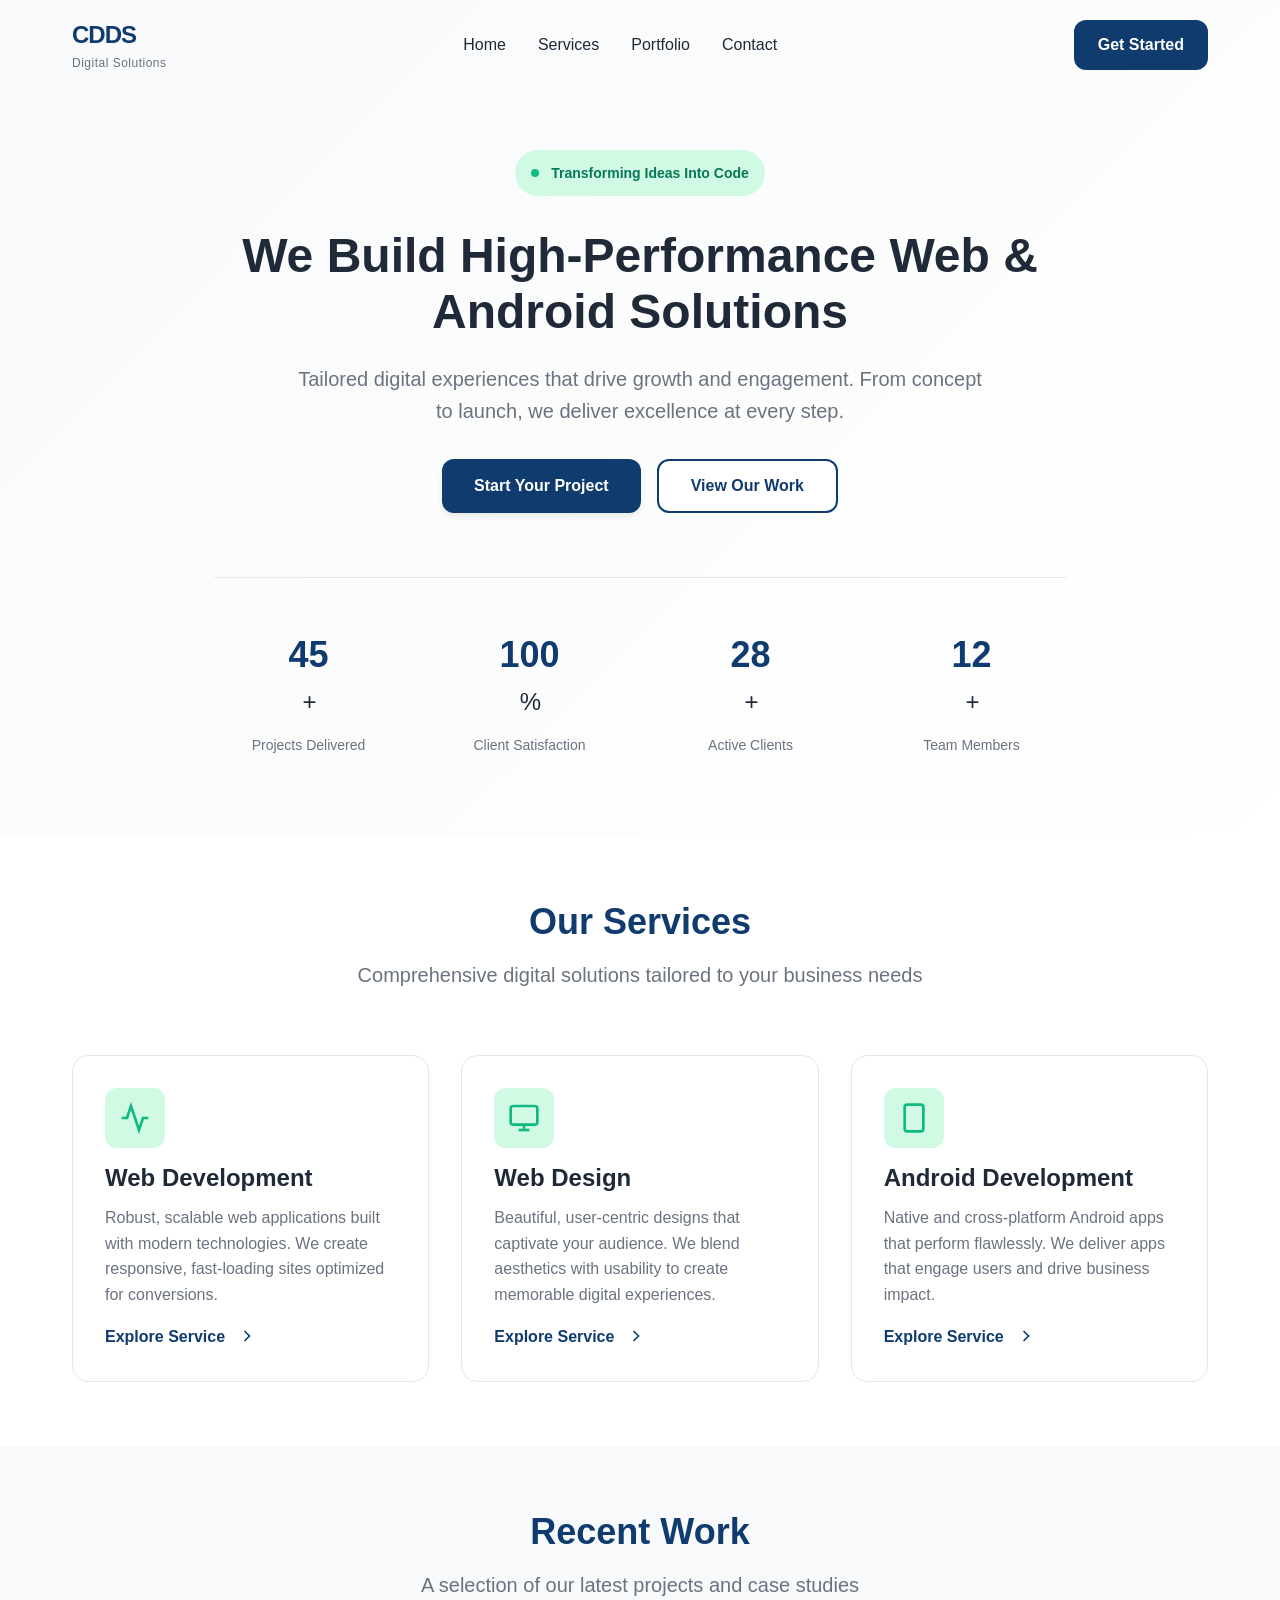
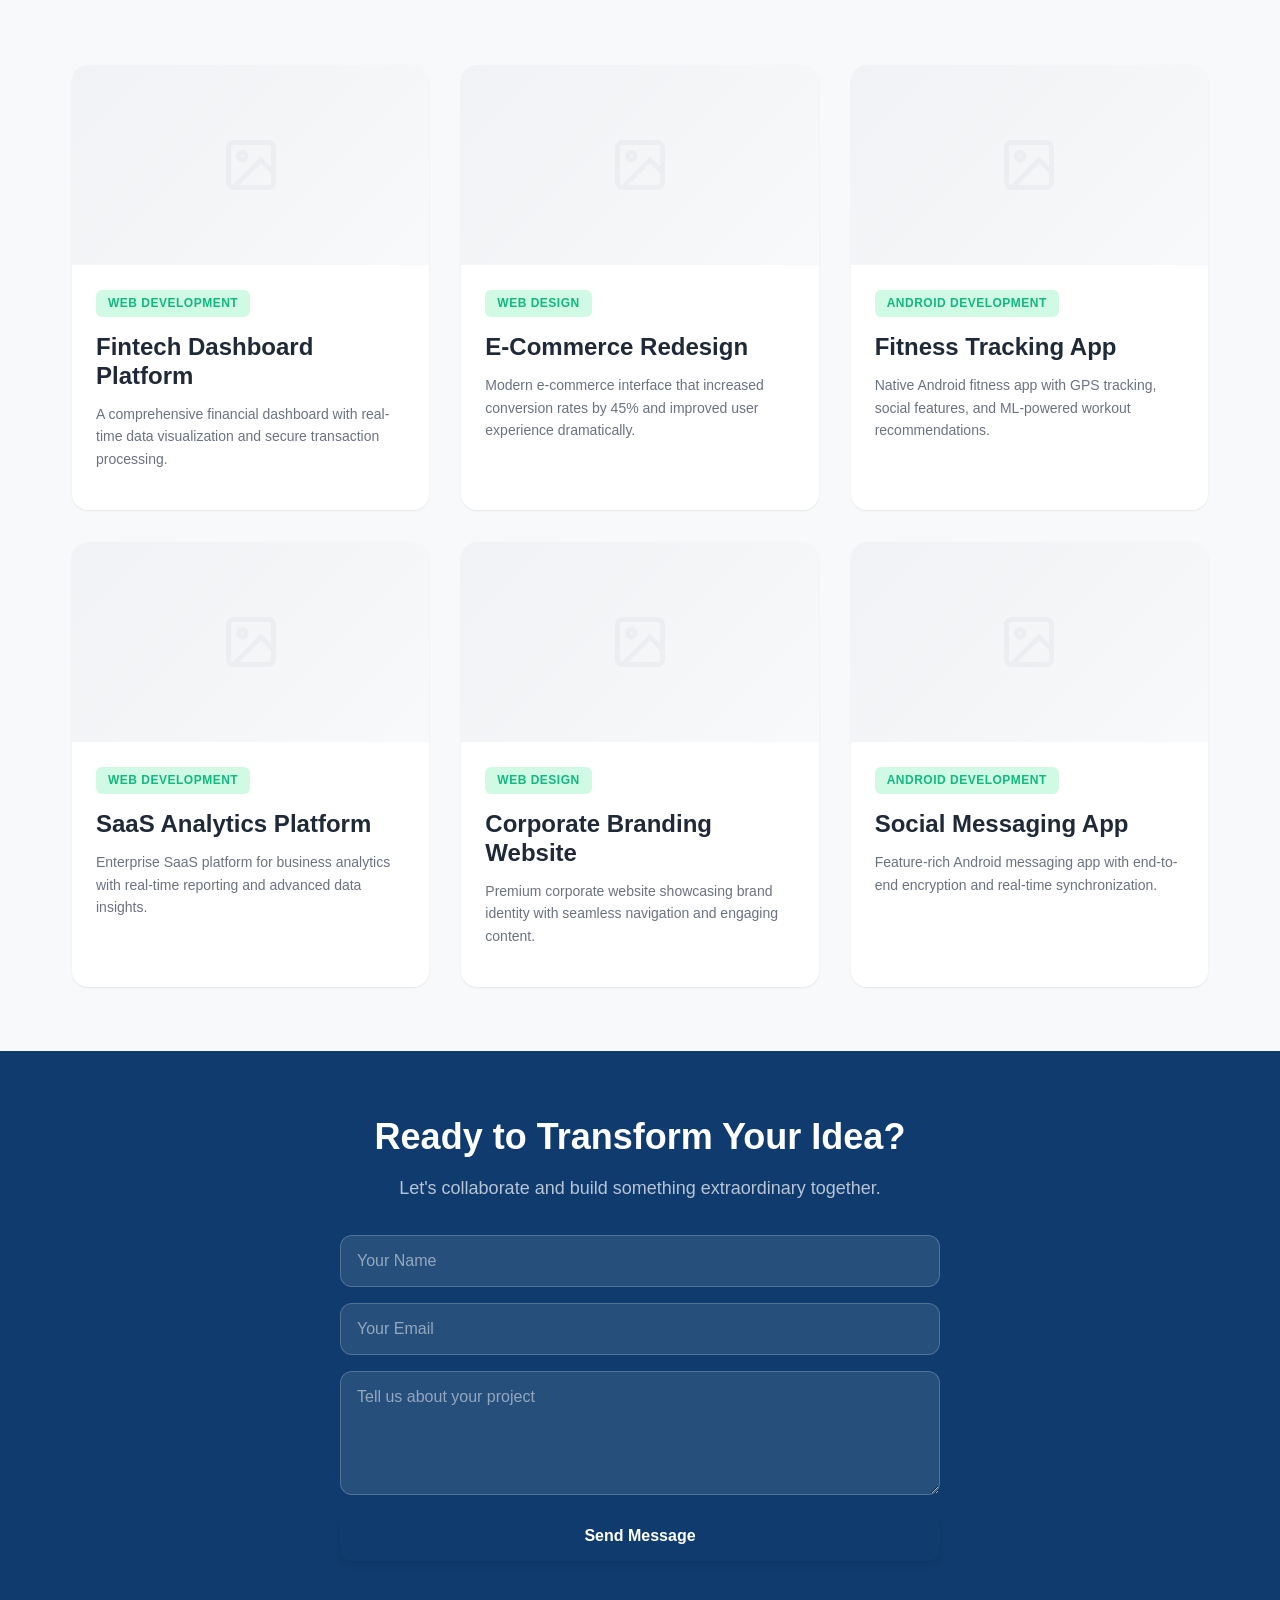
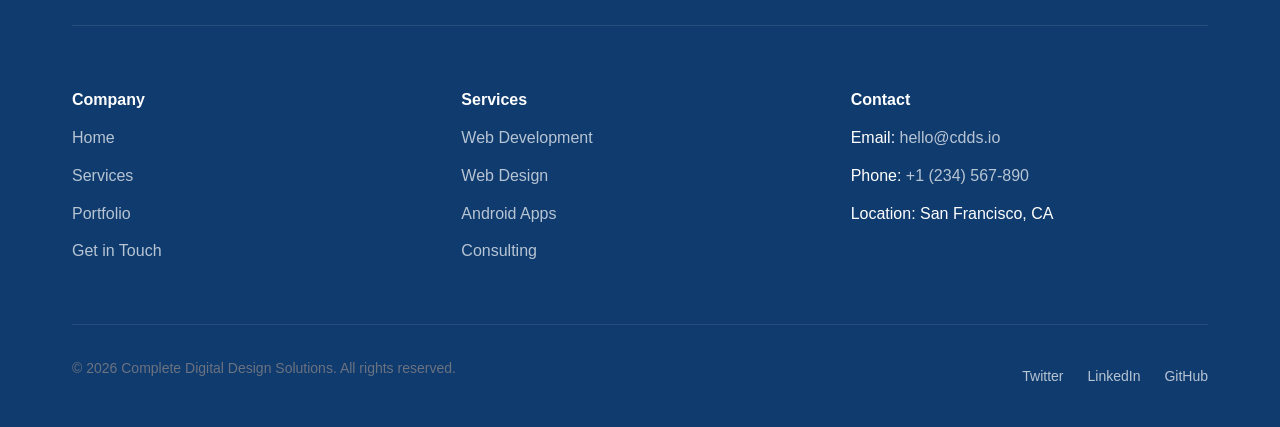
==== index.html @ 85d6d427 "Replace repository contents with local files" ====
<!DOCTYPE html>
<html lang="en">
<head>
    <meta charset="UTF-8">
    <meta name="viewport" content="width=device-width, initial-scale=1.0">
    <meta name="description" content="Complete Digital Design Solutions - High-performance web and Android app development agency.">
    <meta name="theme-color" content="#0F3B6E">
    <title>UTAS</title>
    <link rel="stylesheet" href="style.css">
</head>
<body>
    <!-- ===================== NAVIGATION BAR ===================== -->
    <nav class="navbar" id="navbar">
        <div class="nav-container">
            <!-- Logo -->
            <div class="nav-logo">
                <span class="logo-text">CDDS</span>
                <span class="logo-subtitle">Digital Solutions</span>
            </div>

            <!-- Navigation Links -->
            <ul class="nav-links">
                <li><a href="#home" class="nav-link">Home</a></li>
                <li><a href="#services" class="nav-link">Services</a></li>
                <li><a href="#portfolio" class="nav-link">Portfolio</a></li>
                <li><a href="#contact" class="nav-link">Contact</a></li>
            </ul>

            <!-- CTA Button -->
            <a href="#contact" class="nav-cta-button">Get Started</a>

            <!-- Mobile Menu Toggle -->
            <div class="hamburger" id="hamburger">
                <span></span>
                <span></span>
                <span></span>
            </div>
        </div>
    </nav>

    <!-- ===================== HERO SECTION ===================== -->
    <section class="hero" id="home">
        <div class="hero-container">
            <!-- Announcement Badge -->
            <div class="announcement-badge">
                <span class="badge-dot"></span>
                <span class="badge-text">Transforming Ideas Into Code</span>
            </div>

            <!-- Main Headline -->
            <h1 class="hero-headline">We Build High-Performance Web & Android Solutions</h1>

            <!-- Subheadline -->
            <p class="hero-subheadline">
                Tailored digital experiences that drive growth and engagement. From concept to launch, we deliver excellence at every step.
            </p>

            <!-- CTA Buttons -->
            <div class="hero-buttons">
                <button class="btn btn-primary">Start Your Project</button>
                <button class="btn btn-secondary">View Our Work</button>
            </div>

            <!-- Metrics Dashboard -->
            <div class="metrics-dashboard">
                <div class="metric-item">
                    <div class="metric-value" data-target="45">0</div>
                    <span class="metric-plus">+</span>
                    <p class="metric-label">Projects Delivered</p>
                </div>
                <div class="metric-item">
                    <div class="metric-value" data-target="100">0</div>
                    <span class="metric-plus">%</span>
                    <p class="metric-label">Client Satisfaction</p>
                </div>
                <div class="metric-item">
                    <div class="metric-value" data-target="28">0</div>
                    <span class="metric-plus">+</span>
                    <p class="metric-label">Active Clients</p>
                </div>
                <div class="metric-item">
                    <div class="metric-value" data-target="12">0</div>
                    <span class="metric-plus">+</span>
                    <p class="metric-label">Team Members</p>
                </div>
            </div>
        </div>
    </section>

    <!-- ===================== SERVICES SECTION ===================== -->
    <section class="services" id="services">
        <div class="services-container">
            <div class="section-header">
                <h2 class="section-title">Our Services</h2>
                <p class="section-subtitle">Comprehensive digital solutions tailored to your business needs</p>
            </div>

            <!-- Services Grid -->
            <div class="services-grid">
                <!-- Service Card 1: Web Development -->
                <div class="service-card">
                    <div class="service-icon">
                        <svg viewBox="0 0 24 24" fill="none" stroke="currentColor" stroke-width="2">
                            <polyline points="22 12 18 12 15 21 9 3 6 12 2 12"></polyline>
                        </svg>
                    </div>
                    <h3 class="service-title">Web Development</h3>
                    <p class="service-description">
                        Robust, scalable web applications built with modern technologies. We create responsive, fast-loading sites optimized for conversions.
                    </p>
                    <a href="#contact" class="service-link">
                        Explore Service
                        <svg viewBox="0 0 24 24" fill="none" stroke="currentColor" stroke-width="2">
                            <polyline points="9 18 15 12 9 6"></polyline>
                        </svg>
                    </a>
                </div>

                <!-- Service Card 2: Web Design -->
                <div class="service-card">
                    <div class="service-icon">
                        <svg viewBox="0 0 24 24" fill="none" stroke="currentColor" stroke-width="2">
                            <rect x="2" y="3" width="20" height="14" rx="2" ry="2"></rect>
                            <line x1="8" y1="21" x2="16" y2="21"></line>
                            <line x1="12" y1="17" x2="12" y2="21"></line>
                        </svg>
                    </div>
                    <h3 class="service-title">Web Design</h3>
                    <p class="service-description">
                        Beautiful, user-centric designs that captivate your audience. We blend aesthetics with usability to create memorable digital experiences.
                    </p>
                    <a href="#contact" class="service-link">
                        Explore Service
                        <svg viewBox="0 0 24 24" fill="none" stroke="currentColor" stroke-width="2">
                            <polyline points="9 18 15 12 9 6"></polyline>
                        </svg>
                    </a>
                </div>

                <!-- Service Card 3: Android Development -->
                <div class="service-card">
                    <div class="service-icon">
                        <svg viewBox="0 0 24 24" fill="none" stroke="currentColor" stroke-width="2">
                            <rect x="5" y="2" width="14" height="20" rx="2" ry="2"></rect>
                            <line x1="12" y1="18" x2="12" y2="18"></line>
                        </svg>
                    </div>
                    <h3 class="service-title">Android Development</h3>
                    <p class="service-description">
                        Native and cross-platform Android apps that perform flawlessly. We deliver apps that engage users and drive business impact.
                    </p>
                    <a href="#contact" class="service-link">
                        Explore Service
                        <svg viewBox="0 0 24 24" fill="none" stroke="currentColor" stroke-width="2">
                            <polyline points="9 18 15 12 9 6"></polyline>
                        </svg>
                    </a>
                </div>
            </div>
        </div>
    </section>

    <!-- ===================== PORTFOLIO SECTION ===================== -->
    <section class="portfolio" id="portfolio">
        <div class="portfolio-container">
            <div class="section-header">
                <h2 class="section-title">Recent Work</h2>
                <p class="section-subtitle">A selection of our latest projects and case studies</p>
            </div>

            <!-- Portfolio Grid -->
            <div class="portfolio-grid">
                <!-- Portfolio Item 1 -->
                <div class="portfolio-card">
                    <div class="portfolio-image">
                        <div class="image-placeholder">
                            <svg viewBox="0 0 24 24" fill="none" stroke="currentColor" stroke-width="2">
                                <rect x="3" y="3" width="18" height="18" rx="2" ry="2"></rect>
                                <circle cx="8.5" cy="8.5" r="1.5"></circle>
                                <polyline points="21 15 16 10 5 21"></polyline>
                            </svg>
                        </div>
                    </div>
                    <div class="portfolio-content">
                        <div class="portfolio-tag">Web Development</div>
                        <h3 class="portfolio-title">Fintech Dashboard Platform</h3>
                        <p class="portfolio-description">
                            A comprehensive financial dashboard with real-time data visualization and secure transaction processing.
                        </p>
                    </div>
                </div>

                <!-- Portfolio Item 2 -->
                <div class="portfolio-card">
                    <div class="portfolio-image">
                        <div class="image-placeholder">
                            <svg viewBox="0 0 24 24" fill="none" stroke="currentColor" stroke-width="2">
                                <rect x="3" y="3" width="18" height="18" rx="2" ry="2"></rect>
                                <circle cx="8.5" cy="8.5" r="1.5"></circle>
                                <polyline points="21 15 16 10 5 21"></polyline>
                            </svg>
                        </div>
                    </div>
                    <div class="portfolio-content">
                        <div class="portfolio-tag">Web Design</div>
                        <h3 class="portfolio-title">E-Commerce Redesign</h3>
                        <p class="portfolio-description">
                            Modern e-commerce interface that increased conversion rates by 45% and improved user experience dramatically.
                        </p>
                    </div>
                </div>

                <!-- Portfolio Item 3 -->
                <div class="portfolio-card">
                    <div class="portfolio-image">
                        <div class="image-placeholder">
                            <svg viewBox="0 0 24 24" fill="none" stroke="currentColor" stroke-width="2">
                                <rect x="3" y="3" width="18" height="18" rx="2" ry="2"></rect>
                                <circle cx="8.5" cy="8.5" r="1.5"></circle>
                                <polyline points="21 15 16 10 5 21"></polyline>
                            </svg>
                        </div>
                    </div>
                    <div class="portfolio-content">
                        <div class="portfolio-tag">Android Development</div>
                        <h3 class="portfolio-title">Fitness Tracking App</h3>
                        <p class="portfolio-description">
                            Native Android fitness app with GPS tracking, social features, and ML-powered workout recommendations.
                        </p>
                    </div>
                </div>

                <!-- Portfolio Item 4 -->
                <div class="portfolio-card">
                    <div class="portfolio-image">
                        <div class="image-placeholder">
                            <svg viewBox="0 0 24 24" fill="none" stroke="currentColor" stroke-width="2">
                                <rect x="3" y="3" width="18" height="18" rx="2" ry="2"></rect>
                                <circle cx="8.5" cy="8.5" r="1.5"></circle>
                                <polyline points="21 15 16 10 5 21"></polyline>
                            </svg>
                        </div>
                    </div>
                    <div class="portfolio-content">
                        <div class="portfolio-tag">Web Development</div>
                        <h3 class="portfolio-title">SaaS Analytics Platform</h3>
                        <p class="portfolio-description">
                            Enterprise SaaS platform for business analytics with real-time reporting and advanced data insights.
                        </p>
                    </div>
                </div>

                <!-- Portfolio Item 5 -->
                <div class="portfolio-card">
                    <div class="portfolio-image">
                        <div class="image-placeholder">
                            <svg viewBox="0 0 24 24" fill="none" stroke="currentColor" stroke-width="2">
                                <rect x="3" y="3" width="18" height="18" rx="2" ry="2"></rect>
                                <circle cx="8.5" cy="8.5" r="1.5"></circle>
                                <polyline points="21 15 16 10 5 21"></polyline>
                            </svg>
                        </div>
                    </div>
                    <div class="portfolio-content">
                        <div class="portfolio-tag">Web Design</div>
                        <h3 class="portfolio-title">Corporate Branding Website</h3>
                        <p class="portfolio-description">
                            Premium corporate website showcasing brand identity with seamless navigation and engaging content.
                        </p>
                    </div>
                </div>

                <!-- Portfolio Item 6 -->
                <div class="portfolio-card">
                    <div class="portfolio-image">
                        <div class="image-placeholder">
                            <svg viewBox="0 0 24 24" fill="none" stroke="currentColor" stroke-width="2">
                                <rect x="3" y="3" width="18" height="18" rx="2" ry="2"></rect>
                                <circle cx="8.5" cy="8.5" r="1.5"></circle>
                                <polyline points="21 15 16 10 5 21"></polyline>
                            </svg>
                        </div>
                    </div>
                    <div class="portfolio-content">
                        <div class="portfolio-tag">Android Development</div>
                        <h3 class="portfolio-title">Social Messaging App</h3>
                        <p class="portfolio-description">
                            Feature-rich Android messaging app with end-to-end encryption and real-time synchronization.
                        </p>
                    </div>
                </div>
            </div>
        </div>
    </section>

    <!-- ===================== CONTACT / FOOTER SECTION ===================== -->
    <footer class="footer" id="contact">
        <div class="footer-container">
            <!-- Contact Section -->
            <div class="footer-contact">
                <div class="footer-header">
                    <h2 class="footer-title">Ready to Transform Your Idea?</h2>
                    <p class="footer-subtitle">Let's collaborate and build something extraordinary together.</p>
                </div>

                <!-- Contact Form -->
                <form class="contact-form" id="contactForm">
                    <div class="form-group">
                        <input 
                            type="text" 
                            id="name" 
                            name="name" 
                            placeholder="Your Name" 
                            required
                            class="form-input"
                        >
                    </div>
                    <div class="form-group">
                        <input 
                            type="email" 
                            id="email" 
                            name="email" 
                            placeholder="Your Email" 
                            required
                            class="form-input"
                        >
                    </div>
                    <div class="form-group">
                        <textarea 
                            id="message" 
                            name="message" 
                            placeholder="Tell us about your project" 
                            rows="5"
                            required
                            class="form-input"
                        ></textarea>
                    </div>
                    <button type="submit" class="btn btn-primary">Send Message</button>
                </form>
            </div>

            <!-- Footer Links & Info -->
            <div class="footer-content">
                <div class="footer-column">
                    <h4 class="footer-column-title">Company</h4>
                    <ul class="footer-links">
                        <li><a href="#home">Home</a></li>
                        <li><a href="#services">Services</a></li>
                        <li><a href="#portfolio">Portfolio</a></li>
                        <li><a href="#contact">Get in Touch</a></li>
                    </ul>
                </div>

                <div class="footer-column">
                    <h4 class="footer-column-title">Services</h4>
                    <ul class="footer-links">
                        <li><a href="#services">Web Development</a></li>
                        <li><a href="#services">Web Design</a></li>
                        <li><a href="#services">Android Apps</a></li>
                        <li><a href="#services">Consulting</a></li>
                    </ul>
                </div>

                <div class="footer-column">
                    <h4 class="footer-column-title">Contact</h4>
                    <ul class="footer-links">
                        <li>Email: <a href="mailto:hello@cdds.io">hello@cdds.io</a></li>
                        <li>Phone: <a href="tel:+1234567890">+1 (234) 567-890</a></li>
                        <li>Location: San Francisco, CA</li>
                    </ul>
                </div>
            </div>

            <!-- Footer Bottom -->
            <div class="footer-bottom">
                <p>&copy; 2026 Complete Digital Design Solutions. All rights reserved.</p>
                <div class="social-links">
                    <a href="#" aria-label="Twitter">Twitter</a>
                    <a href="#" aria-label="LinkedIn">LinkedIn</a>
                    <a href="#" aria-label="GitHub">GitHub</a>
                </div>
            </div>
        </div>
    </footer>

    <!-- JavaScript -->
    <script src="app.js"></script>
</body>
</html>
---- style.css ----
/* =====================================================================
   CDDS - Complete Digital Design Solutions
   Production-Ready Single Page Portfolio Website
   ===================================================================== */

/* ====================== RESET & ROOT STYLES ====================== */
* {
    margin: 0;
    padding: 0;
    box-sizing: border-box;
}

:root {
    /* Color Palette */
    --color-white: #FFFFFF;
    --color-bg-light: #F8F9FA;
    --color-bg-secondary: #F0F2F5;
    --color-primary-blue: #0F3B6E;
    --color-secondary-blue: #1B5E9E;
    --color-accent-green: #10B981;
    --color-accent-green-light: #D1FAE5;
    --color-text-primary: #1F2937;
    --color-text-secondary: #6B7280;
    --color-text-light: #9CA3AF;
    --color-border: #E5E7EB;
    --color-shadow: rgba(0, 0, 0, 0.08);
    
    /* Typography */
    --font-family: -apple-system, BlinkMacSystemFont, 'Segoe UI', 'Roboto', 'Oxygen',
                   'Ubuntu', 'Cantarell', 'Fira Sans', 'Droid Sans', 'Helvetica Neue',
                   sans-serif;
    --font-size-xs: 12px;
    --font-size-sm: 14px;
    --font-size-base: 16px;
    --font-size-lg: 18px;
    --font-size-xl: 20px;
    --font-size-2xl: 24px;
    --font-size-3xl: 30px;
    --font-size-4xl: 36px;
    --font-size-5xl: 48px;
    
    /* Spacing */
    --spacing-xs: 4px;
    --spacing-sm: 8px;
    --spacing-md: 12px;
    --spacing-lg: 16px;
    --spacing-xl: 24px;
    --spacing-2xl: 32px;
    --spacing-3xl: 48px;
    --spacing-4xl: 64px;
    
    /* Border Radius */
    --radius-sm: 6px;
    --radius-md: 12px;
    --radius-lg: 16px;
    
    /* Transitions */
    --transition-fast: 150ms ease;
    --transition-base: 300ms ease;
    --transition-slow: 500ms ease;
    
    /* Box Shadow */
    --shadow-sm: 0 1px 2px var(--color-shadow);
    --shadow-md: 0 4px 6px var(--color-shadow);
    --shadow-lg: 0 10px 20px rgba(0, 0, 0, 0.12);
}

/* ====================== TYPOGRAPHY & BASE STYLES ====================== */
html {
    scroll-behavior: smooth;
}

body {
    font-family: var(--font-family);
    font-size: var(--font-size-base);
    line-height: 1.6;
    color: var(--color-text-primary);
    background-color: var(--color-bg-light);
    overflow-x: hidden;
}

h1, h2, h3, h4, h5, h6 {
    font-weight: 700;
    line-height: 1.2;
    margin-bottom: var(--spacing-lg);
}

h1 {
    font-size: var(--font-size-5xl);
}

h2 {
    font-size: var(--font-size-4xl);
}

h3 {
    font-size: var(--font-size-2xl);
}

p {
    color: var(--color-text-secondary);
    margin-bottom: var(--spacing-lg);
}

a {
    color: var(--color-primary-blue);
    text-decoration: none;
    transition: color var(--transition-base);
}

a:hover {
    color: var(--color-secondary-blue);
}

/* ====================== BUTTONS & CONTROLS ====================== */
.btn {
    display: inline-flex;
    align-items: center;
    justify-content: center;
    padding: var(--spacing-lg) var(--spacing-2xl);
    border: none;
    border-radius: var(--radius-md);
    font-size: var(--font-size-base);
    font-weight: 600;
    cursor: pointer;
    transition: all var(--transition-base);
    text-decoration: none;
    gap: var(--spacing-md);
}

.btn:hover {
    transform: translateY(-2px);
}

.btn-primary {
    background-color: var(--color-primary-blue);
    color: var(--color-white);
    box-shadow: var(--shadow-md);
}

.btn-primary:hover {
    background-color: var(--color-secondary-blue);
    box-shadow: var(--shadow-lg);
}

.btn-secondary {
    background-color: var(--color-white);
    color: var(--color-primary-blue);
    border: 2px solid var(--color-primary-blue);
}

.btn-secondary:hover {
    background-color: var(--color-bg-light);
}

/* ====================== NAVBAR / NAVIGATION ====================== */
.navbar {
    position: fixed;
    top: 0;
    left: 0;
    right: 0;
    z-index: 1000;
    background-color: transparent;
    transition: all var(--transition-base);
    padding: var(--spacing-lg) 0;
}

.navbar.scrolled {
    background-color: var(--color-white);
    box-shadow: var(--shadow-md);
    padding: var(--spacing-md) 0;
}

.nav-container {
    display: flex;
    align-items: center;
    justify-content: space-between;
    max-width: 1200px;
    margin: 0 auto;
    padding: 0 var(--spacing-xl);
}

.nav-logo {
    display: flex;
    flex-direction: column;
    font-weight: 800;
}

.logo-text {
    font-size: var(--font-size-2xl);
    color: var(--color-primary-blue);
    letter-spacing: -1px;
}

.logo-subtitle {
    font-size: var(--font-size-xs);
    color: var(--color-text-secondary);
    font-weight: 500;
    letter-spacing: 0.5px;
}

.nav-links {
    display: flex;
    list-style: none;
    gap: var(--spacing-2xl);
}

.nav-link {
    color: var(--color-text-primary);
    font-weight: 500;
    transition: color var(--transition-base);
}

.navbar.scrolled .nav-link {
    color: var(--color-text-secondary);
}

.nav-link:hover {
    color: var(--color-primary-blue);
}

.nav-cta-button {
    background-color: var(--color-primary-blue);
    color: var(--color-white);
    padding: var(--spacing-md) var(--spacing-xl);
    border-radius: var(--radius-md);
    font-weight: 600;
    transition: all var(--transition-base);
    white-space: nowrap;
}

.nav-cta-button:hover {
    background-color: var(--color-secondary-blue);
    transform: translateY(-2px);
}

/* Mobile hamburger menu - hidden by default */
.hamburger {
    display: none;
    flex-direction: column;
    cursor: pointer;
    gap: 5px;
}

.hamburger span {
    width: 25px;
    height: 3px;
    background-color: var(--color-primary-blue);
    border-radius: 2px;
    transition: all var(--transition-base);
}

/* ====================== HERO SECTION ====================== */
.hero {
    padding-top: 150px;
    padding-bottom: var(--spacing-4xl);
    background: linear-gradient(135deg, var(--color-bg-light) 0%, var(--color-white) 100%);
}

.hero-container {
    max-width: 900px;
    margin: 0 auto;
    padding: 0 var(--spacing-xl);
    text-align: center;
}

/* Announcement Badge */
.announcement-badge {
    display: inline-flex;
    align-items: center;
    gap: var(--spacing-md);
    background-color: var(--color-accent-green-light);
    color: #047857;
    padding: var(--spacing-md) var(--spacing-lg);
    border-radius: 50px;
    font-size: var(--font-size-sm);
    font-weight: 600;
    margin-bottom: var(--spacing-2xl);
    opacity: 0;
    animation: slideUpFadeIn 0.8s ease 0.2s forwards;
}

.badge-dot {
    display: inline-block;
    width: 8px;
    height: 8px;
    background-color: var(--color-accent-green);
    border-radius: 50%;
    animation: pulse 2s ease infinite;
}

/* Hero Headline */
.hero-headline {
    font-size: var(--font-size-5xl);
    line-height: 1.15;
    margin-bottom: var(--spacing-xl);
    opacity: 0;
    animation: slideUpFadeIn 0.8s ease 0.4s forwards;
}

/* Hero Subheadline */
.hero-subheadline {
    font-size: var(--font-size-xl);
    color: var(--color-text-secondary);
    max-width: 700px;
    margin: 0 auto var(--spacing-2xl) auto;
    opacity: 0;
    animation: slideUpFadeIn 0.8s ease 0.6s forwards;
}

/* Hero Buttons */
.hero-buttons {
    display: flex;
    gap: var(--spacing-lg);
    justify-content: center;
    flex-wrap: wrap;
    margin-bottom: var(--spacing-4xl);
    opacity: 0;
    animation: slideUpFadeIn 0.8s ease 0.8s forwards;
}

/* Metrics Dashboard */
.metrics-dashboard {
    display: grid;
    grid-template-columns: repeat(auto-fit, minmax(150px, 1fr));
    gap: var(--spacing-2xl);
    margin-top: var(--spacing-3xl);
    padding-top: var(--spacing-3xl);
    border-top: 1px solid var(--color-border);
}

.metric-item {
    display: flex;
    flex-direction: column;
    align-items: center;
    opacity: 0;
    animation: slideUpFadeIn 0.8s ease 1s forwards;
}

.metric-value {
    display: flex;
    align-items: baseline;
    gap: 4px;
    font-size: var(--font-size-4xl);
    font-weight: 800;
    color: var(--color-primary-blue);
}

.metric-plus {
    font-size: var(--font-size-2xl);
    margin-left: 2px;
}

.metric-label {
    font-size: var(--font-size-sm);
    color: var(--color-text-secondary);
    margin-top: var(--spacing-md);
}

/* ====================== SERVICES SECTION ====================== */
.services {
    padding: var(--spacing-4xl) 0;
    background-color: var(--color-white);
}

.services-container {
    max-width: 1200px;
    margin: 0 auto;
    padding: 0 var(--spacing-xl);
}

/* Section Header (reusable) */
.section-header {
    text-align: center;
    margin-bottom: var(--spacing-4xl);
}

.section-title {
    color: var(--color-primary-blue);
    margin-bottom: var(--spacing-lg);
}

.section-subtitle {
    font-size: var(--font-size-xl);
    color: var(--color-text-secondary);
    max-width: 600px;
    margin: 0 auto;
}

/* Services Grid */
.services-grid {
    display: grid;
    grid-template-columns: repeat(auto-fit, minmax(320px, 1fr));
    gap: var(--spacing-2xl);
}

/* Service Cards */
.service-card {
    background-color: var(--color-white);
    border: 1px solid var(--color-border);
    border-radius: var(--radius-lg);
    padding: var(--spacing-2xl);
    text-align: left;
    transition: all var(--transition-base);
    opacity: 0;
    transform: translateY(30px);
}

.service-card:hover {
    transform: translateY(-8px);
    box-shadow: var(--shadow-lg);
    border-color: var(--color-primary-blue);
}

.service-icon {
    width: 60px;
    height: 60px;
    display: flex;
    align-items: center;
    justify-content: center;
    background-color: var(--color-accent-green-light);
    color: var(--color-accent-green);
    border-radius: var(--radius-md);
    margin-bottom: var(--spacing-lg);
}

.service-icon svg {
    width: 32px;
    height: 32px;
}

.service-title {
    color: var(--color-text-primary);
    margin-bottom: var(--spacing-md);
}

.service-description {
    color: var(--color-text-secondary);
    margin-bottom: var(--spacing-lg);
}

.service-link {
    display: inline-flex;
    align-items: center;
    gap: var(--spacing-md);
    color: var(--color-primary-blue);
    font-weight: 600;
    transition: all var(--transition-base);
}

.service-link:hover {
    gap: var(--spacing-lg);
}

.service-link svg {
    width: 20px;
    height: 20px;
    transition: transform var(--transition-base);
}

.service-link:hover svg {
    transform: translateX(4px);
}

/* ====================== PORTFOLIO SECTION ====================== */
.portfolio {
    padding: var(--spacing-4xl) 0;
    background-color: var(--color-bg-light);
}

.portfolio-container {
    max-width: 1200px;
    margin: 0 auto;
    padding: 0 var(--spacing-xl);
}

/* Portfolio Grid */
.portfolio-grid {
    display: grid;
    grid-template-columns: repeat(auto-fill, minmax(350px, 1fr));
    gap: var(--spacing-2xl);
}

/* Portfolio Cards */
.portfolio-card {
    background-color: var(--color-white);
    border-radius: var(--radius-lg);
    overflow: hidden;
    box-shadow: var(--shadow-sm);
    transition: all var(--transition-base);
    opacity: 0;
    transform: translateY(30px);
}

.portfolio-card:hover {
    transform: translateY(-8px);
    box-shadow: var(--shadow-lg);
}

.portfolio-image {
    width: 100%;
    height: 200px;
    background-color: var(--color-bg-secondary);
    display: flex;
    align-items: center;
    justify-content: center;
    overflow: hidden;
    position: relative;
}

.image-placeholder {
    width: 100%;
    height: 100%;
    display: flex;
    align-items: center;
    justify-content: center;
    background: linear-gradient(135deg, var(--color-bg-secondary) 0%, var(--color-bg-light) 100%);
    color: var(--color-border);
}

.image-placeholder svg {
    width: 60px;
    height: 60px;
    opacity: 0.5;
}

.portfolio-content {
    padding: var(--spacing-xl);
}

.portfolio-tag {
    display: inline-block;
    font-size: var(--font-size-xs);
    font-weight: 700;
    color: var(--color-accent-green);
    background-color: var(--color-accent-green-light);
    padding: var(--spacing-xs) var(--spacing-md);
    border-radius: var(--radius-sm);
    margin-bottom: var(--spacing-lg);
    text-transform: uppercase;
    letter-spacing: 0.5px;
}

.portfolio-title {
    color: var(--color-text-primary);
    margin-bottom: var(--spacing-md);
}

.portfolio-description {
    color: var(--color-text-secondary);
    font-size: var(--font-size-sm);
}

/* ====================== FOOTER / CONTACT SECTION ====================== */
.footer {
    background-color: var(--color-primary-blue);
    color: var(--color-white);
    padding: var(--spacing-4xl) 0 var(--spacing-2xl) 0;
}

.footer-container {
    max-width: 1200px;
    margin: 0 auto;
    padding: 0 var(--spacing-xl);
}

/* Contact Section */
.footer-contact {
    margin-bottom: var(--spacing-4xl);
    padding-bottom: var(--spacing-4xl);
    border-bottom: 1px solid rgba(255, 255, 255, 0.1);
}

.footer-header {
    text-align: center;
    margin-bottom: var(--spacing-2xl);
}

.footer-title {
    color: var(--color-white);
    margin-bottom: var(--spacing-lg);
}

.footer-subtitle {
    color: rgba(255, 255, 255, 0.7);
    font-size: var(--font-size-lg);
}

/* Contact Form */
.contact-form {
    max-width: 600px;
    margin: 0 auto;
    display: grid;
    gap: var(--spacing-lg);
}

.form-group {
    display: flex;
    flex-direction: column;
}

.form-input {
    padding: var(--spacing-lg);
    border: 1px solid rgba(255, 255, 255, 0.2);
    border-radius: var(--radius-md);
    background-color: rgba(255, 255, 255, 0.1);
    color: var(--color-white);
    font-family: var(--font-family);
    font-size: var(--font-size-base);
    transition: all var(--transition-base);
}

.form-input::placeholder {
    color: rgba(255, 255, 255, 0.5);
}

.form-input:focus {
    outline: none;
    background-color: rgba(255, 255, 255, 0.15);
    border-color: var(--color-accent-green);
    box-shadow: 0 0 0 3px rgba(16, 185, 129, 0.2);
}

/* Footer Content Grid */
.footer-content {
    display: grid;
    grid-template-columns: repeat(auto-fit, minmax(250px, 1fr));
    gap: var(--spacing-2xl);
    margin-bottom: var(--spacing-3xl);
}

.footer-column-title {
    font-weight: 700;
    margin-bottom: var(--spacing-lg);
    color: var(--color-white);
}

.footer-links {
    list-style: none;
}

.footer-links li {
    margin-bottom: var(--spacing-md);
}

.footer-links a {
    color: rgba(255, 255, 255, 0.7);
    transition: color var(--transition-base);
}

.footer-links a:hover {
    color: var(--color-white);
}

/* Footer Bottom */
.footer-bottom {
    display: flex;
    justify-content: space-between;
    align-items: center;
    padding-top: var(--spacing-2xl);
    border-top: 1px solid rgba(255, 255, 255, 0.1);
    flex-wrap: wrap;
    gap: var(--spacing-lg);
    color: rgba(255, 255, 255, 0.6);
    font-size: var(--font-size-sm);
}

.social-links {
    display: flex;
    gap: var(--spacing-xl);
}

.social-links a {
    color: rgba(255, 255, 255, 0.7);
    transition: color var(--transition-base);
}

.social-links a:hover {
    color: var(--color-white);
}

/* ====================== ANIMATIONS ====================== */
@keyframes slideUpFadeIn {
    from {
        opacity: 0;
        transform: translateY(30px);
    }
    to {
        opacity: 1;
        transform: translateY(0);
    }
}

@keyframes pulse {
    0%, 100% {
        opacity: 1;
    }
    50% {
        opacity: 0.6;
    }
}

@keyframes countUp {
    from {
        opacity: 0;
    }
    to {
        opacity: 1;
    }
}

/* Reveal animation for scroll trigger */
.reveal {
    opacity: 1;
    animation: slideUpFadeIn 0.8s ease forwards;
}

/* ====================== RESPONSIVE DESIGN ====================== */
/* Tablet and smaller desktop screens */
@media (max-width: 768px) {
    :root {
        --font-size-5xl: 36px;
        --font-size-4xl: 28px;
        --font-size-3xl: 24px;
        --color-2xl: 20px;
        --spacing-4xl: 40px;
    }

    h1 {
        font-size: 36px;
    }

    /* Menu Hamburger for Mobile */
    .hamburger {
        display: flex;
    }

    .nav-links {
        display: none;
    }

    .nav-cta-button {
        display: none;
    }

    /* Hero Section Adjustments */
    .hero {
        padding-top: 120px;
        padding-bottom: var(--spacing-3xl);
    }

    .hero-buttons {
        flex-direction: column;
    }

    .btn {
        width: 100%;
    }

    /* Metrics Grid for Mobile */
    .metrics-dashboard {
        grid-template-columns: repeat(2, 1fr);
        gap: var(--spacing-lg);
    }

    /* Services Grid for Tablet */
    .services-grid {
        grid-template-columns: 1fr;
    }

    /* Portfolio Grid for Tablet */
    .portfolio-grid {
        grid-template-columns: 1fr;
    }

    /* Footer Adjustments */
    .footer-bottom {
        justify-content: center;
        text-align: center;
    }
}

/* Mobile screens */
@media (max-width: 480px) {
    :root {
        --font-size-5xl: 28px;
        --font-size-4xl: 24px;
        --font-size-3xl: 20px;
        --spacing-xl: 16px;
        --spacing-2xl: 24px;
        --spacing-3xl: 32px;
        --spacing-4xl: 32px;
    }

    h1 {
        font-size: 28px;
    }

    h2 {
        font-size: 24px;
    }

    /* Navigation adjustments */
    .nav-container {
        padding: 0 var(--spacing-lg);
    }

    .logo-text {
        font-size: var(--font-size-lg);
    }

    .logo-subtitle {
        font-size: 10px;
    }

    /* Hero Section */
    .hero {
        padding-top: 100px;
        padding-bottom: var(--spacing-2xl);
    }

    .hero-container {
        padding: 0 var(--spacing-lg);
    }

    .announcement-badge {
        font-size: var(--font-size-xs);
        padding: var(--spacing-sm) var(--spacing-md);
    }

    .hero-headline {
        margin-bottom: var(--spacing-lg);
    }

    .hero-subheadline {
        font-size: var(--font-size-base);
        margin-bottom: var(--spacing-xl);
    }

    /* Metrics Dashboard - Single Column */
    .metrics-dashboard {
        grid-template-columns: 1fr;
        gap: var(--spacing-lg);
        margin-top: var(--spacing-2xl);
        padding-top: var(--spacing-2xl);
    }

    .metric-value {
        font-size: var(--font-size-3xl);
    }

    /* Services & Portfolio adjustments */
    .services-container,
    .portfolio-container {
        padding: 0 var(--spacing-lg);
    }

    .section-header {
        margin-bottom: var(--spacing-2xl);
    }

    /* Buttons */
    .btn {
        padding: var(--spacing-md) var(--spacing-lg);
        font-size: var(--font-size-sm);
    }

    .btn-secondary {
        border-width: 1px;
    }

    /* Contact Form */
    .contact-form {
        gap: var(--spacing-md);
    }

    .form-input {
        padding: var(--spacing-md) var(--spacing-lg);
    }

    /* Footer adjustments */
    .footer {
        padding: var(--spacing-2xl) 0 var(--spacing-lg) 0;
    }

    .footer-container {
        padding: 0 var(--spacing-lg);
    }

    .footer-contact {
        margin-bottom: var(--spacing-2xl);
        padding-bottom: var(--spacing-2xl);
    }

    .footer-content {
        gap: var(--spacing-xl);
        margin-bottom: var(--spacing-xl);
    }

    .footer-bottom {
        flex-direction: column;
        gap: var(--spacing-md);
    }

    .social-links {
        gap: var(--spacing-lg);
    }
}

/* Large screens */
@media (min-width: 1200px) {
    .navbar {
        padding: var(--spacing-lg) 0;
    }

    .navbar.scrolled {
        padding: var(--spacing-md) 0;
    }

    .nav-container {
        padding: 0 var(--spacing-2xl);
    }

    .services-container,
    .portfolio-container,
    .footer-container {
        padding: 0 var(--spacing-2xl);
    }
}
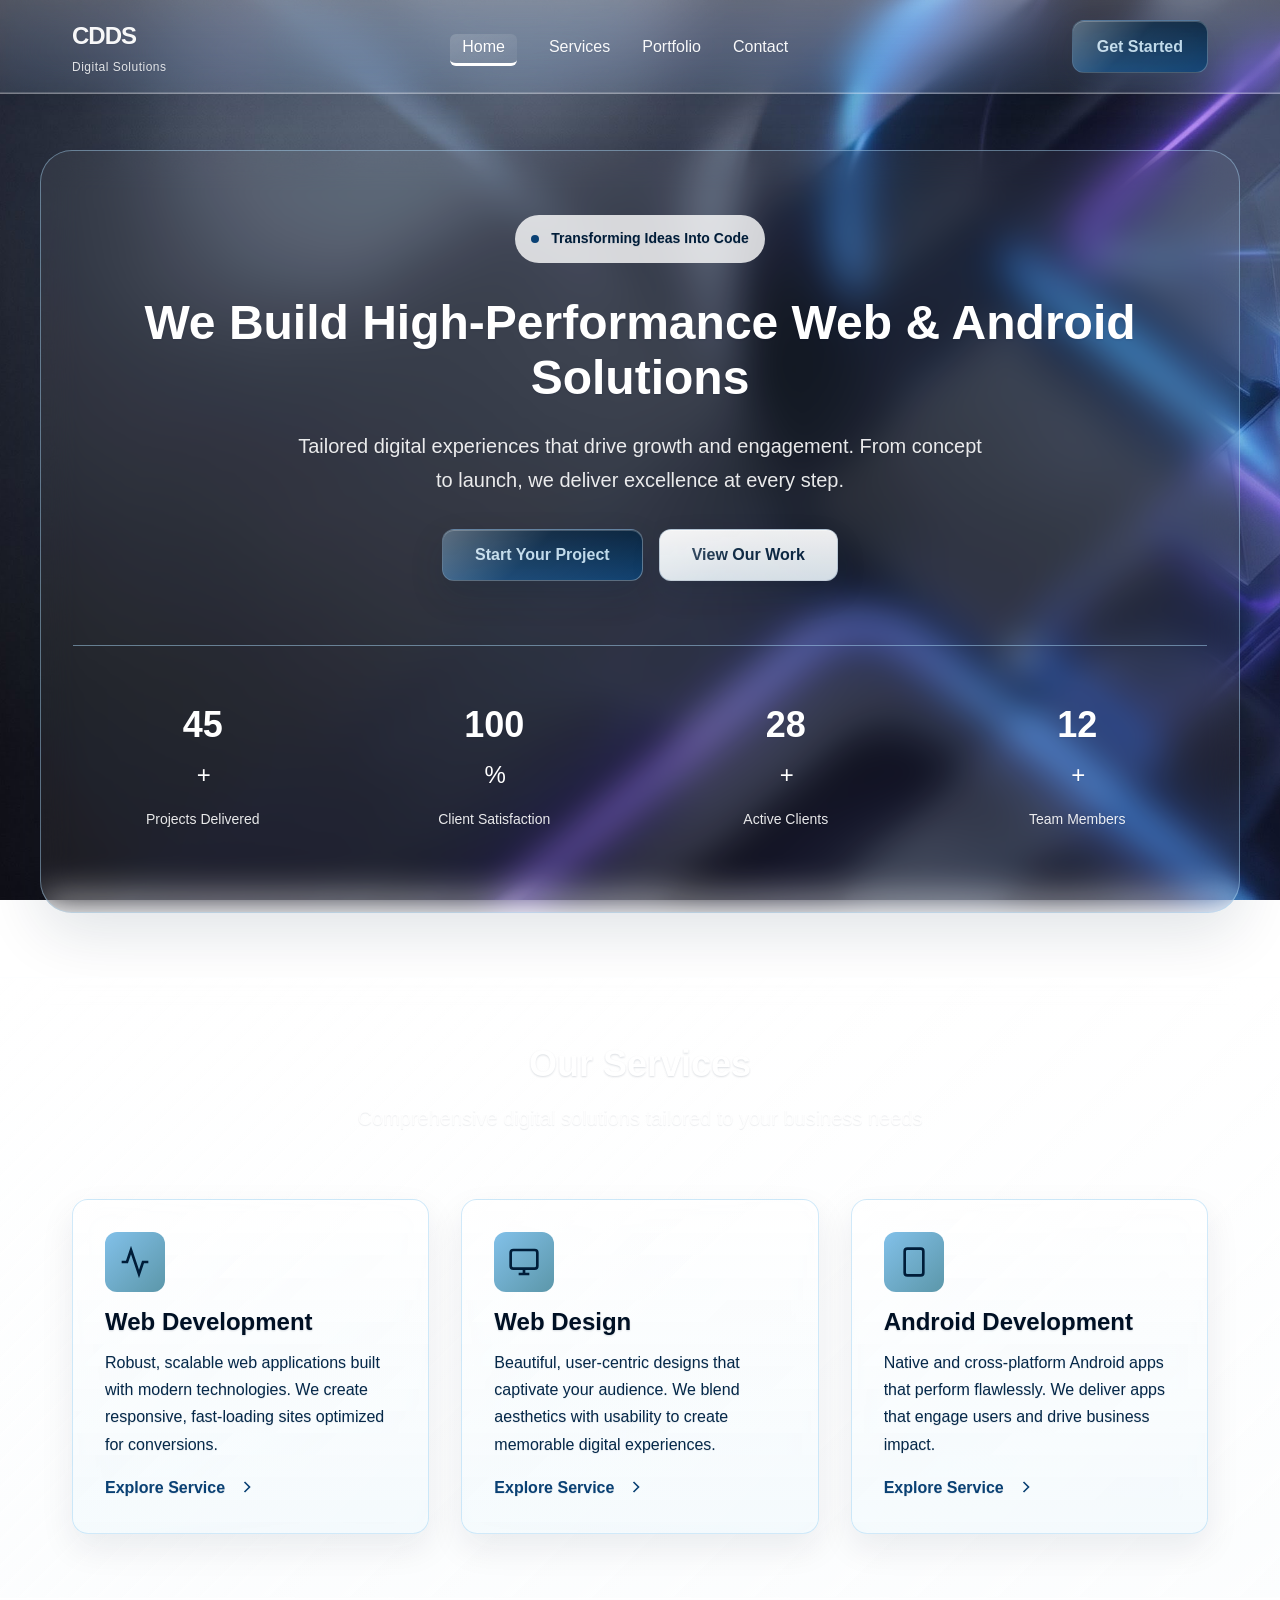
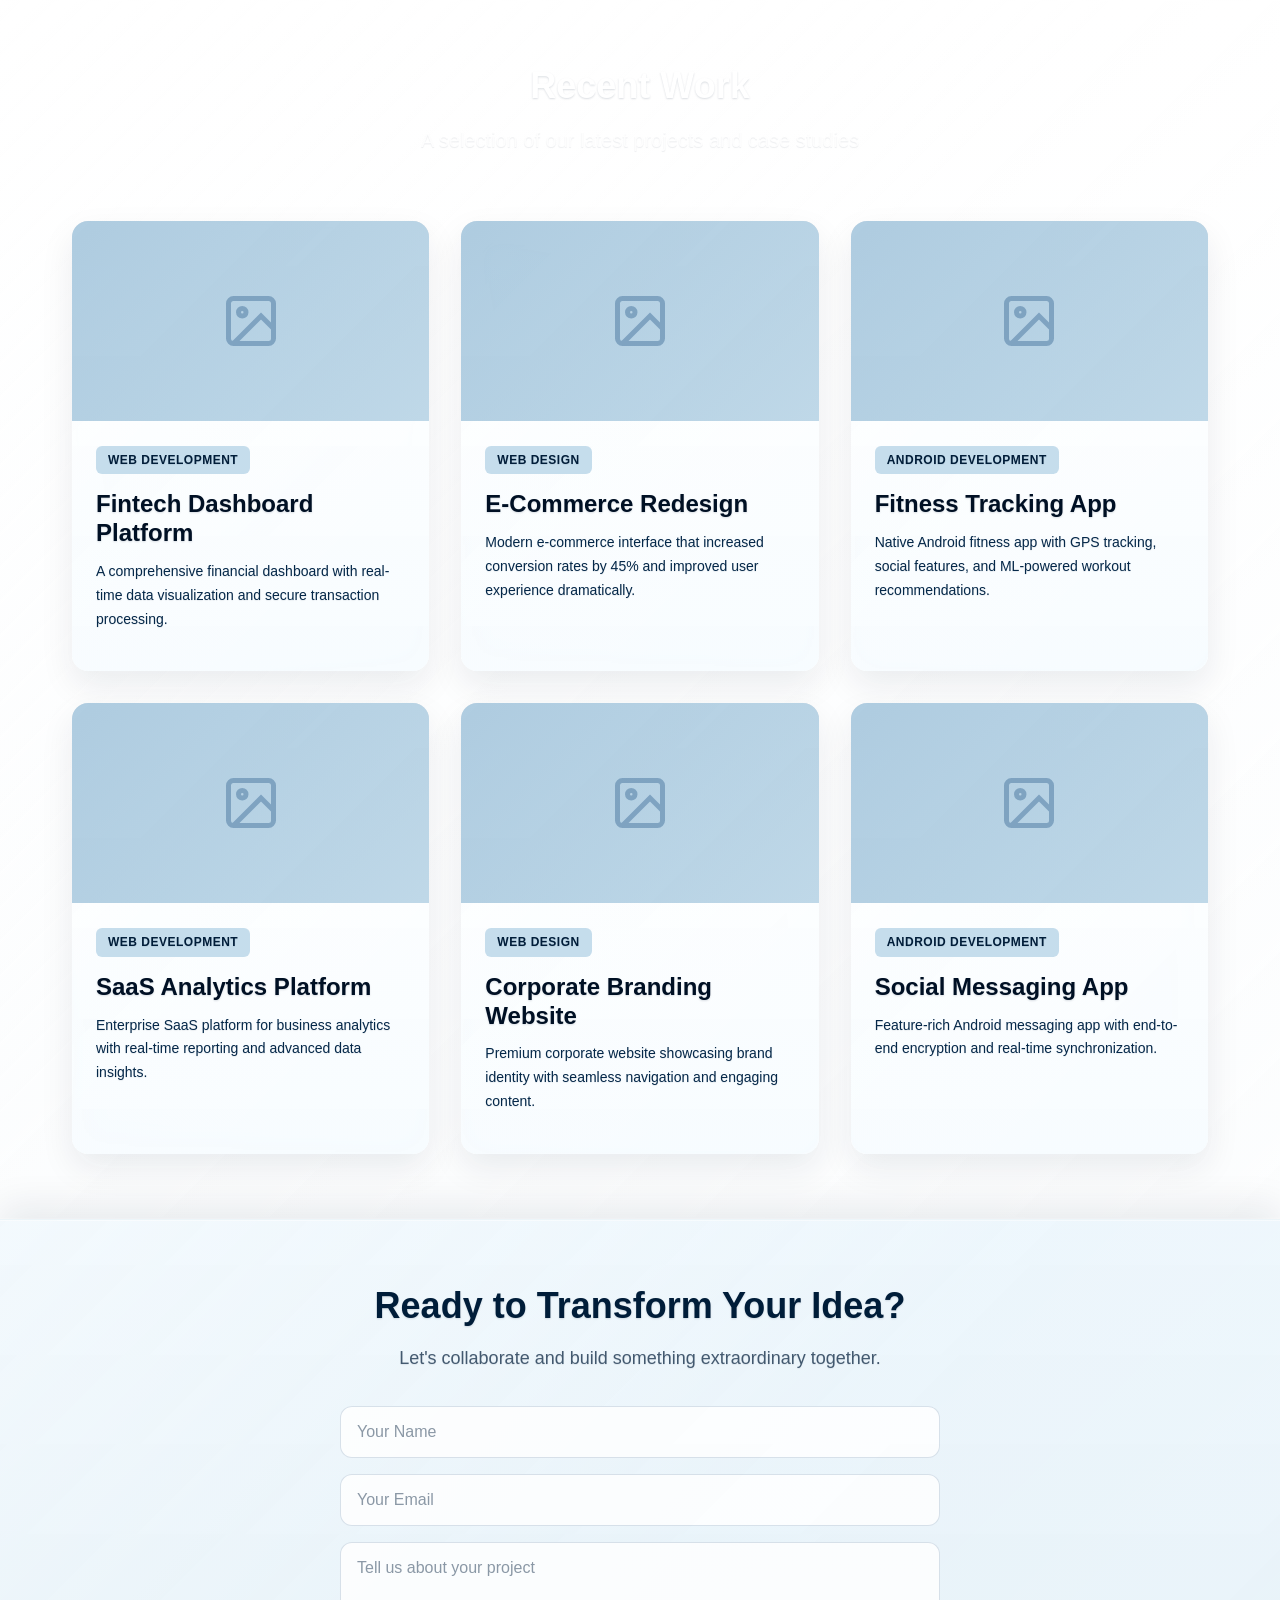
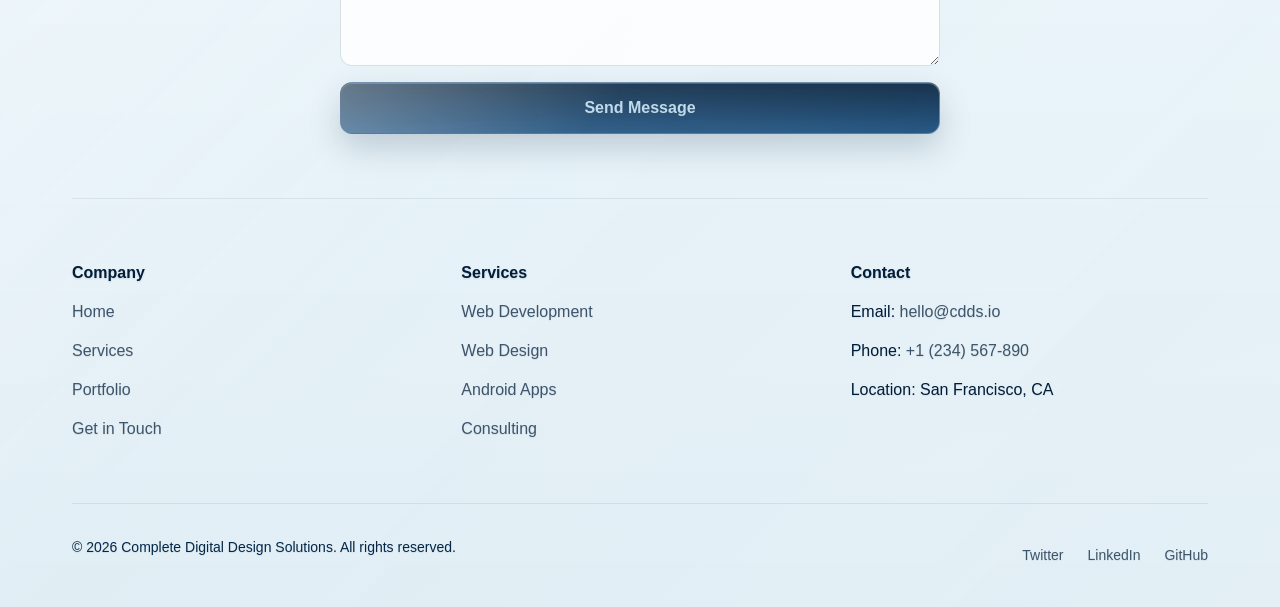
==== commit f7bb2eb9: "refined and added background" ====
--- a/index.html
+++ b/index.html
@@ -4,14 +4,15 @@
     <meta charset="UTF-8">
     <meta name="viewport" content="width=device-width, initial-scale=1.0">
     <meta name="description" content="Complete Digital Design Solutions - High-performance web and Android app development agency.">
-    <meta name="theme-color" content="#0F3B6E">
-    <title>UTAS</title>
+    <meta name="theme-color" content="#001D39">
+    <title>Complete Digital Design Solutions</title>
     <link rel="stylesheet" href="style.css">
 </head>
 <body>
     <!-- ===================== NAVIGATION BAR ===================== -->
     <nav class="navbar" id="navbar">
         <div class="nav-container">
+            
             <!-- Logo -->
             <div class="nav-logo">
                 <span class="logo-text">CDDS</span>
@@ -384,6 +385,6 @@
     </footer>
 
     <!-- JavaScript -->
-    <script src="app.js"></script>
+    <script src="script.js"></script>
 </body>
 </html>
--- a/style.css
+++ b/style.css
@@ -12,18 +12,27 @@
 
 :root {
     /* Color Palette */
-    --color-white: #FFFFFF;
-    --color-bg-light: #F8F9FA;
-    --color-bg-secondary: #F0F2F5;
-    --color-primary-blue: #0F3B6E;
-    --color-secondary-blue: #1B5E9E;
-    --color-accent-green: #10B981;
-    --color-accent-green-light: #D1FAE5;
-    --color-text-primary: #1F2937;
-    --color-text-secondary: #6B7280;
-    --color-text-light: #9CA3AF;
-    --color-border: #E5E7EB;
-    --color-shadow: rgba(0, 0, 0, 0.08);
+    --color-white: #BDD8E9;
+    --color-bg-light: #BDD8E9;
+    --color-bg-secondary: #A9D8F5;
+    --color-primary-blue: #001D39;
+    --color-secondary-blue: #0A4174;
+    --color-accent-green: #4E8EA2;
+    --color-accent-green-light: #DCEBF3;
+    --color-text-primary: #001024;
+    --color-text-secondary: #052849;
+    --color-text-light: #1d466e;
+    --color-border: #6EA2B3;
+    --color-shadow: rgba(0, 29, 57, 0.18);
+
+    /* Palette accents */
+    --color-palette-midnight: #001D39;
+    --color-palette-navy: #0A4174;
+    --color-palette-steel: #49769F;
+    --color-palette-teal: #4E8EA2;
+    --color-palette-slate: #6EA2B3;
+    --color-palette-sky: #A9D8F5;
+    --color-palette-ice: #BDD8E9;
     
     /* Typography */
     --font-family: -apple-system, BlinkMacSystemFont, 'Segoe UI', 'Roboto', 'Oxygen',
@@ -63,6 +72,8 @@
     --shadow-sm: 0 1px 2px var(--color-shadow);
     --shadow-md: 0 4px 6px var(--color-shadow);
     --shadow-lg: 0 10px 20px rgba(0, 0, 0, 0.12);
+    --text-shadow-subtle: 0 1px 1px rgba(0, 29, 57, 0.08);
+    --text-shadow-strong: 0 1px 2px rgba(0, 29, 57, 0.14);
 }
 
 /* ====================== TYPOGRAPHY & BASE STYLES ====================== */
@@ -73,9 +84,14 @@
 body {
     font-family: var(--font-family);
     font-size: var(--font-size-base);
-    line-height: 1.6;
+    line-height: 1.7;
     color: var(--color-text-primary);
-    background-color: var(--color-bg-light);
+    background: linear-gradient(180deg, #ffffff 0%, #ffffff 35%, #fcfeff 70%, #f8fcff 100%);
+    background-image: url('assets/hero_bg.png'), linear-gradient(180deg, #ffffff 0%, #ffffff 35%, #fcfeff 70%, #f8fcff 100%);
+    background-size: cover;
+    background-position: center;
+    background-attachment: fixed;
+    text-shadow: var(--text-shadow-subtle);
     overflow-x: hidden;
 }
 
@@ -83,6 +99,7 @@
     font-weight: 700;
     line-height: 1.2;
     margin-bottom: var(--spacing-lg);
+    text-shadow: var(--text-shadow-strong);
 }
 
 h1 {
@@ -118,7 +135,7 @@
     align-items: center;
     justify-content: center;
     padding: var(--spacing-lg) var(--spacing-2xl);
-    border: none;
+    border: 1px solid rgba(255, 255, 255, 0.35);
     border-radius: var(--radius-md);
     font-size: var(--font-size-base);
     font-weight: 600;
@@ -126,48 +143,103 @@
     transition: all var(--transition-base);
     text-decoration: none;
     gap: var(--spacing-md);
+    position: relative;
+    isolation: isolate;
+    overflow: hidden;
+    backdrop-filter: blur(18px) saturate(140%);
+    -webkit-backdrop-filter: blur(18px) saturate(140%);
+    box-shadow: 0 12px 30px rgba(0, 29, 57, 0.12), inset 0 1px 0 rgba(255, 255, 255, 0.45);
 }
 
 .btn:hover {
     transform: translateY(-2px);
 }
 
+.btn::before,
+.nav-cta-button::before,
+.service-card::before,
+.portfolio-card::before {
+    content: '';
+    position: absolute;
+    inset: 0;
+    background: linear-gradient(135deg, rgba(255, 255, 255, 0.42) 0%, rgba(255, 255, 255, 0.08) 45%, rgba(255, 255, 255, 0.02) 100%);
+    opacity: 0.85;
+    pointer-events: none;
+    z-index: 0;
+}
+
+.btn > *,
+.nav-cta-button > *,
+.service-card > *,
+.portfolio-card > * {
+    position: relative;
+    z-index: 1;
+}
+
 .btn-primary {
-    background-color: var(--color-primary-blue);
+    background: linear-gradient(180deg, rgba(0, 29, 57, 0.92) 0%, rgba(10, 65, 116, 0.88) 100%);
     color: var(--color-white);
-    box-shadow: var(--shadow-md);
+    box-shadow: 0 14px 32px rgba(0, 29, 57, 0.18), inset 0 1px 0 rgba(255, 255, 255, 0.22);
 }
 
 .btn-primary:hover {
-    background-color: var(--color-secondary-blue);
-    box-shadow: var(--shadow-lg);
+    background: linear-gradient(180deg, rgba(10, 65, 116, 0.96) 0%, rgba(0, 29, 57, 0.92) 100%);
+    box-shadow: 0 18px 38px rgba(0, 29, 57, 0.22), inset 0 1px 0 rgba(255, 255, 255, 0.3);
 }
 
 .btn-secondary {
-    background-color: var(--color-white);
+    background: linear-gradient(180deg, rgba(255, 255, 255, 0.92) 0%, rgba(237, 247, 253, 0.88) 100%);
     color: var(--color-primary-blue);
-    border: 2px solid var(--color-primary-blue);
+    border: 1px solid rgba(10, 65, 116, 0.18);
 }
 
 .btn-secondary:hover {
-    background-color: var(--color-bg-light);
+    background: linear-gradient(180deg, rgba(255, 255, 255, 0.98) 0%, rgba(241, 248, 253, 0.96) 100%);
 }
 
 /* ====================== NAVBAR / NAVIGATION ====================== */
+
 .navbar {
     position: fixed;
     top: 0;
     left: 0;
     right: 0;
     z-index: 1000;
-    background-color: transparent;
+    --nav-text-color: var(--color-palette-midnight);
+    --nav-muted-color: var(--color-text-secondary);
+    --nav-hover-color: var(--color-secondary-blue);
+    --nav-active-color: var(--color-secondary-blue);
+    --nav-hamburger-color: var(--color-primary-blue);
+    background: linear-gradient(180deg, rgba(255, 255, 255, 0.22) 0%, rgba(189, 216, 233, 0.12) 100%);
     transition: all var(--transition-base);
     padding: var(--spacing-lg) 0;
+    backdrop-filter: blur(18px) saturate(150%);
+    -webkit-backdrop-filter: blur(18px) saturate(150%);
+    border-bottom: 1px solid rgba(255, 255, 255, 0.24);
+    box-shadow: 0 10px 28px rgba(0, 29, 57, 0.08), inset 0 -1px 0 rgba(255, 255, 255, 0.18);
+}
+
+.navbar[data-theme="dark"] {
+    --nav-text-color: rgba(255, 255, 255, 0.96);
+    --nav-muted-color: rgba(255, 255, 255, 0.84);
+    --nav-hover-color: var(--color-palette-ice);
+    --nav-active-color: #ffffff;
+    --nav-hamburger-color: rgba(255, 255, 255, 0.92);
+}
+
+.navbar[data-theme="light"] {
+    --nav-text-color: var(--color-palette-midnight);
+    --nav-muted-color: var(--color-text-secondary);
+    --nav-hover-color: var(--color-secondary-blue);
+    --nav-active-color: var(--color-secondary-blue);
+    --nav-hamburger-color: var(--color-primary-blue);
 }
 
 .navbar.scrolled {
-    background-color: var(--color-white);
-    box-shadow: var(--shadow-md);
+    background: linear-gradient(180deg, rgba(255, 255, 255, 0.78) 0%, rgba(189, 216, 233, 0.58) 100%);
+    backdrop-filter: blur(20px) saturate(160%);
+    -webkit-backdrop-filter: blur(20px) saturate(160%);
+    box-shadow: 0 12px 32px rgba(0, 29, 57, 0.1), inset 0 -1px 0 rgba(255, 255, 255, 0.35);
     padding: var(--spacing-md) 0;
 }
 
@@ -188,13 +260,13 @@
 
 .logo-text {
     font-size: var(--font-size-2xl);
-    color: var(--color-primary-blue);
+    color: var(--nav-text-color);
     letter-spacing: -1px;
 }
 
 .logo-subtitle {
     font-size: var(--font-size-xs);
-    color: var(--color-text-secondary);
+    color: var(--nav-muted-color);
     font-weight: 500;
     letter-spacing: 0.5px;
 }
@@ -206,31 +278,49 @@
 }
 
 .nav-link {
-    color: var(--color-text-primary);
+    color: var(--nav-text-color);
     font-weight: 500;
-    transition: color var(--transition-base);
-}
-
-.navbar.scrolled .nav-link {
-    color: var(--color-text-secondary);
+    transition: all var(--transition-base);
+    padding-bottom: 8px;
+    border-bottom: 3px solid transparent;
+    position: relative;
 }
 
 .nav-link:hover {
-    color: var(--color-primary-blue);
+    color: var(--nav-hover-color);
+}
+
+.nav-link.active {
+    color: var(--nav-active-color);
+    border-bottom-color: var(--nav-active-color);
+    background: linear-gradient(135deg, rgba(10, 65, 116, 0.08) 0%, rgba(169, 216, 245, 0.04) 100%);
+    padding: 4px 12px 8px 12px;
+    border-radius: var(--radius-sm);
+}
+
+.navbar[data-theme="dark"] .nav-link.active {
+    background: linear-gradient(135deg, rgba(255, 255, 255, 0.16) 0%, rgba(255, 255, 255, 0.06) 100%);
 }
 
 .nav-cta-button {
-    background-color: var(--color-primary-blue);
+    background: linear-gradient(180deg, rgba(0, 29, 57, 0.92) 0%, rgba(10, 65, 116, 0.88) 100%);
     color: var(--color-white);
     padding: var(--spacing-md) var(--spacing-xl);
     border-radius: var(--radius-md);
     font-weight: 600;
     transition: all var(--transition-base);
     white-space: nowrap;
+    position: relative;
+    isolation: isolate;
+    overflow: hidden;
+    border: 1px solid rgba(255, 255, 255, 0.28);
+    backdrop-filter: blur(18px) saturate(140%);
+    -webkit-backdrop-filter: blur(18px) saturate(140%);
+    box-shadow: 0 12px 30px rgba(0, 29, 57, 0.12), inset 0 1px 0 rgba(255, 255, 255, 0.22);
 }
 
 .nav-cta-button:hover {
-    background-color: var(--color-secondary-blue);
+    background: linear-gradient(180deg, rgba(10, 65, 116, 0.96) 0%, rgba(0, 29, 57, 0.92) 100%);
     transform: translateY(-2px);
 }
 
@@ -245,7 +335,7 @@
 .hamburger span {
     width: 25px;
     height: 3px;
-    background-color: var(--color-primary-blue);
+    background-color: var(--nav-hamburger-color);
     border-radius: 2px;
     transition: all var(--transition-base);
 }
@@ -254,14 +344,29 @@
 .hero {
     padding-top: 150px;
     padding-bottom: var(--spacing-4xl);
-    background: linear-gradient(135deg, var(--color-bg-light) 0%, var(--color-white) 100%);
+    background: linear-gradient(180deg, #ffffff 0%, #f7fcff 34%, #eef8fd 68%, #e8f4fb 100%);
+    background-image: url('assets/hero_bg.png'), linear-gradient(180deg, #ffffff 0%, #f7fcff 34%, #eef8fd 68%, #e8f4fb 100%);
+    background-size: cover;
+    background-position: center;
+    background-attachment: fixed;
+    position: relative;
 }
 
 .hero-container {
-    max-width: 900px;
+    max-width: 1200px;
     margin: 0 auto;
-    padding: 0 var(--spacing-xl);
+    padding: var(--spacing-4xl) var(--spacing-2xl);
     text-align: center;
+    background: rgba(255, 255, 255, 0.05);
+    border: 1px solid rgba(169, 216, 245, 0.45);
+    border-radius: 32px;
+    box-shadow: 0 20px 60px rgba(0, 29, 57, 0.12);
+    backdrop-filter: blur(18px);
+    color: #ffffff;
+}
+
+.hero-container p {
+    color: rgba(255, 255, 255, 0.9);
 }
 
 /* Announcement Badge */
@@ -269,8 +374,8 @@
     display: inline-flex;
     align-items: center;
     gap: var(--spacing-md);
-    background-color: var(--color-accent-green-light);
-    color: #047857;
+    background-color: rgba(255, 255, 255, 0.8);
+    color: var(--color-primary-blue);
     padding: var(--spacing-md) var(--spacing-lg);
     border-radius: 50px;
     font-size: var(--font-size-sm);
@@ -284,7 +389,7 @@
     display: inline-block;
     width: 8px;
     height: 8px;
-    background-color: var(--color-accent-green);
+    background-color: var(--color-secondary-blue);
     border-radius: 50%;
     animation: pulse 2s ease infinite;
 }
@@ -326,7 +431,7 @@
     gap: var(--spacing-2xl);
     margin-top: var(--spacing-3xl);
     padding-top: var(--spacing-3xl);
-    border-top: 1px solid var(--color-border);
+    border-top: 1px solid rgba(169, 216, 245, 0.5);
 }
 
 .metric-item {
@@ -343,7 +448,11 @@
     gap: 4px;
     font-size: var(--font-size-4xl);
     font-weight: 800;
-    color: var(--color-primary-blue);
+    color: var(--color-palette-midnight);
+}
+
+.hero .metric-value {
+    color: #ffffff;
 }
 
 .metric-plus {
@@ -360,7 +469,30 @@
 /* ====================== SERVICES SECTION ====================== */
 .services {
     padding: var(--spacing-4xl) 0;
-    background-color: var(--color-white);
+    background: linear-gradient(180deg, rgba(255, 255, 255, 0.05) 0%, rgba(189, 216, 233, 0.05) 100%);
+    backdrop-filter: blur(18px) saturate(150%);
+    -webkit-backdrop-filter: blur(18px) saturate(150%);
+    border-top: 1px solid rgba(255, 255, 255, 0.2);
+    border-bottom: 1px solid rgba(255, 255, 255, 0.2);
+    box-shadow: inset 0 1px 0 rgba(255, 255, 255, 0.18), inset 0 -1px 0 rgba(255, 255, 255, 0.18);
+    position: relative;
+    isolation: isolate;
+    overflow: hidden;
+}
+
+.services::before {
+    content: '';
+    position: absolute;
+    inset: 0;
+    background: linear-gradient(135deg, rgba(255, 255, 255, 0.22) 0%, rgba(255, 255, 255, 0.06) 45%, rgba(255, 255, 255, 0.12) 100%);
+    opacity: 0.85;
+    pointer-events: none;
+    z-index: 0;
+}
+
+.services > * {
+    position: relative;
+    z-index: 1;
 }
 
 .services-container {
@@ -387,6 +519,16 @@
     margin: 0 auto;
 }
 
+.services .section-title,
+.portfolio .section-title {
+    color: #ffffff;
+}
+
+.services .section-subtitle,
+.portfolio .section-subtitle {
+    color: rgba(255, 255, 255, 0.88);
+}
+
 /* Services Grid */
 .services-grid {
     display: grid;
@@ -396,20 +538,24 @@
 
 /* Service Cards */
 .service-card {
-    background-color: var(--color-white);
-    border: 1px solid var(--color-border);
+    background: linear-gradient(180deg, rgba(255, 255, 255, 0.92) 0%, rgba(244, 250, 253, 0.98) 100%);
+    border: 1px solid rgba(169, 216, 245, 0.55);
     border-radius: var(--radius-lg);
     padding: var(--spacing-2xl);
     text-align: left;
     transition: all var(--transition-base);
-    opacity: 0;
-    transform: translateY(30px);
+    position: relative;
+    isolation: isolate;
+    overflow: hidden;
+    backdrop-filter: blur(18px) saturate(145%);
+    -webkit-backdrop-filter: blur(18px) saturate(145%);
+    box-shadow: 0 14px 34px rgba(0, 29, 57, 0.08), inset 0 1px 0 rgba(255, 255, 255, 0.55);
 }
 
 .service-card:hover {
     transform: translateY(-8px);
-    box-shadow: var(--shadow-lg);
-    border-color: var(--color-primary-blue);
+    box-shadow: 0 18px 38px rgba(0, 29, 57, 0.12), inset 0 1px 0 rgba(255, 255, 255, 0.6);
+    border-color: rgba(10, 65, 116, 0.35);
 }
 
 .service-icon {
@@ -418,8 +564,8 @@
     display: flex;
     align-items: center;
     justify-content: center;
-    background-color: var(--color-accent-green-light);
-    color: var(--color-accent-green);
+    background: linear-gradient(135deg, rgba(123, 189, 232, 0.95) 0%, rgba(78, 142, 162, 0.92) 100%);
+    color: var(--color-primary-blue);
     border-radius: var(--radius-md);
     margin-bottom: var(--spacing-lg);
 }
@@ -443,7 +589,7 @@
     display: inline-flex;
     align-items: center;
     gap: var(--spacing-md);
-    color: var(--color-primary-blue);
+    color: var(--color-secondary-blue);
     font-weight: 600;
     transition: all var(--transition-base);
 }
@@ -465,7 +611,30 @@
 /* ====================== PORTFOLIO SECTION ====================== */
 .portfolio {
     padding: var(--spacing-4xl) 0;
-    background-color: var(--color-bg-light);
+    background: linear-gradient(180deg, rgba(255, 255, 255, 0.05) 0%, rgba(189, 216, 233, 0.05) 100%);
+    backdrop-filter: blur(18px) saturate(150%);
+    -webkit-backdrop-filter: blur(18px) saturate(150%);
+    border-top: 1px solid rgba(255, 255, 255, 0.2);
+    border-bottom: 1px solid rgba(255, 255, 255, 0.2);
+    box-shadow: inset 0 1px 0 rgba(255, 255, 255, 0.18), inset 0 -1px 0 rgba(255, 255, 255, 0.18);
+    position: relative;
+    isolation: isolate;
+    overflow: hidden;
+}
+
+.portfolio::before {
+    content: '';
+    position: absolute;
+    inset: 0;
+    background: linear-gradient(135deg, rgba(255, 255, 255, 0.22) 0%, rgba(255, 255, 255, 0.06) 45%, rgba(255, 255, 255, 0.12) 100%);
+    opacity: 0.85;
+    pointer-events: none;
+    z-index: 0;
+}
+
+.portfolio > * {
+    position: relative;
+    z-index: 1;
 }
 
 .portfolio-container {
@@ -483,24 +652,26 @@
 
 /* Portfolio Cards */
 .portfolio-card {
-    background-color: var(--color-white);
+    background: linear-gradient(180deg, rgba(255, 255, 255, 0.96) 0%, rgba(247, 252, 255, 0.98) 100%);
     border-radius: var(--radius-lg);
     overflow: hidden;
-    box-shadow: var(--shadow-sm);
+    box-shadow: 0 14px 34px rgba(0, 29, 57, 0.08), inset 0 1px 0 rgba(255, 255, 255, 0.55);
     transition: all var(--transition-base);
-    opacity: 0;
-    transform: translateY(30px);
+    position: relative;
+    isolation: isolate;
+    backdrop-filter: blur(18px) saturate(145%);
+    -webkit-backdrop-filter: blur(18px) saturate(145%);
 }
 
 .portfolio-card:hover {
     transform: translateY(-8px);
-    box-shadow: var(--shadow-lg);
+    box-shadow: 0 18px 38px rgba(0, 29, 57, 0.12), inset 0 1px 0 rgba(255, 255, 255, 0.58);
 }
 
 .portfolio-image {
     width: 100%;
     height: 200px;
-    background-color: var(--color-bg-secondary);
+    background-color: rgba(0, 29, 57, 0.18);
     display: flex;
     align-items: center;
     justify-content: center;
@@ -514,8 +685,8 @@
     display: flex;
     align-items: center;
     justify-content: center;
-    background: linear-gradient(135deg, var(--color-bg-secondary) 0%, var(--color-bg-light) 100%);
-    color: var(--color-border);
+    background: linear-gradient(135deg, rgba(123, 189, 232, 0.4) 0%, rgba(189, 216, 233, 0.9) 100%);
+    color: var(--color-palette-steel);
 }
 
 .image-placeholder svg {
@@ -532,8 +703,8 @@
     display: inline-block;
     font-size: var(--font-size-xs);
     font-weight: 700;
-    color: var(--color-accent-green);
-    background-color: var(--color-accent-green-light);
+    color: var(--color-primary-blue);
+    background-color: rgba(189, 216, 233, 0.85);
     padding: var(--spacing-xs) var(--spacing-md);
     border-radius: var(--radius-sm);
     margin-bottom: var(--spacing-lg);
@@ -553,22 +724,38 @@
 
 /* ====================== FOOTER / CONTACT SECTION ====================== */
 .footer {
-    background-color: var(--color-primary-blue);
-    color: var(--color-white);
+    background: linear-gradient(180deg, rgba(234, 245, 252, 0.86) 0%, rgba(220, 235, 243, 0.9) 100%);
+    color: var(--color-primary-blue);
     padding: var(--spacing-4xl) 0 var(--spacing-2xl) 0;
+    position: relative;
+    overflow: hidden;
+    backdrop-filter: blur(18px) saturate(150%);
+    -webkit-backdrop-filter: blur(18px) saturate(150%);
+    border-top: 1px solid rgba(255, 255, 255, 0.4);
+    box-shadow: 0 -14px 34px rgba(0, 29, 57, 0.08), inset 0 1px 0 rgba(255, 255, 255, 0.5);
+}
+
+.footer::before {
+    content: '';
+    position: absolute;
+    inset: 0;
+    background: linear-gradient(135deg, rgba(255, 255, 255, 0.32) 0%, rgba(255, 255, 255, 0.04) 45%, rgba(255, 255, 255, 0.12) 100%);
+    pointer-events: none;
 }
 
 .footer-container {
     max-width: 1200px;
     margin: 0 auto;
     padding: 0 var(--spacing-xl);
+    position: relative;
+    z-index: 1;
 }
 
 /* Contact Section */
 .footer-contact {
     margin-bottom: var(--spacing-4xl);
     padding-bottom: var(--spacing-4xl);
-    border-bottom: 1px solid rgba(255, 255, 255, 0.1);
+    border-bottom: 1px solid rgba(0, 29, 57, 0.08);
 }
 
 .footer-header {
@@ -577,12 +764,12 @@
 }
 
 .footer-title {
-    color: var(--color-white);
+    color: var(--color-primary-blue);
     margin-bottom: var(--spacing-lg);
 }
 
 .footer-subtitle {
-    color: rgba(255, 255, 255, 0.7);
+    color: rgba(0, 29, 57, 0.7);
     font-size: var(--font-size-lg);
 }
 
@@ -601,24 +788,24 @@
 
 .form-input {
     padding: var(--spacing-lg);
-    border: 1px solid rgba(255, 255, 255, 0.2);
+    border: 1px solid rgba(10, 65, 116, 0.15);
     border-radius: var(--radius-md);
-    background-color: rgba(255, 255, 255, 0.1);
-    color: var(--color-white);
+    background-color: rgba(255, 255, 255, 0.82);
+    color: var(--color-primary-blue);
     font-family: var(--font-family);
     font-size: var(--font-size-base);
     transition: all var(--transition-base);
 }
 
 .form-input::placeholder {
-    color: rgba(255, 255, 255, 0.5);
+    color: rgba(0, 29, 57, 0.45);
 }
 
 .form-input:focus {
     outline: none;
-    background-color: rgba(255, 255, 255, 0.15);
-    border-color: var(--color-accent-green);
-    box-shadow: 0 0 0 3px rgba(16, 185, 129, 0.2);
+    background-color: rgba(255, 255, 255, 0.96);
+    border-color: rgba(10, 65, 116, 0.3);
+    box-shadow: 0 0 0 3px rgba(169, 216, 245, 0.28);
 }
 
 /* Footer Content Grid */
@@ -632,7 +819,7 @@
 .footer-column-title {
     font-weight: 700;
     margin-bottom: var(--spacing-lg);
-    color: var(--color-white);
+    color: var(--color-primary-blue);
 }
 
 .footer-links {
@@ -644,12 +831,12 @@
 }
 
 .footer-links a {
-    color: rgba(255, 255, 255, 0.7);
+    color: rgba(0, 29, 57, 0.72);
     transition: color var(--transition-base);
 }
 
 .footer-links a:hover {
-    color: var(--color-white);
+    color: var(--color-secondary-blue);
 }
 
 /* Footer Bottom */
@@ -658,10 +845,10 @@
     justify-content: space-between;
     align-items: center;
     padding-top: var(--spacing-2xl);
-    border-top: 1px solid rgba(255, 255, 255, 0.1);
+    border-top: 1px solid rgba(0, 29, 57, 0.08);
     flex-wrap: wrap;
     gap: var(--spacing-lg);
-    color: rgba(255, 255, 255, 0.6);
+    color: rgba(0, 29, 57, 0.68);
     font-size: var(--font-size-sm);
 }
 
@@ -671,12 +858,12 @@
 }
 
 .social-links a {
-    color: rgba(255, 255, 255, 0.7);
+    color: rgba(0, 29, 57, 0.72);
     transition: color var(--transition-base);
 }
 
 .social-links a:hover {
-    color: var(--color-white);
+    color: var(--color-secondary-blue);
 }
 
 /* ====================== ANIMATIONS ====================== */
@@ -691,6 +878,17 @@
     }
 }
 
+@keyframes cardEaseIn {
+    from {
+        opacity: 0;
+        transform: translateY(20px);
+    }
+    to {
+        opacity: 1;
+        transform: translateY(0);
+    }
+}
+
 @keyframes pulse {
     0%, 100% {
         opacity: 1;
@@ -711,8 +909,12 @@
 
 /* Reveal animation for scroll trigger */
 .reveal {
-    opacity: 1;
-    animation: slideUpFadeIn 0.8s ease forwards;
+    animation: cardEaseIn 0.6s ease-in forwards;
+}
+
+.service-card.reveal,
+.portfolio-card.reveal {
+    animation: cardEaseIn 0.6s ease-in forwards;
 }
 
 /* ====================== RESPONSIVE DESIGN ====================== */
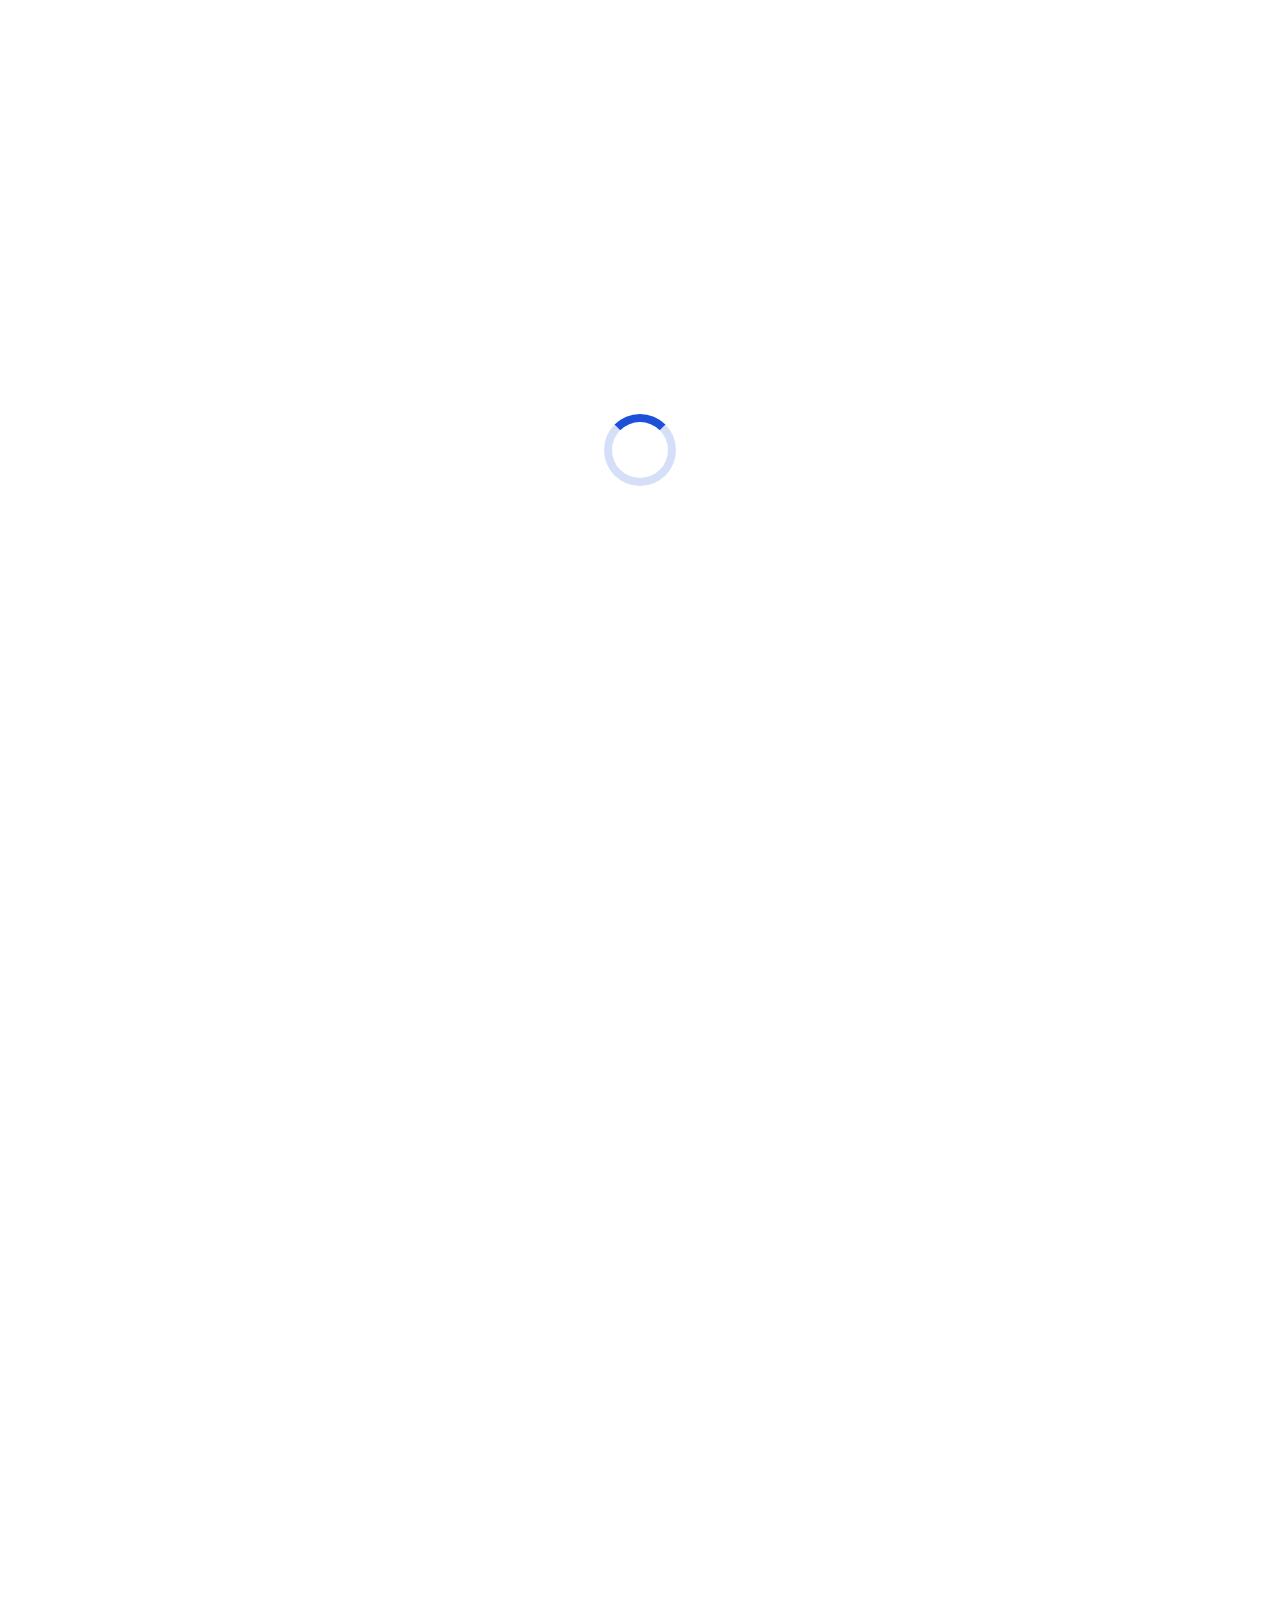
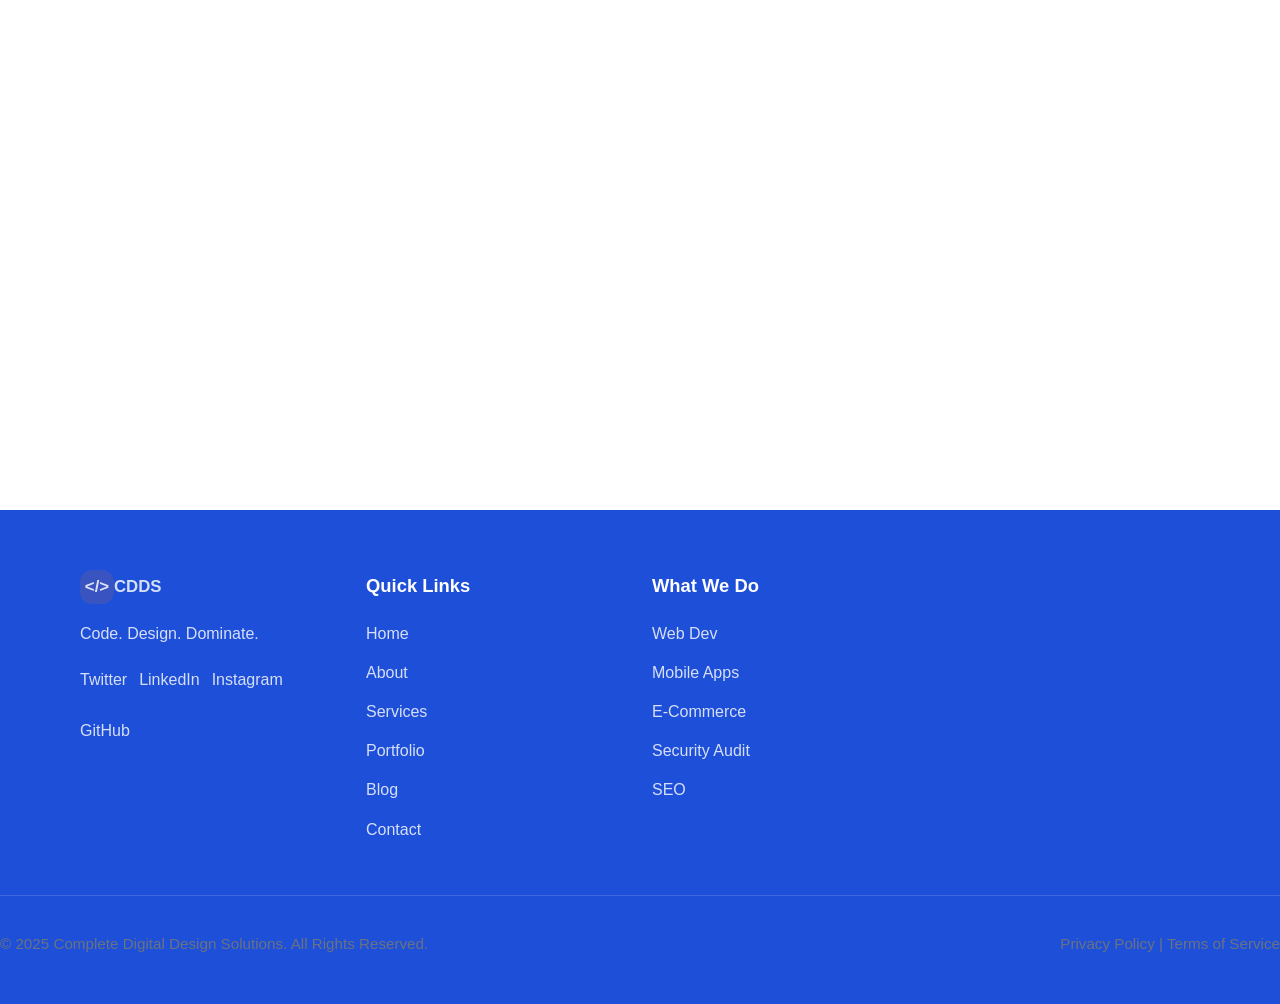
==== commit fecc8aa4: "redesign" ====
--- a/index.html
+++ b/index.html
@@ -1,390 +1,533 @@
-<!DOCTYPE html>
+﻿<!DOCTYPE html>
 <html lang="en">
 <head>
-    <meta charset="UTF-8">
-    <meta name="viewport" content="width=device-width, initial-scale=1.0">
-    <meta name="description" content="Complete Digital Design Solutions - High-performance web and Android app development agency.">
-    <meta name="theme-color" content="#001D39">
-    <title>Complete Digital Design Solutions</title>
-    <link rel="stylesheet" href="style.css">
+  <meta charset="UTF-8">
+  <meta http-equiv="X-UA-Compatible" content="IE=edge">
+  <meta name="viewport" content="width=device-width, initial-scale=1.0">
+  <meta name="robots" content="index, follow">
+  <meta http-equiv="Content-Security-Policy" content="default-src 'self'; script-src 'self'; style-src 'self' https://fonts.googleapis.com; font-src https://fonts.gstatic.com; img-src 'self' https: data:; connect-src 'self'; frame-ancestors 'none';">
+  <meta http-equiv="X-Frame-Options" content="DENY">
+  <title>Complete Digital Design Solutions (CDDS) | Web & Mobile Development in Ghana</title>
+  <meta name="description" content="Complete Digital Design Solutions delivers premium web, mobile and digital solutions from Accra, Ghana. Performance, security and growth for African businesses.">
+  <link rel="canonical" href="https://www.cdds.com.gh/">
+  <meta property="og:title" content="Complete Digital Design Solutions (CDDS) | Web & Mobile Development in Ghana">
+  <meta property="og:description" content="Complete Digital Design Solutions delivers premium web, mobile and digital solutions from Accra, Ghana. Performance, security and growth for African businesses.">
+  <meta property="og:type" content="website">
+  <meta property="og:url" content="https://www.cdds.com.gh/">
+  <meta property="og:image" content="https://images.unsplash.com/photo-1498050108023-c5249f4df085?w=1200">
+  <meta name="twitter:card" content="summary_large_image">
+  <meta name="twitter:title" content="Complete Digital Design Solutions (CDDS)">
+  <meta name="twitter:description" content="Designing and building secure web, mobile, and digital products for African businesses.">
+  <meta name="twitter:image" content="https://images.unsplash.com/photo-1498050108023-c5249f4df085?w=1200">
+  <link rel="preconnect" href="https://fonts.googleapis.com">
+  <link rel="preconnect" href="https://fonts.gstatic.com" crossorigin>
+  <link href="https://fonts.googleapis.com/css2?family=Inter:wght@400;500;600;700;800&family=Syne:wght@700;800&display=swap" rel="stylesheet">
+  <link rel="stylesheet" href="style.css">
+  <script type="application/ld+json">
+  {
+    "@context": "https://schema.org",
+    "@graph": [
+      {
+        "@type": "Organization",
+        "name": "Complete Digital Design Solutions (CDDS)",
+        "url": "https://www.cdds.com.gh/",
+        "logo": "https://www.cdds.com.gh/assets/logo.jpeg",
+        "contactPoint": [
+          {
+            "@type": "ContactPoint",
+            "telephone": "+233 XX XXX XXXX",
+            "contactType": "customer service",
+            "areaServed": "GH",
+            "availableLanguage": ["English"]
+          }
+        ],
+        "address": {
+          "@type": "PostalAddress",
+          "streetAddress": "Accra, Greater Accra",
+          "addressLocality": "Accra",
+          "addressRegion": "Greater Accra",
+          "addressCountry": "GH"
+        }
+      },
+      {
+        "@type": "LocalBusiness",
+        "name": "Complete Digital Design Solutions (CDDS)",
+        "image": "https://images.unsplash.com/photo-1498050108023-c5249f4df085?w=1200",
+        "telephone": "+233 XX XXX XXXX",
+        "priceRange": "GHS",
+        "address": {
+          "@type": "PostalAddress",
+          "streetAddress": "Accra, Greater Accra",
+          "addressLocality": "Accra",
+          "addressRegion": "Greater Accra",
+          "addressCountry": "GH"
+        }
+      },
+      {
+        "@type": "Service",
+        "name": "Static Website",
+        "description": "Fast HTML/CSS/JS websites built for speed, security, and accessibility.",
+        "provider": {"@type": "Organization", "name": "CDDS"}
+      },
+      {
+        "@type": "Service",
+        "name": "Dynamic Web App",
+        "description": "Custom backend applications with CMS and database integration.",
+        "provider": {"@type": "Organization", "name": "CDDS"}
+      },
+      {
+        "@type": "Service",
+        "name": "E-Commerce Platform",
+        "description": "Scalable online stores with payments, inventory, and user portals.",
+        "provider": {"@type": "Organization", "name": "CDDS"}
+      },
+      {
+        "@type": "Service",
+        "name": "Mobile Application",
+        "description": "Cross-platform Flutter apps for iOS and Android.",
+        "provider": {"@type": "Organization", "name": "CDDS"}
+      },
+      {
+        "@type": "Service",
+        "name": "Security Audit",
+        "description": "Vulnerability assessments and network security hardening.",
+        "provider": {"@type": "Organization", "name": "CDDS"}
+      },
+      {
+        "@type": "Service",
+        "name": "SEO & Growth",
+        "description": "Keyword research, on-page optimization, and content strategy.",
+        "provider": {"@type": "Organization", "name": "CDDS"}
+      }
+    ]
+  }
+  </script>
 </head>
 <body>
-    <!-- ===================== NAVIGATION BAR ===================== -->
-    <nav class="navbar" id="navbar">
-        <div class="nav-container">
-            
-            <!-- Logo -->
-            <div class="nav-logo">
-                <span class="logo-text">CDDS</span>
-                <span class="logo-subtitle">Digital Solutions</span>
+  <div class="preloader" id="preloader" aria-hidden="true">
+    <div class="spinner" aria-label="Loading"></div>
+  </div>
+
+  <header class="site-header" id="home">
+    <div class="container header-inner">
+      <a class="brand" href="#home">
+        <img src="assets/logo.png" alt="CDDS logo" class="brand-logo" loading="lazy">
+      </a>
+      <button class="nav-toggle" type="button" aria-expanded="false" aria-controls="primary-navigation">
+        <span class="hamburger"></span>
+        <span class="sr-only">Toggle navigation</span>
+      </button>
+      <nav class="primary-nav" id="primary-navigation" aria-label="Primary navigation">
+        <a href="#home">Home</a>
+        <a href="#about">About</a>
+        <a href="#services">Services</a>
+        <a href="#portfolio">Portfolio</a>
+        <a href="#pricing">Pricing</a>
+        <a href="#contact">Contact</a>
+      </nav>
+      <div class="header-actions">
+        <a class="contact-phone" href="tel:+233XX XXX XXXX">+233 XX XXX XXXX</a>
+        <a class="button button-secondary" href="#contact">Get a Quote</a>
+        <button class="toggle-theme" type="button" aria-label="Toggle dark mode">☀️</button>
+      </div>
+    </div>
+  </header>
+
+  <main>
+    <section class="hero section-hero" aria-labelledby="hero-heading">
+      <div class="container hero-grid">
+        <div class="hero-copy">
+          <p class="eyebrow">Welcome to CDDS</p>
+          <h1 id="hero-heading">Building Digital Solutions, Empowering African Businesses</h1>
+          <p class="hero-text">We design and develop world-class websites, mobile apps, and digital platforms for businesses across Ghana and Africa.</p>
+          <div class="hero-actions">
+            <a class="button button-primary" href="#services">Explore Our Services</a>
+            <a class="button button-accent" href="#contact">Get a Free Quote</a>
+          </div>
+        </div>
+        <div class="hero-media">
+          <img src="https://images.unsplash.com/photo-1498050108023-c5249f4df085?w=900" alt="Developer working on a laptop" loading="lazy">
+        </div>
+      </div>
+    </section>
+
+    <section class="section about" id="about">
+      <div class="container split-grid">
+        <div class="image-panel">
+          <img src="https://images.unsplash.com/photo-1522071820081-009f0129c71c?w=900" alt="Team collaborating around a laptop" loading="lazy">
+          <div class="badge">5+ Years Experience</div>
+        </div>
+        <div class="content-panel">
+          <p class="eyebrow orange">About CDDS</p>
+          <h2>Nurturing Innovation, Fueling Digital Growth</h2>
+          <p>CDDS is a full-service digital agency headquartered in Accra, Ghana. We partner with startups, SMEs, and enterprises to build scalable web and mobile solutions that drive real business growth.</p>
+          <div class="stat-grid">
+            <div class="stat-card">
+              <strong>120+</strong>
+              <span>Projects Delivered</span>
             </div>
-
-            <!-- Navigation Links -->
-            <ul class="nav-links">
-                <li><a href="#home" class="nav-link">Home</a></li>
-                <li><a href="#services" class="nav-link">Services</a></li>
-                <li><a href="#portfolio" class="nav-link">Portfolio</a></li>
-                <li><a href="#contact" class="nav-link">Contact</a></li>
-            </ul>
-
-            <!-- CTA Button -->
-            <a href="#contact" class="nav-cta-button">Get Started</a>
-
-            <!-- Mobile Menu Toggle -->
-            <div class="hamburger" id="hamburger">
-                <span></span>
-                <span></span>
-                <span></span>
+            <div class="stat-card">
+              <strong>50+</strong>
+              <span>Happy Clients</span>
             </div>
-        </div>
-    </nav>
-
-    <!-- ===================== HERO SECTION ===================== -->
-    <section class="hero" id="home">
-        <div class="hero-container">
-            <!-- Announcement Badge -->
-            <div class="announcement-badge">
-                <span class="badge-dot"></span>
-                <span class="badge-text">Transforming Ideas Into Code</span>
+          </div>
+          <div class="panel-actions">
+            <a class="button button-outline" href="#portfolio">Learn More</a>
+            <a class="contact-phone" href="tel:+233XX XXX XXXX">Call +233 XX XXX XXXX</a>
+          </div>
+        </div>
+      </div>
+    </section>
+
+    <section class="section services" id="services">
+      <div class="container section-header">
+        <p class="eyebrow">What We Do</p>
+        <h2>Crafting Digital Experiences For Every Need</h2>
+      </div>
+      <div class="container tabs-row" role="tablist" aria-label="Service categories">
+        <button class="tab active" data-filter="all" type="button">All</button>
+        <button class="tab" data-filter="web" type="button">Web Development</button>
+        <button class="tab" data-filter="mobile" type="button">Mobile Apps</button>
+        <button class="tab" data-filter="design" type="button">Design</button>
+        <button class="tab" data-filter="security" type="button">Security</button>
+        <button class="tab" data-filter="seo" type="button">SEO & Growth</button>
+      </div>
+      <div class="container services-grid">
+        <article class="service-card" data-category="web design" aria-labelledby="service-1-title">
+          <div class="service-icon"><img src="assets/icons/globe.svg" alt="Static Website icon" loading="lazy"></div>
+          <h3 id="service-1-title">Static Website</h3>
+          <p>Clean, fast HTML/CSS/JS websites with domain and hosting tailored for your brand.</p>
+          <a href="#contact">Learn More</a>
+        </article>
+        <article class="service-card" data-category="web design" aria-labelledby="service-2-title">
+          <div class="service-icon"><img src="assets/icons/cog.svg" alt="Dynamic Web App icon" loading="lazy"></div>
+          <h3 id="service-2-title">Dynamic Web App</h3>
+          <p>PHP/Python backend applications with CMS and database integration for growth.</p>
+          <a href="#contact">Learn More</a>
+        </article>
+        <article class="service-card" data-category="web design" aria-labelledby="service-3-title">
+          <div class="service-icon"><img src="assets/icons/cart.svg" alt="E-Commerce Platform icon" loading="lazy"></div>
+          <h3 id="service-3-title">E-Commerce Platform</h3>
+          <p>Full-stack stores with payments, inventory management and secure user portals.</p>
+          <a href="#contact">Learn More</a>
+        </article>
+        <article class="service-card" data-category="mobile" aria-labelledby="service-4-title">
+          <div class="service-icon"><img src="assets/icons/mobile.svg" alt="Mobile Application icon" loading="lazy"></div>
+          <h3 id="service-4-title">Mobile Application</h3>
+          <p>Cross-platform iOS and Android apps built with Flutter for modern businesses.</p>
+          <a href="#contact">Learn More</a>
+        </article>
+        <article class="service-card" data-category="security" aria-labelledby="service-5-title">
+          <div class="service-icon"><img src="assets/icons/lock.svg" alt="Security Audit icon" loading="lazy"></div>
+          <h3 id="service-5-title">Security Audit</h3>
+          <p>Vulnerability assessments and network hardening to protect your digital assets.</p>
+          <a href="#contact">Learn More</a>
+        </article>
+        <article class="service-card" data-category="seo" aria-labelledby="service-6-title">
+          <div class="service-icon"><img src="assets/icons/chart-line.svg" alt="SEO & Growth icon" loading="lazy"></div>
+          <h3 id="service-6-title">SEO & Growth</h3>
+          <p>Keyword research, on-page optimization, and content strategy for visibility.</p>
+          <a href="#contact">Learn More</a>
+        </article>
+      </div>
+    </section>
+
+    <section class="section portfolio" id="portfolio">
+      <div class="container section-header">
+        <h2>Ready Projects You Can Launch</h2>
+      </div>
+      <div class="container portfolio-grid">
+        <article class="project-card">
+          <img src="https://images.unsplash.com/photo-1547658719-da2b51169166?w=600" alt="E-commerce dashboard on laptop screen" loading="lazy">
+          <span class="project-tag">E-Commerce</span>
+          <h3>MarketPulse Store</h3>
+          <p>🇬🇭 Accra, Ghana</p>
+          <a href="#contact">View Project</a>
+        </article>
+        <article class="project-card">
+          <img src="https://images.unsplash.com/photo-1551650975-87deedd944c3?w=600" alt="Team reviewing a SaaS platform design" loading="lazy">
+          <span class="project-tag">SaaS</span>
+          <h3>GrowthAtlas CRM</h3>
+          <p>🇰🇪 Nairobi, Kenya</p>
+          <a href="#contact">View Project</a>
+        </article>
+        <article class="project-card">
+          <img src="https://images.unsplash.com/photo-1460925895917-afdab827c52f?w=600" alt="Corporate website interface mockup" loading="lazy">
+          <span class="project-tag">Corporate</span>
+          <h3>Accra Enterprise</h3>
+          <p>🇬🇭 Accra, Ghana</p>
+          <a href="#contact">View Project</a>
+        </article>
+      </div>
+      <div class="container cta-center">
+        <a class="button button-primary" href="#contact">View All Projects</a>
+      </div>
+    </section>
+
+    <section class="section approach">
+      <div class="container split-grid reverse-grid">
+        <div class="image-stack">
+          <img src="https://images.unsplash.com/photo-1518770660439-4636190af475?w=700" alt="Developer writing code on laptop" loading="lazy">
+          <img src="https://images.unsplash.com/photo-1498050108023-c5249f4df085?w=700" alt="Designer planning a mobile interface" loading="lazy">
+          <div class="overlay-tag">Our Process</div>
+        </div>
+        <div class="content-panel">
+          <p class="eyebrow">Our Approach</p>
+          <h2>Finding The Right Stack, Every Time</h2>
+          <p>We combine strategy, design, and engineering to launch digital products that are secure, fast, and built for growth across Africa.</p>
+          <div class="process-list">
+            <div class="process-item">
+              <span class="process-step">Phase 1</span>
+              <h3>Discovery &amp; Strategy</h3>
+              <p>We study your business goals and technical requirements before writing a single line of code.</p>
             </div>
-
-            <!-- Main Headline -->
-            <h1 class="hero-headline">We Build High-Performance Web & Android Solutions</h1>
-
-            <!-- Subheadline -->
-            <p class="hero-subheadline">
-                Tailored digital experiences that drive growth and engagement. From concept to launch, we deliver excellence at every step.
-            </p>
-
-            <!-- CTA Buttons -->
-            <div class="hero-buttons">
-                <button class="btn btn-primary">Start Your Project</button>
-                <button class="btn btn-secondary">View Our Work</button>
+            <div class="process-item">
+              <span class="process-step">Phase 2</span>
+              <h3>Design &amp; Development</h3>
+              <p>Our designers and engineers work in sync to build pixel-perfect, performant products.</p>
             </div>
-
-            <!-- Metrics Dashboard -->
-            <div class="metrics-dashboard">
-                <div class="metric-item">
-                    <div class="metric-value" data-target="45">0</div>
-                    <span class="metric-plus">+</span>
-                    <p class="metric-label">Projects Delivered</p>
-                </div>
-                <div class="metric-item">
-                    <div class="metric-value" data-target="100">0</div>
-                    <span class="metric-plus">%</span>
-                    <p class="metric-label">Client Satisfaction</p>
-                </div>
-                <div class="metric-item">
-                    <div class="metric-value" data-target="28">0</div>
-                    <span class="metric-plus">+</span>
-                    <p class="metric-label">Active Clients</p>
-                </div>
-                <div class="metric-item">
-                    <div class="metric-value" data-target="12">0</div>
-                    <span class="metric-plus">+</span>
-                    <p class="metric-label">Team Members</p>
-                </div>
+            <div class="process-item">
+              <span class="process-step">Phase 3</span>
+              <h3>Launch &amp; Support</h3>
+              <p>We deploy, monitor, and iterate — your digital product grows with your business.</p>
             </div>
-        </div>
-    </section>
-
-    <!-- ===================== SERVICES SECTION ===================== -->
-    <section class="services" id="services">
-        <div class="services-container">
-            <div class="section-header">
-                <h2 class="section-title">Our Services</h2>
-                <p class="section-subtitle">Comprehensive digital solutions tailored to your business needs</p>
-            </div>
-
-            <!-- Services Grid -->
-            <div class="services-grid">
-                <!-- Service Card 1: Web Development -->
-                <div class="service-card">
-                    <div class="service-icon">
-                        <svg viewBox="0 0 24 24" fill="none" stroke="currentColor" stroke-width="2">
-                            <polyline points="22 12 18 12 15 21 9 3 6 12 2 12"></polyline>
-                        </svg>
-                    </div>
-                    <h3 class="service-title">Web Development</h3>
-                    <p class="service-description">
-                        Robust, scalable web applications built with modern technologies. We create responsive, fast-loading sites optimized for conversions.
-                    </p>
-                    <a href="#contact" class="service-link">
-                        Explore Service
-                        <svg viewBox="0 0 24 24" fill="none" stroke="currentColor" stroke-width="2">
-                            <polyline points="9 18 15 12 9 6"></polyline>
-                        </svg>
-                    </a>
-                </div>
-
-                <!-- Service Card 2: Web Design -->
-                <div class="service-card">
-                    <div class="service-icon">
-                        <svg viewBox="0 0 24 24" fill="none" stroke="currentColor" stroke-width="2">
-                            <rect x="2" y="3" width="20" height="14" rx="2" ry="2"></rect>
-                            <line x1="8" y1="21" x2="16" y2="21"></line>
-                            <line x1="12" y1="17" x2="12" y2="21"></line>
-                        </svg>
-                    </div>
-                    <h3 class="service-title">Web Design</h3>
-                    <p class="service-description">
-                        Beautiful, user-centric designs that captivate your audience. We blend aesthetics with usability to create memorable digital experiences.
-                    </p>
-                    <a href="#contact" class="service-link">
-                        Explore Service
-                        <svg viewBox="0 0 24 24" fill="none" stroke="currentColor" stroke-width="2">
-                            <polyline points="9 18 15 12 9 6"></polyline>
-                        </svg>
-                    </a>
-                </div>
-
-                <!-- Service Card 3: Android Development -->
-                <div class="service-card">
-                    <div class="service-icon">
-                        <svg viewBox="0 0 24 24" fill="none" stroke="currentColor" stroke-width="2">
-                            <rect x="5" y="2" width="14" height="20" rx="2" ry="2"></rect>
-                            <line x1="12" y1="18" x2="12" y2="18"></line>
-                        </svg>
-                    </div>
-                    <h3 class="service-title">Android Development</h3>
-                    <p class="service-description">
-                        Native and cross-platform Android apps that perform flawlessly. We deliver apps that engage users and drive business impact.
-                    </p>
-                    <a href="#contact" class="service-link">
-                        Explore Service
-                        <svg viewBox="0 0 24 24" fill="none" stroke="currentColor" stroke-width="2">
-                            <polyline points="9 18 15 12 9 6"></polyline>
-                        </svg>
-                    </a>
-                </div>
-            </div>
-        </div>
-    </section>
-
-    <!-- ===================== PORTFOLIO SECTION ===================== -->
-    <section class="portfolio" id="portfolio">
-        <div class="portfolio-container">
-            <div class="section-header">
-                <h2 class="section-title">Recent Work</h2>
-                <p class="section-subtitle">A selection of our latest projects and case studies</p>
-            </div>
-
-            <!-- Portfolio Grid -->
-            <div class="portfolio-grid">
-                <!-- Portfolio Item 1 -->
-                <div class="portfolio-card">
-                    <div class="portfolio-image">
-                        <div class="image-placeholder">
-                            <svg viewBox="0 0 24 24" fill="none" stroke="currentColor" stroke-width="2">
-                                <rect x="3" y="3" width="18" height="18" rx="2" ry="2"></rect>
-                                <circle cx="8.5" cy="8.5" r="1.5"></circle>
-                                <polyline points="21 15 16 10 5 21"></polyline>
-                            </svg>
-                        </div>
-                    </div>
-                    <div class="portfolio-content">
-                        <div class="portfolio-tag">Web Development</div>
-                        <h3 class="portfolio-title">Fintech Dashboard Platform</h3>
-                        <p class="portfolio-description">
-                            A comprehensive financial dashboard with real-time data visualization and secure transaction processing.
-                        </p>
-                    </div>
-                </div>
-
-                <!-- Portfolio Item 2 -->
-                <div class="portfolio-card">
-                    <div class="portfolio-image">
-                        <div class="image-placeholder">
-                            <svg viewBox="0 0 24 24" fill="none" stroke="currentColor" stroke-width="2">
-                                <rect x="3" y="3" width="18" height="18" rx="2" ry="2"></rect>
-                                <circle cx="8.5" cy="8.5" r="1.5"></circle>
-                                <polyline points="21 15 16 10 5 21"></polyline>
-                            </svg>
-                        </div>
-                    </div>
-                    <div class="portfolio-content">
-                        <div class="portfolio-tag">Web Design</div>
-                        <h3 class="portfolio-title">E-Commerce Redesign</h3>
-                        <p class="portfolio-description">
-                            Modern e-commerce interface that increased conversion rates by 45% and improved user experience dramatically.
-                        </p>
-                    </div>
-                </div>
-
-                <!-- Portfolio Item 3 -->
-                <div class="portfolio-card">
-                    <div class="portfolio-image">
-                        <div class="image-placeholder">
-                            <svg viewBox="0 0 24 24" fill="none" stroke="currentColor" stroke-width="2">
-                                <rect x="3" y="3" width="18" height="18" rx="2" ry="2"></rect>
-                                <circle cx="8.5" cy="8.5" r="1.5"></circle>
-                                <polyline points="21 15 16 10 5 21"></polyline>
-                            </svg>
-                        </div>
-                    </div>
-                    <div class="portfolio-content">
-                        <div class="portfolio-tag">Android Development</div>
-                        <h3 class="portfolio-title">Fitness Tracking App</h3>
-                        <p class="portfolio-description">
-                            Native Android fitness app with GPS tracking, social features, and ML-powered workout recommendations.
-                        </p>
-                    </div>
-                </div>
-
-                <!-- Portfolio Item 4 -->
-                <div class="portfolio-card">
-                    <div class="portfolio-image">
-                        <div class="image-placeholder">
-                            <svg viewBox="0 0 24 24" fill="none" stroke="currentColor" stroke-width="2">
-                                <rect x="3" y="3" width="18" height="18" rx="2" ry="2"></rect>
-                                <circle cx="8.5" cy="8.5" r="1.5"></circle>
-                                <polyline points="21 15 16 10 5 21"></polyline>
-                            </svg>
-                        </div>
-                    </div>
-                    <div class="portfolio-content">
-                        <div class="portfolio-tag">Web Development</div>
-                        <h3 class="portfolio-title">SaaS Analytics Platform</h3>
-                        <p class="portfolio-description">
-                            Enterprise SaaS platform for business analytics with real-time reporting and advanced data insights.
-                        </p>
-                    </div>
-                </div>
-
-                <!-- Portfolio Item 5 -->
-                <div class="portfolio-card">
-                    <div class="portfolio-image">
-                        <div class="image-placeholder">
-                            <svg viewBox="0 0 24 24" fill="none" stroke="currentColor" stroke-width="2">
-                                <rect x="3" y="3" width="18" height="18" rx="2" ry="2"></rect>
-                                <circle cx="8.5" cy="8.5" r="1.5"></circle>
-                                <polyline points="21 15 16 10 5 21"></polyline>
-                            </svg>
-                        </div>
-                    </div>
-                    <div class="portfolio-content">
-                        <div class="portfolio-tag">Web Design</div>
-                        <h3 class="portfolio-title">Corporate Branding Website</h3>
-                        <p class="portfolio-description">
-                            Premium corporate website showcasing brand identity with seamless navigation and engaging content.
-                        </p>
-                    </div>
-                </div>
-
-                <!-- Portfolio Item 6 -->
-                <div class="portfolio-card">
-                    <div class="portfolio-image">
-                        <div class="image-placeholder">
-                            <svg viewBox="0 0 24 24" fill="none" stroke="currentColor" stroke-width="2">
-                                <rect x="3" y="3" width="18" height="18" rx="2" ry="2"></rect>
-                                <circle cx="8.5" cy="8.5" r="1.5"></circle>
-                                <polyline points="21 15 16 10 5 21"></polyline>
-                            </svg>
-                        </div>
-                    </div>
-                    <div class="portfolio-content">
-                        <div class="portfolio-tag">Android Development</div>
-                        <h3 class="portfolio-title">Social Messaging App</h3>
-                        <p class="portfolio-description">
-                            Feature-rich Android messaging app with end-to-end encryption and real-time synchronization.
-                        </p>
-                    </div>
-                </div>
-            </div>
-        </div>
-    </section>
-
-    <!-- ===================== CONTACT / FOOTER SECTION ===================== -->
-    <footer class="footer" id="contact">
-        <div class="footer-container">
-            <!-- Contact Section -->
-            <div class="footer-contact">
-                <div class="footer-header">
-                    <h2 class="footer-title">Ready to Transform Your Idea?</h2>
-                    <p class="footer-subtitle">Let's collaborate and build something extraordinary together.</p>
-                </div>
-
-                <!-- Contact Form -->
-                <form class="contact-form" id="contactForm">
-                    <div class="form-group">
-                        <input 
-                            type="text" 
-                            id="name" 
-                            name="name" 
-                            placeholder="Your Name" 
-                            required
-                            class="form-input"
-                        >
-                    </div>
-                    <div class="form-group">
-                        <input 
-                            type="email" 
-                            id="email" 
-                            name="email" 
-                            placeholder="Your Email" 
-                            required
-                            class="form-input"
-                        >
-                    </div>
-                    <div class="form-group">
-                        <textarea 
-                            id="message" 
-                            name="message" 
-                            placeholder="Tell us about your project" 
-                            rows="5"
-                            required
-                            class="form-input"
-                        ></textarea>
-                    </div>
-                    <button type="submit" class="btn btn-primary">Send Message</button>
-                </form>
-            </div>
-
-            <!-- Footer Links & Info -->
-            <div class="footer-content">
-                <div class="footer-column">
-                    <h4 class="footer-column-title">Company</h4>
-                    <ul class="footer-links">
-                        <li><a href="#home">Home</a></li>
-                        <li><a href="#services">Services</a></li>
-                        <li><a href="#portfolio">Portfolio</a></li>
-                        <li><a href="#contact">Get in Touch</a></li>
-                    </ul>
-                </div>
-
-                <div class="footer-column">
-                    <h4 class="footer-column-title">Services</h4>
-                    <ul class="footer-links">
-                        <li><a href="#services">Web Development</a></li>
-                        <li><a href="#services">Web Design</a></li>
-                        <li><a href="#services">Android Apps</a></li>
-                        <li><a href="#services">Consulting</a></li>
-                    </ul>
-                </div>
-
-                <div class="footer-column">
-                    <h4 class="footer-column-title">Contact</h4>
-                    <ul class="footer-links">
-                        <li>Email: <a href="mailto:hello@cdds.io">hello@cdds.io</a></li>
-                        <li>Phone: <a href="tel:+1234567890">+1 (234) 567-890</a></li>
-                        <li>Location: San Francisco, CA</li>
-                    </ul>
-                </div>
-            </div>
-
-            <!-- Footer Bottom -->
-            <div class="footer-bottom">
-                <p>&copy; 2026 Complete Digital Design Solutions. All rights reserved.</p>
-                <div class="social-links">
-                    <a href="#" aria-label="Twitter">Twitter</a>
-                    <a href="#" aria-label="LinkedIn">LinkedIn</a>
-                    <a href="#" aria-label="GitHub">GitHub</a>
-                </div>
-            </div>
-        </div>
-    </footer>
-
-    <!-- JavaScript -->
-    <script src="script.js"></script>
+          </div>
+        </div>
+      </div>
+    </section>
+
+    <section class="section pricing" id="pricing">
+      <div class="container pricing-header">
+        <div>
+          <p class="eyebrow">Transparent Pricing</p>
+          <h2>Precision Packages, Powerful Results</h2>
+          <p>Our service packages are designed to deliver clarity and value. If your project needs a custom scope, we are happy to tailor a quote.</p>
+          <a class="button button-accent" href="#contact">Request Custom Quote</a>
+        </div>
+      </div>
+      <div class="container pricing-grid">
+        <article class="price-card">
+          <span class="price-badge">3,000 GHS</span>
+          <h3>Static Website</h3>
+          <ul>
+            <li>Fast landing pages</li>
+            <li>Responsive design</li>
+            <li>Hosting setup</li>
+          </ul>
+        </article>
+        <article class="price-card">
+          <span class="price-badge">5,500 GHS</span>
+          <h3>Dynamic Website</h3>
+          <ul>
+            <li>CMS integration</li>
+            <li>Backend workflows</li>
+            <li>Performance tuned</li>
+          </ul>
+        </article>
+        <article class="price-card">
+          <span class="price-badge">8,500 GHS</span>
+          <h3>E-Commerce Platform</h3>
+          <ul>
+            <li>Payments & carts</li>
+            <li>Inventory tools</li>
+            <li>User accounts</li>
+          </ul>
+        </article>
+        <article class="price-card">
+          <span class="price-badge">12,000 GHS</span>
+          <h3>Mobile App</h3>
+          <ul>
+            <li>iOS and Android</li>
+            <li>Cross-platform build</li>
+            <li>App store ready</li>
+          </ul>
+        </article>
+        <article class="price-card">
+          <span class="price-badge">2,000 GHS</span>
+          <h3>Security Audit</h3>
+          <ul>
+            <li>Risk assessment</li>
+            <li>Hardening plan</li>
+            <li>Compliance review</li>
+          </ul>
+        </article>
+        <article class="price-card">
+          <span class="price-badge">500 GHS/mo</span>
+          <h3>Monthly Maintenance</h3>
+          <ul>
+            <li>Updates & backups</li>
+            <li>Performance checks</li>
+            <li>Small fixes</li>
+          </ul>
+        </article>
+        <article class="price-card">
+          <span class="price-badge">1,500 GHS/mo</span>
+          <h3>SEO Package</h3>
+          <ul>
+            <li>Keyword strategy</li>
+            <li>Content optimization</li>
+            <li>Performance monitoring</li>
+          </ul>
+        </article>
+      </div>
+    </section>
+
+    <section class="section testimonials">
+      <div class="container section-header">
+        <h2>What Our Clients Say</h2>
+      </div>
+      <div class="container testimonial-carousel" aria-live="polite">
+        <article class="testimonial active" data-index="0">
+          <img src="https://images.unsplash.com/photo-1544005313-94ddf0286df2?w=150" alt="Portrait of Ama K" loading="lazy">
+          <p>"CDDS built our online store in under 3 weeks. Sales went up 40% in the first month."</p>
+          <span class="testimonial-author">Ama K., Kumasi Fabrics Ltd</span>
+        </article>
+        <article class="testimonial" data-index="1">
+          <img src="https://images.unsplash.com/photo-1544723795-3fb6469f5b39?w=150" alt="Portrait of Kwame A" loading="lazy">
+          <p>"The most professional team I've worked with in Ghana. Highly recommend for any serious business."</p>
+          <span class="testimonial-author">Kwame A., TechStart Ghana</span>
+        </article>
+        <article class="testimonial" data-index="2">
+          <img src="https://images.unsplash.com/photo-1544723795-3fb6469f5b39?w=150" alt="Portrait of Abena M" loading="lazy">
+          <p>"They redesigned our company website and our leads doubled. Worth every pesewa."</p>
+          <span class="testimonial-author">Abena M., MediCare Ghana</span>
+        </article>
+      </div>
+    </section>
+
+    <section class="section faq-contact" id="contact">
+      <div class="container split-grid">
+        <form class="contact-form" novalidate>
+          <p class="eyebrow orange">Get In Touch</p>
+          <h2>Start Your Project With CDDS</h2>
+          <label for="name">Name</label>
+          <input id="name" name="name" type="text" required>
+          <label for="email">Email</label>
+          <input id="email" name="email" type="email" required>
+          <label for="project">Project Type</label>
+          <select id="project" name="project" required>
+            <option value="">Select an option</option>
+            <option value="static">Static Website</option>
+            <option value="dynamic">Dynamic Website</option>
+            <option value="ecommerce">E-Commerce Platform</option>
+            <option value="mobile">Mobile App</option>
+            <option value="security">Security Audit</option>
+            <option value="seo">SEO & Growth</option>
+          </select>
+          <label for="message">Message</label>
+          <textarea id="message" name="message" rows="5" required></textarea>
+          <!-- reCAPTCHA placeholder: integrate with your site key and backend validation -->
+          <button class="button button-accent" type="submit">Submit Request</button>
+          <p class="form-status" aria-live="polite"></p>
+        </form>
+        <div class="faq-panel">
+          <h2>Frequently Asked Questions</h2>
+          <div class="accordion-item">
+            <button type="button" class="accordion-toggle" aria-expanded="false">What industries do you work with?</button>
+            <div class="accordion-content">We serve retail, finance, healthcare, education, non-profit and tech startups with tailored digital solutions.</div>
+          </div>
+          <div class="accordion-item">
+            <button type="button" class="accordion-toggle" aria-expanded="false">How long does a typical project take?</button>
+            <div class="accordion-content">Most projects complete within 4-12 weeks depending on scope, with clear milestones and delivery dates.</div>
+          </div>
+          <div class="accordion-item">
+            <button type="button" class="accordion-toggle" aria-expanded="false">Do you offer post-launch support?</button>
+            <div class="accordion-content">Yes, we offer ongoing support, maintenance, and optimization packages to keep your digital product secure and fast.</div>
+          </div>
+          <div class="accordion-item">
+            <button type="button" class="accordion-toggle" aria-expanded="false">Can I pay in installments?</button>
+            <div class="accordion-content">We can structure flexible payment plans for larger projects to ease budgeting for your business.</div>
+          </div>
+          <div class="accordion-item">
+            <button type="button" class="accordion-toggle" aria-expanded="false">Do you build websites for businesses outside Ghana?</button>
+            <div class="accordion-content">Yes, we work remotely with clients across Africa and internationally, delivering global-standard digital products.</div>
+          </div>
+        </div>
+      </div>
+    </section>
+
+    <section class="section stats-bar">
+      <div class="container stats-grid">
+        <div><strong class="count" data-target="120">0</strong><span>Projects Built</span></div>
+        <div><strong class="count" data-target="5">0</strong><span>Years Experience</span></div>
+        <div><strong class="count" data-target="99">0</strong><span>Client Satisfaction</span></div>
+        <div><strong class="count" data-target="15">0</strong><span>Tech Stacks Used</span></div>
+      </div>
+    </section>
+
+    <section class="section blog" id="blog">
+      <div class="container section-header">
+        <h2>Read Our Latest Insights</h2>
+      </div>
+      <div class="container blog-grid">
+        <article class="blog-card">
+          <img src="https://images.unsplash.com/photo-1518770660439-4636190af475?w=600" alt="Developer reading digital insights" loading="lazy">
+          <span class="blog-tag">Web Dev Tips</span>
+          <small>June 2025 · 5 min read</small>
+          <h3>Build faster landing pages that convert</h3>
+          <p>Learn the performance principles that help Ghanaian businesses outrank competition online.</p>
+          <a href="#contact">Read More →</a>
+        </article>
+        <article class="blog-card">
+          <img src="https://images.unsplash.com/photo-1515378791036-0648a3ef77b2?w=600" alt="Cybersecurity monitoring dashboard" loading="lazy">
+          <span class="blog-tag">Security</span>
+          <small>May 2025 · 4 min read</small>
+          <h3>How to protect your digital infrastructure</h3>
+          <p>Simple controls and audits that keep your users safe and your systems resilient.</p>
+          <a href="#contact">Read More →</a>
+        </article>
+        <article class="blog-card">
+          <img src="https://images.unsplash.com/photo-1521791136064-7986c2920216?w=600" alt="Mobile app design on tablet" loading="lazy">
+          <span class="blog-tag">Mobile</span>
+          <small>April 2025 · 6 min read</small>
+          <h3>Designing apps for African customers</h3>
+          <p>Design patterns and user journeys that improve adoption across local markets.</p>
+          <a href="#contact">Read More →</a>
+        </article>
+      </div>
+      <div class="container cta-center">
+        <a class="button button-outline" href="#blog">All Articles</a>
+      </div>
+    </section>
+  </main>
+
+  <footer class="site-footer">
+    <div class="container footer-grid">
+      <div>
+        <a class="brand footer-brand" href="#home"><span class="brand-icon">&lt;/&gt;</span><span class="brand-name">CDDS</span></a>
+        <p>Code. Design. Dominate.</p>
+        <div class="social-links">
+          <a href="https://twitter.com/" rel="noopener noreferrer" target="_blank">Twitter</a>
+          <a href="https://linkedin.com/" rel="noopener noreferrer" target="_blank">LinkedIn</a>
+          <a href="https://instagram.com/" rel="noopener noreferrer" target="_blank">Instagram</a>
+          <a href="https://github.com/" rel="noopener noreferrer" target="_blank">GitHub</a>
+        </div>
+      </div>
+      <div>
+        <h3>Quick Links</h3>
+        <a href="#home">Home</a>
+        <a href="#about">About</a>
+        <a href="#services">Services</a>
+        <a href="#portfolio">Portfolio</a>
+        <a href="#blog">Blog</a>
+        <a href="#contact">Contact</a>
+      </div>
+      <div>
+        <h3>What We Do</h3>
+        <a href="#services">Web Dev</a>
+        <a href="#services">Mobile Apps</a>
+        <a href="#pricing">E-Commerce</a>
+        <a href="#pricing">Security Audit</a>
+        <a href="#pricing">SEO</a>
+      </div>
+    </div>
+    <div class="footer-bottom">
+      <p>© 2025 Complete Digital Design Solutions. All Rights Reserved.</p>
+      <p><a href="#" rel="noopener noreferrer">Privacy Policy</a> | <a href="#" rel="noopener noreferrer">Terms of Service</a></p>
+    </div>
+  </footer>
+
+  <button class="back-to-top" type="button" aria-label="Scroll back to top">↑</button>
+  <script src="script.js" defer></script>
 </body>
 </html>
--- a/style.css
+++ b/style.css
@@ -1,1131 +1,1507 @@
-/* =====================================================================
-   CDDS - Complete Digital Design Solutions
-   Production-Ready Single Page Portfolio Website
-   ===================================================================== */
-
-/* ====================== RESET & ROOT STYLES ====================== */
+﻿:root {
+  --color-primary: #1E4FD8;
+  --color-accent: #2563EB;
+  --color-highlight: #F97316;
+  --color-bg: #FFFFFF;
+  --color-surface: #F1F5FB;
+  --color-text: #111827;
+  --color-muted: #6B7280;
+  --color-white: #FFFFFF;
+  --font-primary: 'Inter', sans-serif;
+  --font-heading: 'Syne', sans-serif;
+  --radius: 24px;
+  --shadow-soft: 0 20px 60px rgba(17,24,39,0.08);
+  --transition: 250ms ease;
+}
+
 * {
-    margin: 0;
+  box-sizing: border-box;
+}
+
+html {
+  scroll-behavior: smooth;
+}
+
+body {
+  margin: 0;
+  font-family: var(--font-primary);
+  background: var(--color-bg);
+  color: var(--color-text);
+  line-height: 1.7;
+  min-height: 100vh;
+  transition: background 250ms ease, color 250ms ease;
+}
+
+:root[data-theme='dark'] {
+  --color-bg: #0F172A;
+  --color-surface: #111827;
+  --color-text: #F8FAFC;
+  --color-muted: #94A3B8;
+  --color-white: #F8FAFC;
+  --header-bg: rgba(15,23,42,0.92);
+}
+
+body[data-theme='dark'] {
+  background: var(--color-bg);
+  color: var(--color-text);
+}
+
+img {
+  max-width: 100%;
+  display: block;
+}
+
+a {
+  color: inherit;
+  text-decoration: none;
+}
+
+button,
+input,
+select,
+textarea {
+  font: inherit;
+}
+
+button {
+  cursor: pointer;
+}
+
+.sr-only {
+  position: absolute;
+  width: 1px;
+  height: 1px;
+  padding: 0;
+  margin: -1px;
+  overflow: hidden;
+  clip: rect(0, 0, 0, 0);
+  border: 0;
+}
+
+.container {
+  width: min(1120px, calc(100% - 32px));
+  margin: 0 auto;
+}
+
+.site-header {
+  position: sticky;
+  top: 0;
+  z-index: 50;
+  background: var(--header-bg, rgba(255,255,255,0.94));
+  backdrop-filter: blur(12px);
+  border-bottom: 1px solid rgba(15,23,42,0.06);
+  transition: box-shadow var(--transition), background var(--transition);
+}
+
+.site-header.shrink {
+  box-shadow: 0 12px 30px rgba(15,23,42,0.08);
+}
+
+.header-inner {
+  display: flex;
+  align-items: center;
+  justify-content: space-between;
+  gap: 16px;
+  padding: 18px 0;
+}
+
+.brand,
+.footer-brand {
+  display: inline-flex;
+  align-items: center;
+  gap: 10px;
+  font-family: var(--font-heading);
+  font-size: 1.05rem;
+  font-weight: 800;
+  color: var(--color-primary);
+}
+
+.brand-icon {
+  display: inline-flex;
+  align-items: center;
+  justify-content: center;
+  width: 34px;
+  height: 34px;
+  border-radius: 12px;
+  background: rgba(249,115,22,0.12);
+  color: var(--color-highlight);
+  font-weight: 700;
+}
+
+.brand-logo {
+  display: inline-block;
+  max-height: 36px;
+  width: auto;
+}
+
+.primary-nav {
+  display: flex;
+  gap: 24px;
+  align-items: center;
+}
+
+.primary-nav a {
+  font-size: 0.875rem;
+  font-weight: 500;
+  color: var(--color-text);
+}
+
+.header-actions {
+  display: flex;
+  align-items: center;
+  gap: 12px;
+}
+
+.contact-phone {
+  font-size: 0.9rem;
+  color: var(--color-muted);
+}
+
+.button {
+  border: none;
+  border-radius: 999px;
+  padding: 7px 12px;
+  font-weight: 700;
+  transition: transform var(--transition), background var(--transition), color var(--transition);
+}
+
+.button-primary {
+  background: var(--color-white);
+  color: var(--color-primary);
+}
+
+.button-accent {
+  background: var(--color-highlight);
+  color: var(--color-white);
+}
+
+.button-secondary {
+  background: var(--color-highlight);
+  color: var(--color-white);
+}
+
+.button-outline {
+  background: transparent;
+  color: var(--color-primary);
+  border: 2px solid var(--color-primary);
+}
+
+button:hover,
+a.button:hover {
+  transform: translateY(-1px);
+}
+
+.nav-toggle {
+  display: none;
+  border: none;
+  background: transparent;
+  padding: 8px;
+}
+
+.hamburger,
+.hamburger::before,
+.hamburger::after {
+  display: block;
+  width: 24px;
+  height: 2px;
+  background: var(--color-text);
+  border-radius: 999px;
+  position: relative;
+  transition: transform 300ms ease, background 300ms ease;
+}
+
+.hamburger::before,
+.hamburger::after {
+  content: '';
+  position: absolute;
+  left: 0;
+}
+
+.hamburger::before {
+  top: -8px;
+}
+
+.hamburger::after {
+  top: 8px;
+}
+
+.header-inner:has(.primary-nav.open) .hamburger {
+  background: transparent;
+}
+
+.header-inner:has(.primary-nav.open) .hamburger::before {
+  top: 0;
+  transform: rotate(45deg);
+}
+
+.header-inner:has(.primary-nav.open) .hamburger::after {
+  top: 0;
+  transform: rotate(-45deg);
+}
+
+.toggle-theme {
+  border: none;
+  background: white;
+  color: var(--color-text);
+  padding: 12px 14px;
+  border-radius: 999px;
+}
+
+.section {
+  padding: 80px 0;
+}
+
+.section-header {
+  text-align: center;
+  margin-bottom: 40px;
+}
+
+.eyebrow {
+  display: inline-block;
+  margin-bottom: 14px;
+  color: var(--color-highlight);
+  font-size: 0.9rem;
+  letter-spacing: 0.15em;
+  text-transform: uppercase;
+  font-weight: 700;
+}
+
+.eyebrow.orange {
+  color: var(--color-highlight);
+}
+
+h1,
+h2,
+h3 {
+  margin: 0;
+  color: var(--color-text);
+  font-family: var(--font-heading);
+}
+
+h1 {
+  font-size: clamp(2.4rem, 3.4vw, 3.8rem);
+  line-height: 1.05;
+  letter-spacing: -0.03em;
+}
+
+h2 {
+  font-size: clamp(2rem, 2.8vw, 2.6rem);
+  line-height: 1.1;
+}
+
+h3 {
+  font-size: 1.15rem;
+  font-weight: 600;
+}
+
+p,
+small,
+span {
+  color: var(--color-muted);
+}
+
+.hero {
+  background: linear-gradient(180deg, #1E4FD8 0%, #2056D8 100%);
+  position: relative;
+  overflow: hidden;
+  color: var(--color-white);
+}
+
+.hero::before {
+  content: '';
+  position: absolute;
+  inset: 0;
+  background-image: linear-gradient(90deg, rgba(255,255,255,0.06) 1px, transparent 1px),
+                    linear-gradient(var(--color-white) 1px, transparent 1px);
+  background-size: 80px 80px;
+  opacity: 0.12;
+}
+
+.hero-grid {
+  display: grid;
+  grid-template-columns: 1.1fr 0.9fr;
+  gap: 32px;
+  align-items: center;
+  min-height: calc(100vh - 96px);
+  position: relative;
+}
+
+.hero-copy {
+  z-index: 1;
+}
+
+.hero-text {
+  max-width: 520px;
+  margin: 24px 0 32px;
+  font-size: 1rem;
+  color: rgba(255,255,255,0.88);
+}
+
+.hero-actions {
+  display: flex;
+  flex-wrap: wrap;
+  gap: 14px;
+}
+
+.hero-media {
+  position: relative;
+}
+
+.hero-media img {
+  border-radius: 32px;
+  box-shadow: 0 40px 80px rgba(0, 0, 0, 0.18);
+  width: 100%;
+  display: block;
+}
+
+.hero-pills {
+  display: flex;
+  flex-wrap: wrap;
+  gap: 12px;
+  justify-content: center;
+  margin-top: 20px;
+  position: relative;
+  z-index: 1;
+}
+
+.hero-pills span {
+  display: inline-flex;
+  align-items: center;
+  gap: 8px;
+  background: rgba(255,255,255,0.12);
+  color: var(--color-white);
+  padding: 6px 9px;
+  border-radius: 999px;
+  font-weight: 600;
+}
+
+.about,
+.approach,
+.blog,
+.faq-contact {
+  background: var(--color-white);
+}
+
+.about {
+  position: relative;
+}
+
+.split-grid {
+  display: grid;
+  grid-template-columns: 1fr 1fr;
+  gap: 32px;
+  align-items: center;
+}
+
+.image-panel {
+  position: relative;
+}
+
+.image-panel img {
+  border-radius: 28px;
+  box-shadow: var(--shadow-soft);
+}
+
+.badge {
+  position: absolute;
+  bottom: -10px;
+  left: 20px;
+  background: var(--color-primary);
+  color: var(--color-white);
+  padding: 12px 18px;
+  border-radius: 999px;
+  font-weight: 700;
+  box-shadow: 0 20px 40px rgba(30,79,216,0.18);
+}
+
+.stat-grid {
+  display: grid;
+  grid-template-columns: repeat(2, minmax(0, 1fr));
+  gap: 16px;
+  margin: 28px 0;
+}
+
+.stat-card {
+  background: var(--color-surface);
+  border-radius: 24px;
+  padding: 24px;
+  box-shadow: inset 0 0 0 1px rgba(17,24,39,0.05);
+}
+
+.stat-card strong {
+  display: block;
+  font-size: 2rem;
+  color: var(--color-primary);
+}
+
+.panel-actions {
+  display: flex;
+  flex-wrap: wrap;
+  gap: 16px;
+  align-items: center;
+}
+
+.services {
+  background: var(--color-surface);
+}
+
+.tabs-row {
+  display: flex;
+  flex-wrap: wrap;
+  gap: 12px;
+  justify-content: center;
+  margin-bottom: 32px;
+}
+
+.tab {
+  border: none;
+  padding: 12px 18px;
+  border-radius: 999px;
+  background: rgba(255,255,255,0.65);
+  color: var(--color-text);
+  font-weight: 600;
+}
+
+.tab.active {
+  background: var(--color-primary);
+  color: var(--color-white);
+}
+
+.services-grid {
+  display: grid;
+  grid-template-columns: repeat(3, minmax(0, 1fr));
+  gap: 24px;
+}
+
+.service-card {
+  background: var(--color-white);
+  border-radius: 28px;
+  padding: 28px;
+  box-shadow: var(--shadow-soft);
+  min-height: 280px;
+  display: grid;
+  gap: 18px;
+}
+
+.service-card h3 {
+  color: var(--color-text);
+}
+
+.service-icon {
+  display: inline-flex;
+  align-items: center;
+  justify-content: center;
+  width: 56px;
+  height: 56px;
+  border-radius: 12px;
+  background: rgba(15, 23, 42, 0.03);
+}
+
+.service-icon img {
+  display: block;
+  width: 28px;
+  height: 28px;
+  object-fit: contain;
+  color: inherit;
+}
+
+.service-card a {
+  margin-top: auto;
+  color: var(--color-primary);
+  font-weight: 700;
+}
+
+.portfolio {
+  background: var(--color-white);
+}
+
+.portfolio-grid {
+  display: grid;
+  grid-template-columns: repeat(3, minmax(0, 1fr));
+  gap: 24px;
+}
+
+.project-card {
+  background: var(--color-white);
+  border-radius: 28px;
+  overflow: hidden;
+  box-shadow: var(--shadow-soft);
+  display: grid;
+  gap: 18px;
+  padding: 0 0 24px;
+}
+
+.project-card img {
+  width: 100%;
+  aspect-ratio: 4 / 3;
+  object-fit: cover;
+}
+
+.project-tag {
+  display: inline-flex;
+  margin: 0 24px 0;
+  background: rgba(30,79,216,0.08);
+  color: var(--color-primary);
+  padding: 8px 14px;
+  border-radius: 999px;
+  font-weight: 700;
+}
+
+.project-card h3 {
+  margin: 0 24px 0 24px;
+}
+
+.project-card p,
+.testimonial p,
+.blog-card p,
+.blog-card small {
+  margin: 0 24px;
+}
+
+.project-card a {
+  margin: 0 24px;
+  font-weight: 700;
+  color: var(--color-primary);
+}
+
+.cta-center {
+  text-align: center;
+  margin-top: 36px;
+}
+
+.approach {
+  background: var(--color-surface);
+}
+
+.reverse-grid {
+  grid-template-columns: 1fr 1fr;
+}
+
+.image-stack {
+  position: relative;
+  display: grid;
+  gap: 24px;
+}
+
+.image-stack img {
+  border-radius: 28px;
+  box-shadow: var(--shadow-soft);
+}
+
+.image-stack img:first-child {
+  transform: translateY(18px);
+}
+
+.overlay-tag {
+  position: absolute;
+  top: 18px;
+  left: 18px;
+  background: var(--color-primary);
+  color: var(--color-white);
+  padding: 12px 18px;
+  border-radius: 999px;
+  font-weight: 700;
+}
+
+.process-list {
+  display: grid;
+  gap: 20px;
+}
+
+.process-item {
+  background: var(--color-white);
+  border-radius: 24px;
+  padding: 24px;
+  box-shadow: var(--shadow-soft);
+}
+
+.process-step {
+  display: inline-flex;
+  color: var(--color-highlight);
+  font-weight: 700;
+  margin-bottom: 10px;
+}
+
+.cta-banner {
+  background: var(--color-primary);
+  color: var(--color-white);
+  position: relative;
+  overflow: hidden;
+}
+
+.cta-card {
+  position: relative;
+  padding: 80px 0;
+}
+
+.cta-overlay {
+  position: absolute;
+  inset: 0;
+  background: radial-gradient(circle at top left, rgba(255,255,255,0.18), transparent 40%),
+              radial-gradient(circle at bottom right, rgba(255,255,255,0.12), transparent 34%);
+}
+
+.cta-content {
+  position: relative;
+  z-index: 1;
+  text-align: center;
+}
+
+.cta-content h2 {
+  margin-bottom: 26px;
+}
+
+.play-button {
+  display: inline-flex;
+  align-items: center;
+  justify-content: center;
+  width: 84px;
+  height: 84px;
+  border-radius: 50%;
+  background: rgba(255,255,255,0.18);
+  color: var(--color-white);
+  font-size: 1.8rem;
+  border: 2px solid rgba(255,255,255,0.4);
+}
+
+.pricing {
+  background: var(--color-white);
+}
+
+.pricing-header {
+  display: grid;
+  grid-template-columns: 1.2fr 0.8fr;
+  align-items: center;
+  gap: 32px;
+}
+
+.pricing-icons-grid {
+  display: grid;
+  gap: 16px;
+  grid-template-columns: repeat(2, minmax(0, 1fr));
+}
+
+.icon-card {
+  display: inline-flex;
+  align-items: center;
+  justify-content: center;
+  gap: 12px;
+  border-radius: 24px;
+  border: 1px solid rgba(17,24,39,0.08);
+  padding: 18px;
+  background: var(--color-surface);
+  font-weight: 700;
+}
+
+.pricing-grid {
+  display: grid;
+  grid-template-columns: repeat(3, minmax(0, 1fr));
+  gap: 24px;
+  margin-top: 40px;
+}
+
+.price-card {
+  background: var(--color-surface);
+  border-radius: 28px;
+  padding: 28px;
+  box-shadow: var(--shadow-soft);
+}
+
+.price-badge {
+  display: inline-flex;
+  background: var(--color-highlight);
+  color: var(--color-white);
+  padding: 10px 16px;
+  border-radius: 999px;
+  font-weight: 700;
+  margin-bottom: 18px;
+}
+
+.price-card ul {
+  margin: 18px 0 0;
+  padding-left: 18px;
+  color: var(--color-text);
+}
+
+.price-card li {
+  margin-bottom: 10px;
+}
+
+.testimonials {
+  background: var(--color-surface);
+}
+
+.testimonial-carousel {
+  display: grid;
+  gap: 24px;
+}
+
+.testimonial {
+  display: none;
+  background: var(--color-white);
+  border-radius: 28px;
+  padding: 32px;
+  box-shadow: var(--shadow-soft);
+}
+
+.testimonial.active {
+  display: grid;
+}
+
+.testimonial img {
+  width: 78px;
+  height: 78px;
+  border-radius: 50%;
+  object-fit: cover;
+  margin-bottom: 18px;
+}
+
+.testimonial-author {
+  display: block;
+  margin-top: 20px;
+  font-weight: 700;
+  color: var(--color-text);
+}
+
+.faq-contact {
+  background: var(--color-white);
+}
+
+.contact-form,
+.faq-panel {
+  background: var(--color-surface);
+  border-radius: 28px;
+  padding: 32px;
+  box-shadow: var(--shadow-soft);
+}
+
+.contact-form {
+  display: grid;
+  gap: 18px;
+}
+
+.contact-form label {
+  font-weight: 700;
+}
+
+.contact-form input,
+.contact-form select,
+.contact-form textarea {
+  border: 1px solid rgba(17,24,39,0.12);
+  border-radius: 16px;
+  padding: 14px 16px;
+  background: var(--color-white);
+  color: var(--color-text);
+}
+
+.form-status {
+  color: var(--color-primary);
+  min-height: 22px;
+}
+
+.accordion-item {
+  border-top: 1px solid rgba(17,24,39,0.12);
+}
+
+.accordion-toggle {
+  width: 100%;
+  border: none;
+  background: transparent;
+  padding: 20px 0;
+  text-align: left;
+  font-size: 1rem;
+  display: flex;
+  align-items: center;
+  justify-content: space-between;
+  color: var(--color-text);
+}
+
+.accordion-content {
+  max-height: 0;
+  overflow: hidden;
+  transition: max-height 250ms ease, padding 250ms ease;
+  color: var(--color-muted);
+  padding: 0;
+}
+
+.accordion-item.open .accordion-content {
+  max-height: 220px;
+  padding: 0 0 18px;
+}
+
+.stats-bar {
+  background: var(--color-primary);
+  color: var(--color-white);
+}
+
+.stats-grid {
+  display: grid;
+  grid-template-columns: repeat(4, minmax(0, 1fr));
+  gap: 24px;
+  text-align: center;
+  padding: 40px 0;
+}
+
+.stats-grid strong {
+  display: block;
+  font-size: 2.5rem;
+  margin-bottom: 10px;
+}
+
+.blog-grid {
+  display: grid;
+  grid-template-columns: repeat(3, minmax(0, 1fr));
+  gap: 24px;
+}
+
+.blog-card {
+  background: var(--color-white);
+  border-radius: 28px;
+  overflow: hidden;
+  box-shadow: var(--shadow-soft);
+  display: grid;
+  gap: 18px;
+}
+
+.blog-card img {
+  width: 100%;
+  aspect-ratio: 4 / 3;
+  object-fit: cover;
+}
+
+.blog-tag {
+  display: inline-flex;
+  padding: 8px 14px;
+  margin: 0 24px;
+  background: rgba(30,79,216,0.08);
+  color: var(--color-primary);
+  border-radius: 999px;
+  font-weight: 700;
+}
+
+.blog-card small {
+  margin: 0 24px;
+}
+
+.blog-card h3,
+.blog-card p {
+  margin: 0 24px;
+}
+
+.blog-card a {
+  margin: 0 24px 24px;
+  font-weight: 700;
+  color: var(--color-primary);
+}
+
+.site-footer {
+  background: var(--color-primary);
+  color: var(--color-white);
+  padding: 60px 0 32px;
+}
+
+.footer-grid {
+  display: grid;
+  grid-template-columns: repeat(4, minmax(0, 1fr));
+  gap: 24px;
+}
+
+.footer-grid h3 {
+  margin-bottom: 18px;
+  color: var(--color-white);
+}
+
+.footer-grid p,
+.footer-grid a,
+.footer-grid span {
+  color: rgba(255,255,255,0.82);
+}
+
+.footer-grid a {
+  display: block;
+  margin-bottom: 12px;
+}
+
+.social-links {
+  display: flex;
+  flex-wrap: wrap;
+  gap: 12px;
+  margin-top: 18px;
+}
+
+.subscribe-form {
+  display: grid;
+  gap: 12px;
+}
+
+.subscribe-form input {
+  width: 100%;
+  border-radius: 16px;
+}
+
+.footer-bottom {
+  display: flex;
+  flex-wrap: wrap;
+  justify-content: space-between;
+  gap: 12px;
+  margin-top: 40px;
+  border-top: 1px solid rgba(255,255,255,0.14);
+  padding-top: 20px;
+  font-size: 0.95rem;
+}
+
+.back-to-top {
+  position: fixed;
+  right: 22px;
+  bottom: 22px;
+  border: none;
+  border-radius: 50%;
+  width: 48px;
+  height: 48px;
+  background: var(--color-white);
+  color: var(--color-primary);
+  box-shadow: var(--shadow-soft);
+  display: none;
+  align-items: center;
+  justify-content: center;
+  font-size: 1.25rem;
+  z-index: 60;
+}
+
+.preloader {
+  position: fixed;
+  inset: 0;
+  background: var(--color-white);
+  display: flex;
+  align-items: center;
+  justify-content: center;
+  z-index: 999;
+}
+
+.spinner {
+  width: 72px;
+  height: 72px;
+  border: 8px solid rgba(30,79,216,0.18);
+  border-top-color: var(--color-primary);
+  border-radius: 50%;
+  animation: spin 1s linear infinite;
+}
+
+@keyframes spin {
+  to { transform: rotate(360deg); }
+}
+
+.reveal {
+  opacity: 0;
+  transform: translateY(32px);
+  transition: opacity 450ms ease, transform 450ms ease;
+}
+
+.reveal-visible {
+  opacity: 1;
+  transform: none;
+}
+
+@media (max-width: 1024px) {
+  .hero-grid,
+  .split-grid,
+  .pricing-header,
+  .reverse-grid {
+    grid-template-columns: 1fr;
+  }
+
+  .primary-nav {
+    gap: 18px;
+  }
+
+  .section {
+    padding: 60px 0;
+  }
+
+  h1 {
+    font-size: clamp(2rem, 5vw, 3.2rem);
+  }
+
+  h2 {
+    font-size: clamp(1.6rem, 3.5vw, 2.4rem);
+  }
+
+  .services-grid,
+  .portfolio-grid,
+  .pricing-grid,
+  .blog-grid {
+    gap: 18px;
+  }
+
+  .service-card {
+    padding: 24px;
+  }
+
+  .project-card {
+    padding: 0 0 20px;
+  }
+}
+
+@media (max-width: 768px) {
+  .container {
+    width: min(100%, calc(100% - 20px));
+  }
+
+  .section {
+    padding: 60px 0;
+  }
+
+  .primary-nav {
+    position: fixed;
+    inset: 0 0 auto 0;
+    flex-direction: column;
+    justify-content: flex-start;
+    align-items: flex-start;
+    gap: 12px;
+    background: var(--header-bg, rgba(255,255,255,0.98));
+    padding: 100px 24px 40px;
+    transform: translateX(-100%);
+    transition: transform var(--transition);
+    z-index: 48;
+    overflow-y: auto;
+    width: 80%;
+    border-radius: 0 16px 16px 0;
+    box-shadow: 8px 0 24px rgba(0,0,0,0.12);
+  }
+
+  .primary-nav a {
+    width: 100%;
+    padding: 12px 0;
+  }
+
+  .primary-nav.open {
+    transform: translateX(0);
+  }
+
+  .site-header {
     padding: 0;
-    box-sizing: border-box;
-}
-
-:root {
-    /* Color Palette */
-    --color-white: #BDD8E9;
-    --color-bg-light: #BDD8E9;
-    --color-bg-secondary: #A9D8F5;
-    --color-primary-blue: #001D39;
-    --color-secondary-blue: #0A4174;
-    --color-accent-green: #4E8EA2;
-    --color-accent-green-light: #DCEBF3;
-    --color-text-primary: #001024;
-    --color-text-secondary: #052849;
-    --color-text-light: #1d466e;
-    --color-border: #6EA2B3;
-    --color-shadow: rgba(0, 29, 57, 0.18);
-
-    /* Palette accents */
-    --color-palette-midnight: #001D39;
-    --color-palette-navy: #0A4174;
-    --color-palette-steel: #49769F;
-    --color-palette-teal: #4E8EA2;
-    --color-palette-slate: #6EA2B3;
-    --color-palette-sky: #A9D8F5;
-    --color-palette-ice: #BDD8E9;
-    
-    /* Typography */
-    --font-family: -apple-system, BlinkMacSystemFont, 'Segoe UI', 'Roboto', 'Oxygen',
-                   'Ubuntu', 'Cantarell', 'Fira Sans', 'Droid Sans', 'Helvetica Neue',
-                   sans-serif;
-    --font-size-xs: 12px;
-    --font-size-sm: 14px;
-    --font-size-base: 16px;
-    --font-size-lg: 18px;
-    --font-size-xl: 20px;
-    --font-size-2xl: 24px;
-    --font-size-3xl: 30px;
-    --font-size-4xl: 36px;
-    --font-size-5xl: 48px;
-    
-    /* Spacing */
-    --spacing-xs: 4px;
-    --spacing-sm: 8px;
-    --spacing-md: 12px;
-    --spacing-lg: 16px;
-    --spacing-xl: 24px;
-    --spacing-2xl: 32px;
-    --spacing-3xl: 48px;
-    --spacing-4xl: 64px;
-    
-    /* Border Radius */
-    --radius-sm: 6px;
-    --radius-md: 12px;
-    --radius-lg: 16px;
-    
-    /* Transitions */
-    --transition-fast: 150ms ease;
-    --transition-base: 300ms ease;
-    --transition-slow: 500ms ease;
-    
-    /* Box Shadow */
-    --shadow-sm: 0 1px 2px var(--color-shadow);
-    --shadow-md: 0 4px 6px var(--color-shadow);
-    --shadow-lg: 0 10px 20px rgba(0, 0, 0, 0.12);
-    --text-shadow-subtle: 0 1px 1px rgba(0, 29, 57, 0.08);
-    --text-shadow-strong: 0 1px 2px rgba(0, 29, 57, 0.14);
-}
-
-/* ====================== TYPOGRAPHY & BASE STYLES ====================== */
-html {
-    scroll-behavior: smooth;
-}
-
-body {
-    font-family: var(--font-family);
-    font-size: var(--font-size-base);
-    line-height: 1.7;
-    color: var(--color-text-primary);
-    background: linear-gradient(180deg, #ffffff 0%, #ffffff 35%, #fcfeff 70%, #f8fcff 100%);
-    background-image: url('assets/hero_bg.png'), linear-gradient(180deg, #ffffff 0%, #ffffff 35%, #fcfeff 70%, #f8fcff 100%);
-    background-size: cover;
-    background-position: center;
-    background-attachment: fixed;
-    text-shadow: var(--text-shadow-subtle);
-    overflow-x: hidden;
-}
-
-h1, h2, h3, h4, h5, h6 {
-    font-weight: 700;
-    line-height: 1.2;
-    margin-bottom: var(--spacing-lg);
-    text-shadow: var(--text-shadow-strong);
-}
-
-h1 {
-    font-size: var(--font-size-5xl);
-}
-
-h2 {
-    font-size: var(--font-size-4xl);
-}
-
-h3 {
-    font-size: var(--font-size-2xl);
-}
-
-p {
-    color: var(--color-text-secondary);
-    margin-bottom: var(--spacing-lg);
-}
-
-a {
-    color: var(--color-primary-blue);
-    text-decoration: none;
-    transition: color var(--transition-base);
-}
-
-a:hover {
-    color: var(--color-secondary-blue);
-}
-
-/* ====================== BUTTONS & CONTROLS ====================== */
-.btn {
+  }
+
+  .nav-toggle {
     display: inline-flex;
-    align-items: center;
+    order: 2;
+  }
+
+  .header-inner {
+    flex-wrap: nowrap;
+    padding: 12px 0;
+    gap: 8px;
+    justify-content: space-between;
+  }
+
+  .brand {
+    order: 1;
+  }
+
+  .nav-toggle {
+    order: 3;
+  }
+
+  .header-actions {
+    order: 2;
+    width: auto;
     justify-content: center;
-    padding: var(--spacing-lg) var(--spacing-2xl);
-    border: 1px solid rgba(255, 255, 255, 0.35);
-    border-radius: var(--radius-md);
-    font-size: var(--font-size-base);
-    font-weight: 600;
-    cursor: pointer;
-    transition: all var(--transition-base);
-    text-decoration: none;
-    gap: var(--spacing-md);
-    position: relative;
-    isolation: isolate;
-    overflow: hidden;
-    backdrop-filter: blur(18px) saturate(140%);
-    -webkit-backdrop-filter: blur(18px) saturate(140%);
-    box-shadow: 0 12px 30px rgba(0, 29, 57, 0.12), inset 0 1px 0 rgba(255, 255, 255, 0.45);
-}
-
-.btn:hover {
-    transform: translateY(-2px);
-}
-
-.btn::before,
-.nav-cta-button::before,
-.service-card::before,
-.portfolio-card::before {
-    content: '';
-    position: absolute;
-    inset: 0;
-    background: linear-gradient(135deg, rgba(255, 255, 255, 0.42) 0%, rgba(255, 255, 255, 0.08) 45%, rgba(255, 255, 255, 0.02) 100%);
-    opacity: 0.85;
-    pointer-events: none;
-    z-index: 0;
-}
-
-.btn > *,
-.nav-cta-button > *,
-.service-card > *,
-.portfolio-card > * {
-    position: relative;
-    z-index: 1;
-}
-
-.btn-primary {
-    background: linear-gradient(180deg, rgba(0, 29, 57, 0.92) 0%, rgba(10, 65, 116, 0.88) 100%);
-    color: var(--color-white);
-    box-shadow: 0 14px 32px rgba(0, 29, 57, 0.18), inset 0 1px 0 rgba(255, 255, 255, 0.22);
-}
-
-.btn-primary:hover {
-    background: linear-gradient(180deg, rgba(10, 65, 116, 0.96) 0%, rgba(0, 29, 57, 0.92) 100%);
-    box-shadow: 0 18px 38px rgba(0, 29, 57, 0.22), inset 0 1px 0 rgba(255, 255, 255, 0.3);
-}
-
-.btn-secondary {
-    background: linear-gradient(180deg, rgba(255, 255, 255, 0.92) 0%, rgba(237, 247, 253, 0.88) 100%);
-    color: var(--color-primary-blue);
-    border: 1px solid rgba(10, 65, 116, 0.18);
-}
-
-.btn-secondary:hover {
-    background: linear-gradient(180deg, rgba(255, 255, 255, 0.98) 0%, rgba(241, 248, 253, 0.96) 100%);
-}
-
-/* ====================== NAVBAR / NAVIGATION ====================== */
-
-.navbar {
-    position: fixed;
-    top: 0;
-    left: 0;
-    right: 0;
-    z-index: 1000;
-    --nav-text-color: var(--color-palette-midnight);
-    --nav-muted-color: var(--color-text-secondary);
-    --nav-hover-color: var(--color-secondary-blue);
-    --nav-active-color: var(--color-secondary-blue);
-    --nav-hamburger-color: var(--color-primary-blue);
-    background: linear-gradient(180deg, rgba(255, 255, 255, 0.22) 0%, rgba(189, 216, 233, 0.12) 100%);
-    transition: all var(--transition-base);
-    padding: var(--spacing-lg) 0;
-    backdrop-filter: blur(18px) saturate(150%);
-    -webkit-backdrop-filter: blur(18px) saturate(150%);
-    border-bottom: 1px solid rgba(255, 255, 255, 0.24);
-    box-shadow: 0 10px 28px rgba(0, 29, 57, 0.08), inset 0 -1px 0 rgba(255, 255, 255, 0.18);
-}
-
-.navbar[data-theme="dark"] {
-    --nav-text-color: rgba(255, 255, 255, 0.96);
-    --nav-muted-color: rgba(255, 255, 255, 0.84);
-    --nav-hover-color: var(--color-palette-ice);
-    --nav-active-color: #ffffff;
-    --nav-hamburger-color: rgba(255, 255, 255, 0.92);
-}
-
-.navbar[data-theme="light"] {
-    --nav-text-color: var(--color-palette-midnight);
-    --nav-muted-color: var(--color-text-secondary);
-    --nav-hover-color: var(--color-secondary-blue);
-    --nav-active-color: var(--color-secondary-blue);
-    --nav-hamburger-color: var(--color-primary-blue);
-}
-
-.navbar.scrolled {
-    background: linear-gradient(180deg, rgba(255, 255, 255, 0.78) 0%, rgba(189, 216, 233, 0.58) 100%);
-    backdrop-filter: blur(20px) saturate(160%);
-    -webkit-backdrop-filter: blur(20px) saturate(160%);
-    box-shadow: 0 12px 32px rgba(0, 29, 57, 0.1), inset 0 -1px 0 rgba(255, 255, 255, 0.35);
-    padding: var(--spacing-md) 0;
-}
-
-.nav-container {
-    display: flex;
-    align-items: center;
-    justify-content: space-between;
-    max-width: 1200px;
-    margin: 0 auto;
-    padding: 0 var(--spacing-xl);
-}
-
-.nav-logo {
-    display: flex;
+    gap: 8px;
+  }
+
+  .contact-phone {
+    display: none;
+  }
+
+  .header-actions .button-accent {
+    display: none;
+  }
+
+  .header-actions .button-secondary {
+    display: none;
+  }
+
+  .button {
+    padding: 12px 16px;
+    font-size: 0.9rem;
+  }
+
+  .toggle-theme {
+    padding: 10px 12px;
+  }
+
+  .hero {
+    padding: 40px 0;
+  }
+
+  .hero-grid {
+    min-height: auto;
+    padding: 0;
+    gap: 24px;
+  }
+
+  .hero-text {
+    font-size: 0.95rem;
+    margin: 16px 0 20px;
+  }
+
+  .hero-actions {
+    gap: 10px;
+  }
+
+  .hero-pills {
+    gap: 8px;
+    margin-top: 24px;
+    justify-content: flex-start;
+  }
+
+  .hero-pills span {
+    padding: 10px 14px;
+    font-size: 0.85rem;
+  }
+
+  h1 {
+    font-size: clamp(1.8rem, 5vw, 2.4rem);
+  }
+
+  h2 {
+    font-size: clamp(1.4rem, 4vw, 2rem);
+  }
+
+  h3 {
+    font-size: 1rem;
+  }
+
+  .split-grid,
+  .reverse-grid {
+    gap: 20px;
+  }
+
+  .image-panel img,
+  .image-stack img {
+    border-radius: 20px;
+  }
+
+  .badge {
+    padding: 10px 14px;
+    font-size: 0.85rem;
+    bottom: -8px;
+    left: 12px;
+  }
+
+  .stat-grid {
+    gap: 12px;
+    margin: 20px 0;
+  }
+
+  .stat-card {
+    padding: 20px;
+  }
+
+  .stat-card strong {
+    font-size: 1.6rem;
+  }
+
+  .eyebrow {
+    margin-bottom: 10px;
+    font-size: 0.8rem;
+  }
+
+  .section-header {
+    margin-bottom: 28px;
+  }
+
+  .tabs-row {
+    gap: 8px;
+    margin-bottom: 20px;
+  }
+
+  .tab {
+    padding: 10px 14px;
+    font-size: 0.85rem;
+  }
+
+  .services-grid,
+  .portfolio-grid,
+  .pricing-grid,
+  .blog-grid,
+  .stats-grid {
+    grid-template-columns: 1fr;
+    gap: 16px;
+  }
+
+  .service-card,
+  .price-card {
+    padding: 20px;
+    min-height: auto;
+  }
+
+  .service-icon {
+    font-size: 1.5rem;
+  }
+
+  .project-card {
+    padding: 0 0 16px;
+  }
+
+  .project-tag,
+  .project-card h3,
+  .project-card p,
+  .project-card a {
+    margin: 0 16px;
+  }
+
+  .project-card img {
+    aspect-ratio: 16 / 9;
+  }
+
+  .image-stack img:first-child {
+    transform: translateY(12px);
+  }
+
+  .overlay-tag {
+    top: 12px;
+    left: 12px;
+    padding: 10px 14px;
+    font-size: 0.85rem;
+  }
+
+  .process-list {
+    gap: 16px;
+  }
+
+  .process-item {
+    padding: 18px;
+  }
+
+  .process-step {
+    margin-bottom: 8px;
+  }
+
+  .cta-card {
+    padding: 50px 20px;
+  }
+
+  .cta-content h2 {
+    font-size: clamp(1.4rem, 4vw, 2rem);
+    margin-bottom: 16px;
+  }
+
+  .play-button {
+    width: 70px;
+    height: 70px;
+    font-size: 1.4rem;
+  }
+
+  .pricing-header {
+    gap: 20px;
+  }
+
+  .pricing-icons-grid {
+    grid-template-columns: 1fr;
+    gap: 12px;
+  }
+
+  .icon-card {
+    padding: 14px;
+    font-size: 0.9rem;
+  }
+
+  .price-badge {
+    padding: 8px 12px;
+    font-size: 0.85rem;
+    margin-bottom: 12px;
+  }
+
+  .testimonial {
+    padding: 24px;
+  }
+
+  .testimonial img {
+    width: 64px;
+    height: 64px;
+    margin-bottom: 16px;
+  }
+
+  .testimonial p {
+    font-size: 0.95rem;
+  }
+
+  .testimonial-author {
+    margin-top: 12px;
+    font-size: 0.9rem;
+  }
+
+  .contact-form,
+  .faq-panel {
+    padding: 24px;
+  }
+
+  .contact-form {
+    gap: 14px;
+  }
+
+  .contact-form label {
+    font-size: 0.95rem;
+  }
+
+  .contact-form input,
+  .contact-form select,
+  .contact-form textarea {
+    padding: 12px 14px;
+    font-size: 0.95rem;
+  }
+
+  .accordion-toggle {
+    padding: 14px 0;
+    font-size: 0.95rem;
+  }
+
+  .accordion-content {
+    max-height: 280px;
+  }
+
+  .stats-grid {
+    padding: 28px 0;
+    gap: 16px;
+  }
+
+  .stats-grid strong {
+    font-size: 2rem;
+    margin-bottom: 6px;
+  }
+
+  .stats-grid span {
+    font-size: 0.85rem;
+  }
+
+  .blog-card {
+    gap: 14px;
+  }
+
+  .blog-card img {
+    aspect-ratio: 16 / 9;
+  }
+
+  .blog-tag {
+    margin: 0 16px;
+    padding: 6px 12px;
+    font-size: 0.8rem;
+  }
+
+  .blog-card small {
+    margin: 0 16px;
+    font-size: 0.85rem;
+  }
+
+  .blog-card h3,
+  .blog-card p {
+    margin: 0 16px;
+    font-size: 0.95rem;
+  }
+
+  .blog-card a {
+    margin: 0 16px 16px;
+  }
+
+  .footer-grid {
+    grid-template-columns: 1fr;
+    gap: 20px;
+  }
+
+  .footer-grid h3 {
+    margin-bottom: 12px;
+    font-size: 1rem;
+  }
+
+  .footer-grid p,
+  .footer-grid a,
+  .footer-grid span {
+    font-size: 0.9rem;
+  }
+
+  .social-links {
+    gap: 10px;
+  }
+
+  .subscribe-form {
+    gap: 10px;
+  }
+
+  .back-to-top {
+    width: 44px;
+    height: 44px;
+    right: 16px;
+    bottom: 16px;
+    font-size: 1.1rem;
+  }
+
+  .cta-center {
+    margin-top: 24px;
+  }
+
+  .panel-actions {
+    gap: 12px;
     flex-direction: column;
-    font-weight: 800;
-}
-
-.logo-text {
-    font-size: var(--font-size-2xl);
-    color: var(--nav-text-color);
-    letter-spacing: -1px;
-}
-
-.logo-subtitle {
-    font-size: var(--font-size-xs);
-    color: var(--nav-muted-color);
-    font-weight: 500;
-    letter-spacing: 0.5px;
-}
-
-.nav-links {
-    display: flex;
-    list-style: none;
-    gap: var(--spacing-2xl);
-}
-
-.nav-link {
-    color: var(--nav-text-color);
-    font-weight: 500;
-    transition: all var(--transition-base);
-    padding-bottom: 8px;
-    border-bottom: 3px solid transparent;
-    position: relative;
-}
-
-.nav-link:hover {
-    color: var(--nav-hover-color);
-}
-
-.nav-link.active {
-    color: var(--nav-active-color);
-    border-bottom-color: var(--nav-active-color);
-    background: linear-gradient(135deg, rgba(10, 65, 116, 0.08) 0%, rgba(169, 216, 245, 0.04) 100%);
-    padding: 4px 12px 8px 12px;
-    border-radius: var(--radius-sm);
-}
-
-.navbar[data-theme="dark"] .nav-link.active {
-    background: linear-gradient(135deg, rgba(255, 255, 255, 0.16) 0%, rgba(255, 255, 255, 0.06) 100%);
-}
-
-.nav-cta-button {
-    background: linear-gradient(180deg, rgba(0, 29, 57, 0.92) 0%, rgba(10, 65, 116, 0.88) 100%);
-    color: var(--color-white);
-    padding: var(--spacing-md) var(--spacing-xl);
-    border-radius: var(--radius-md);
-    font-weight: 600;
-    transition: all var(--transition-base);
-    white-space: nowrap;
-    position: relative;
-    isolation: isolate;
-    overflow: hidden;
-    border: 1px solid rgba(255, 255, 255, 0.28);
-    backdrop-filter: blur(18px) saturate(140%);
-    -webkit-backdrop-filter: blur(18px) saturate(140%);
-    box-shadow: 0 12px 30px rgba(0, 29, 57, 0.12), inset 0 1px 0 rgba(255, 255, 255, 0.22);
-}
-
-.nav-cta-button:hover {
-    background: linear-gradient(180deg, rgba(10, 65, 116, 0.96) 0%, rgba(0, 29, 57, 0.92) 100%);
-    transform: translateY(-2px);
-}
-
-/* Mobile hamburger menu - hidden by default */
-.hamburger {
-    display: none;
+  }
+
+  .panel-actions a {
+    width: 100%;
+    text-align: center;
+  }
+}
+
+@media (max-width: 640px) {
+  .hero-pills {
     flex-direction: column;
-    cursor: pointer;
-    gap: 5px;
-}
-
-.hamburger span {
-    width: 25px;
-    height: 3px;
-    background-color: var(--nav-hamburger-color);
-    border-radius: 2px;
-    transition: all var(--transition-base);
-}
-
-/* ====================== HERO SECTION ====================== */
-.hero {
-    padding-top: 150px;
-    padding-bottom: var(--spacing-4xl);
-    background: linear-gradient(180deg, #ffffff 0%, #f7fcff 34%, #eef8fd 68%, #e8f4fb 100%);
-    background-image: url('assets/hero_bg.png'), linear-gradient(180deg, #ffffff 0%, #f7fcff 34%, #eef8fd 68%, #e8f4fb 100%);
-    background-size: cover;
-    background-position: center;
-    background-attachment: fixed;
-    position: relative;
-}
-
-.hero-container {
-    max-width: 1200px;
-    margin: 0 auto;
-    padding: var(--spacing-4xl) var(--spacing-2xl);
-    text-align: center;
-    background: rgba(255, 255, 255, 0.05);
-    border: 1px solid rgba(169, 216, 245, 0.45);
-    border-radius: 32px;
-    box-shadow: 0 20px 60px rgba(0, 29, 57, 0.12);
-    backdrop-filter: blur(18px);
-    color: #ffffff;
-}
-
-.hero-container p {
-    color: rgba(255, 255, 255, 0.9);
-}
-
-/* Announcement Badge */
-.announcement-badge {
-    display: inline-flex;
-    align-items: center;
-    gap: var(--spacing-md);
-    background-color: rgba(255, 255, 255, 0.8);
-    color: var(--color-primary-blue);
-    padding: var(--spacing-md) var(--spacing-lg);
-    border-radius: 50px;
-    font-size: var(--font-size-sm);
-    font-weight: 600;
-    margin-bottom: var(--spacing-2xl);
-    opacity: 0;
-    animation: slideUpFadeIn 0.8s ease 0.2s forwards;
-}
-
-.badge-dot {
-    display: inline-block;
-    width: 8px;
-    height: 8px;
-    background-color: var(--color-secondary-blue);
-    border-radius: 50%;
-    animation: pulse 2s ease infinite;
-}
-
-/* Hero Headline */
-.hero-headline {
-    font-size: var(--font-size-5xl);
-    line-height: 1.15;
-    margin-bottom: var(--spacing-xl);
-    opacity: 0;
-    animation: slideUpFadeIn 0.8s ease 0.4s forwards;
-}
-
-/* Hero Subheadline */
-.hero-subheadline {
-    font-size: var(--font-size-xl);
-    color: var(--color-text-secondary);
-    max-width: 700px;
-    margin: 0 auto var(--spacing-2xl) auto;
-    opacity: 0;
-    animation: slideUpFadeIn 0.8s ease 0.6s forwards;
-}
-
-/* Hero Buttons */
-.hero-buttons {
-    display: flex;
-    gap: var(--spacing-lg);
+    gap: 6px;
+  }
+
+  .hero-pills span {
+    padding: 8px 12px;
+    font-size: 0.8rem;
     justify-content: center;
-    flex-wrap: wrap;
-    margin-bottom: var(--spacing-4xl);
-    opacity: 0;
-    animation: slideUpFadeIn 0.8s ease 0.8s forwards;
-}
-
-/* Metrics Dashboard */
-.metrics-dashboard {
-    display: grid;
-    grid-template-columns: repeat(auto-fit, minmax(150px, 1fr));
-    gap: var(--spacing-2xl);
-    margin-top: var(--spacing-3xl);
-    padding-top: var(--spacing-3xl);
-    border-top: 1px solid rgba(169, 216, 245, 0.5);
-}
-
-.metric-item {
-    display: flex;
-    flex-direction: column;
-    align-items: center;
-    opacity: 0;
-    animation: slideUpFadeIn 0.8s ease 1s forwards;
-}
-
-.metric-value {
-    display: flex;
-    align-items: baseline;
-    gap: 4px;
-    font-size: var(--font-size-4xl);
-    font-weight: 800;
-    color: var(--color-palette-midnight);
-}
-
-.hero .metric-value {
-    color: #ffffff;
-}
-
-.metric-plus {
-    font-size: var(--font-size-2xl);
-    margin-left: 2px;
-}
-
-.metric-label {
-    font-size: var(--font-size-sm);
-    color: var(--color-text-secondary);
-    margin-top: var(--spacing-md);
-}
-
-/* ====================== SERVICES SECTION ====================== */
-.services {
-    padding: var(--spacing-4xl) 0;
-    background: linear-gradient(180deg, rgba(255, 255, 255, 0.05) 0%, rgba(189, 216, 233, 0.05) 100%);
-    backdrop-filter: blur(18px) saturate(150%);
-    -webkit-backdrop-filter: blur(18px) saturate(150%);
-    border-top: 1px solid rgba(255, 255, 255, 0.2);
-    border-bottom: 1px solid rgba(255, 255, 255, 0.2);
-    box-shadow: inset 0 1px 0 rgba(255, 255, 255, 0.18), inset 0 -1px 0 rgba(255, 255, 255, 0.18);
-    position: relative;
-    isolation: isolate;
-    overflow: hidden;
-}
-
-.services::before {
-    content: '';
-    position: absolute;
-    inset: 0;
-    background: linear-gradient(135deg, rgba(255, 255, 255, 0.22) 0%, rgba(255, 255, 255, 0.06) 45%, rgba(255, 255, 255, 0.12) 100%);
-    opacity: 0.85;
-    pointer-events: none;
-    z-index: 0;
-}
-
-.services > * {
-    position: relative;
-    z-index: 1;
-}
-
-.services-container {
-    max-width: 1200px;
-    margin: 0 auto;
-    padding: 0 var(--spacing-xl);
-}
-
-/* Section Header (reusable) */
-.section-header {
-    text-align: center;
-    margin-bottom: var(--spacing-4xl);
-}
-
-.section-title {
-    color: var(--color-primary-blue);
-    margin-bottom: var(--spacing-lg);
-}
-
-.section-subtitle {
-    font-size: var(--font-size-xl);
-    color: var(--color-text-secondary);
-    max-width: 600px;
-    margin: 0 auto;
-}
-
-.services .section-title,
-.portfolio .section-title {
-    color: #ffffff;
-}
-
-.services .section-subtitle,
-.portfolio .section-subtitle {
-    color: rgba(255, 255, 255, 0.88);
-}
-
-/* Services Grid */
-.services-grid {
-    display: grid;
-    grid-template-columns: repeat(auto-fit, minmax(320px, 1fr));
-    gap: var(--spacing-2xl);
-}
-
-/* Service Cards */
-.service-card {
-    background: linear-gradient(180deg, rgba(255, 255, 255, 0.92) 0%, rgba(244, 250, 253, 0.98) 100%);
-    border: 1px solid rgba(169, 216, 245, 0.55);
-    border-radius: var(--radius-lg);
-    padding: var(--spacing-2xl);
-    text-align: left;
-    transition: all var(--transition-base);
-    position: relative;
-    isolation: isolate;
-    overflow: hidden;
-    backdrop-filter: blur(18px) saturate(145%);
-    -webkit-backdrop-filter: blur(18px) saturate(145%);
-    box-shadow: 0 14px 34px rgba(0, 29, 57, 0.08), inset 0 1px 0 rgba(255, 255, 255, 0.55);
-}
-
-.service-card:hover {
-    transform: translateY(-8px);
-    box-shadow: 0 18px 38px rgba(0, 29, 57, 0.12), inset 0 1px 0 rgba(255, 255, 255, 0.6);
-    border-color: rgba(10, 65, 116, 0.35);
-}
-
-.service-icon {
-    width: 60px;
-    height: 60px;
-    display: flex;
-    align-items: center;
-    justify-content: center;
-    background: linear-gradient(135deg, rgba(123, 189, 232, 0.95) 0%, rgba(78, 142, 162, 0.92) 100%);
-    color: var(--color-primary-blue);
-    border-radius: var(--radius-md);
-    margin-bottom: var(--spacing-lg);
-}
-
-.service-icon svg {
-    width: 32px;
-    height: 32px;
-}
-
-.service-title {
-    color: var(--color-text-primary);
-    margin-bottom: var(--spacing-md);
-}
-
-.service-description {
-    color: var(--color-text-secondary);
-    margin-bottom: var(--spacing-lg);
-}
-
-.service-link {
-    display: inline-flex;
-    align-items: center;
-    gap: var(--spacing-md);
-    color: var(--color-secondary-blue);
-    font-weight: 600;
-    transition: all var(--transition-base);
-}
-
-.service-link:hover {
-    gap: var(--spacing-lg);
-}
-
-.service-link svg {
-    width: 20px;
-    height: 20px;
-    transition: transform var(--transition-base);
-}
-
-.service-link:hover svg {
-    transform: translateX(4px);
-}
-
-/* ====================== PORTFOLIO SECTION ====================== */
-.portfolio {
-    padding: var(--spacing-4xl) 0;
-    background: linear-gradient(180deg, rgba(255, 255, 255, 0.05) 0%, rgba(189, 216, 233, 0.05) 100%);
-    backdrop-filter: blur(18px) saturate(150%);
-    -webkit-backdrop-filter: blur(18px) saturate(150%);
-    border-top: 1px solid rgba(255, 255, 255, 0.2);
-    border-bottom: 1px solid rgba(255, 255, 255, 0.2);
-    box-shadow: inset 0 1px 0 rgba(255, 255, 255, 0.18), inset 0 -1px 0 rgba(255, 255, 255, 0.18);
-    position: relative;
-    isolation: isolate;
-    overflow: hidden;
-}
-
-.portfolio::before {
-    content: '';
-    position: absolute;
-    inset: 0;
-    background: linear-gradient(135deg, rgba(255, 255, 255, 0.22) 0%, rgba(255, 255, 255, 0.06) 45%, rgba(255, 255, 255, 0.12) 100%);
-    opacity: 0.85;
-    pointer-events: none;
-    z-index: 0;
-}
-
-.portfolio > * {
-    position: relative;
-    z-index: 1;
-}
-
-.portfolio-container {
-    max-width: 1200px;
-    margin: 0 auto;
-    padding: 0 var(--spacing-xl);
-}
-
-/* Portfolio Grid */
-.portfolio-grid {
-    display: grid;
-    grid-template-columns: repeat(auto-fill, minmax(350px, 1fr));
-    gap: var(--spacing-2xl);
-}
-
-/* Portfolio Cards */
-.portfolio-card {
-    background: linear-gradient(180deg, rgba(255, 255, 255, 0.96) 0%, rgba(247, 252, 255, 0.98) 100%);
-    border-radius: var(--radius-lg);
-    overflow: hidden;
-    box-shadow: 0 14px 34px rgba(0, 29, 57, 0.08), inset 0 1px 0 rgba(255, 255, 255, 0.55);
-    transition: all var(--transition-base);
-    position: relative;
-    isolation: isolate;
-    backdrop-filter: blur(18px) saturate(145%);
-    -webkit-backdrop-filter: blur(18px) saturate(145%);
-}
-
-.portfolio-card:hover {
-    transform: translateY(-8px);
-    box-shadow: 0 18px 38px rgba(0, 29, 57, 0.12), inset 0 1px 0 rgba(255, 255, 255, 0.58);
-}
-
-.portfolio-image {
-    width: 100%;
-    height: 200px;
-    background-color: rgba(0, 29, 57, 0.18);
-    display: flex;
-    align-items: center;
-    justify-content: center;
-    overflow: hidden;
-    position: relative;
-}
-
-.image-placeholder {
-    width: 100%;
-    height: 100%;
-    display: flex;
-    align-items: center;
-    justify-content: center;
-    background: linear-gradient(135deg, rgba(123, 189, 232, 0.4) 0%, rgba(189, 216, 233, 0.9) 100%);
-    color: var(--color-palette-steel);
-}
-
-.image-placeholder svg {
-    width: 60px;
-    height: 60px;
-    opacity: 0.5;
-}
-
-.portfolio-content {
-    padding: var(--spacing-xl);
-}
-
-.portfolio-tag {
-    display: inline-block;
-    font-size: var(--font-size-xs);
-    font-weight: 700;
-    color: var(--color-primary-blue);
-    background-color: rgba(189, 216, 233, 0.85);
-    padding: var(--spacing-xs) var(--spacing-md);
-    border-radius: var(--radius-sm);
-    margin-bottom: var(--spacing-lg);
-    text-transform: uppercase;
-    letter-spacing: 0.5px;
-}
-
-.portfolio-title {
-    color: var(--color-text-primary);
-    margin-bottom: var(--spacing-md);
-}
-
-.portfolio-description {
-    color: var(--color-text-secondary);
-    font-size: var(--font-size-sm);
-}
-
-/* ====================== FOOTER / CONTACT SECTION ====================== */
-.footer {
-    background: linear-gradient(180deg, rgba(234, 245, 252, 0.86) 0%, rgba(220, 235, 243, 0.9) 100%);
-    color: var(--color-primary-blue);
-    padding: var(--spacing-4xl) 0 var(--spacing-2xl) 0;
-    position: relative;
-    overflow: hidden;
-    backdrop-filter: blur(18px) saturate(150%);
-    -webkit-backdrop-filter: blur(18px) saturate(150%);
-    border-top: 1px solid rgba(255, 255, 255, 0.4);
-    box-shadow: 0 -14px 34px rgba(0, 29, 57, 0.08), inset 0 1px 0 rgba(255, 255, 255, 0.5);
-}
-
-.footer::before {
-    content: '';
-    position: absolute;
-    inset: 0;
-    background: linear-gradient(135deg, rgba(255, 255, 255, 0.32) 0%, rgba(255, 255, 255, 0.04) 45%, rgba(255, 255, 255, 0.12) 100%);
-    pointer-events: none;
-}
-
-.footer-container {
-    max-width: 1200px;
-    margin: 0 auto;
-    padding: 0 var(--spacing-xl);
-    position: relative;
-    z-index: 1;
-}
-
-/* Contact Section */
-.footer-contact {
-    margin-bottom: var(--spacing-4xl);
-    padding-bottom: var(--spacing-4xl);
-    border-bottom: 1px solid rgba(0, 29, 57, 0.08);
-}
-
-.footer-header {
-    text-align: center;
-    margin-bottom: var(--spacing-2xl);
-}
-
-.footer-title {
-    color: var(--color-primary-blue);
-    margin-bottom: var(--spacing-lg);
-}
-
-.footer-subtitle {
-    color: rgba(0, 29, 57, 0.7);
-    font-size: var(--font-size-lg);
-}
-
-/* Contact Form */
-.contact-form {
-    max-width: 600px;
-    margin: 0 auto;
-    display: grid;
-    gap: var(--spacing-lg);
-}
-
-.form-group {
-    display: flex;
-    flex-direction: column;
-}
-
-.form-input {
-    padding: var(--spacing-lg);
-    border: 1px solid rgba(10, 65, 116, 0.15);
-    border-radius: var(--radius-md);
-    background-color: rgba(255, 255, 255, 0.82);
-    color: var(--color-primary-blue);
-    font-family: var(--font-family);
-    font-size: var(--font-size-base);
-    transition: all var(--transition-base);
-}
-
-.form-input::placeholder {
-    color: rgba(0, 29, 57, 0.45);
-}
-
-.form-input:focus {
-    outline: none;
-    background-color: rgba(255, 255, 255, 0.96);
-    border-color: rgba(10, 65, 116, 0.3);
-    box-shadow: 0 0 0 3px rgba(169, 216, 245, 0.28);
-}
-
-/* Footer Content Grid */
-.footer-content {
-    display: grid;
-    grid-template-columns: repeat(auto-fit, minmax(250px, 1fr));
-    gap: var(--spacing-2xl);
-    margin-bottom: var(--spacing-3xl);
-}
-
-.footer-column-title {
-    font-weight: 700;
-    margin-bottom: var(--spacing-lg);
-    color: var(--color-primary-blue);
-}
-
-.footer-links {
-    list-style: none;
-}
-
-.footer-links li {
-    margin-bottom: var(--spacing-md);
-}
-
-.footer-links a {
-    color: rgba(0, 29, 57, 0.72);
-    transition: color var(--transition-base);
-}
-
-.footer-links a:hover {
-    color: var(--color-secondary-blue);
-}
-
-/* Footer Bottom */
-.footer-bottom {
-    display: flex;
-    justify-content: space-between;
-    align-items: center;
-    padding-top: var(--spacing-2xl);
-    border-top: 1px solid rgba(0, 29, 57, 0.08);
-    flex-wrap: wrap;
-    gap: var(--spacing-lg);
-    color: rgba(0, 29, 57, 0.68);
-    font-size: var(--font-size-sm);
-}
-
-.social-links {
-    display: flex;
-    gap: var(--spacing-xl);
-}
-
-.social-links a {
-    color: rgba(0, 29, 57, 0.72);
-    transition: color var(--transition-base);
-}
-
-.social-links a:hover {
-    color: var(--color-secondary-blue);
-}
-
-/* ====================== ANIMATIONS ====================== */
-@keyframes slideUpFadeIn {
-    from {
-        opacity: 0;
-        transform: translateY(30px);
-    }
-    to {
-        opacity: 1;
-        transform: translateY(0);
-    }
-}
-
-@keyframes cardEaseIn {
-    from {
-        opacity: 0;
-        transform: translateY(20px);
-    }
-    to {
-        opacity: 1;
-        transform: translateY(0);
-    }
-}
-
-@keyframes pulse {
-    0%, 100% {
-        opacity: 1;
-    }
-    50% {
-        opacity: 0.6;
-    }
-}
-
-@keyframes countUp {
-    from {
-        opacity: 0;
-    }
-    to {
-        opacity: 1;
-    }
-}
-
-/* Reveal animation for scroll trigger */
-.reveal {
-    animation: cardEaseIn 0.6s ease-in forwards;
-}
-
-.service-card.reveal,
-.portfolio-card.reveal {
-    animation: cardEaseIn 0.6s ease-in forwards;
-}
-
-/* ====================== RESPONSIVE DESIGN ====================== */
-/* Tablet and smaller desktop screens */
-@media (max-width: 768px) {
-    :root {
-        --font-size-5xl: 36px;
-        --font-size-4xl: 28px;
-        --font-size-3xl: 24px;
-        --color-2xl: 20px;
-        --spacing-4xl: 40px;
-    }
-
-    h1 {
-        font-size: 36px;
-    }
-
-    /* Menu Hamburger for Mobile */
-    .hamburger {
-        display: flex;
-    }
-
-    .nav-links {
-        display: none;
-    }
-
-    .nav-cta-button {
-        display: none;
-    }
-
-    /* Hero Section Adjustments */
-    .hero {
-        padding-top: 120px;
-        padding-bottom: var(--spacing-3xl);
-    }
-
-    .hero-buttons {
-        flex-direction: column;
-    }
-
-    .btn {
-        width: 100%;
-    }
-
-    /* Metrics Grid for Mobile */
-    .metrics-dashboard {
-        grid-template-columns: repeat(2, 1fr);
-        gap: var(--spacing-lg);
-    }
-
-    /* Services Grid for Tablet */
-    .services-grid {
-        grid-template-columns: 1fr;
-    }
-
-    /* Portfolio Grid for Tablet */
-    .portfolio-grid {
-        grid-template-columns: 1fr;
-    }
-
-    /* Footer Adjustments */
-    .footer-bottom {
-        justify-content: center;
-        text-align: center;
-    }
-}
-
-/* Mobile screens */
-@media (max-width: 480px) {
-    :root {
-        --font-size-5xl: 28px;
-        --font-size-4xl: 24px;
-        --font-size-3xl: 20px;
-        --spacing-xl: 16px;
-        --spacing-2xl: 24px;
-        --spacing-3xl: 32px;
-        --spacing-4xl: 32px;
-    }
-
-    h1 {
-        font-size: 28px;
-    }
-
-    h2 {
-        font-size: 24px;
-    }
-
-    /* Navigation adjustments */
-    .nav-container {
-        padding: 0 var(--spacing-lg);
-    }
-
-    .logo-text {
-        font-size: var(--font-size-lg);
-    }
-
-    .logo-subtitle {
-        font-size: 10px;
-    }
-
-    /* Hero Section */
-    .hero {
-        padding-top: 100px;
-        padding-bottom: var(--spacing-2xl);
-    }
-
-    .hero-container {
-        padding: 0 var(--spacing-lg);
-    }
-
-    .announcement-badge {
-        font-size: var(--font-size-xs);
-        padding: var(--spacing-sm) var(--spacing-md);
-    }
-
-    .hero-headline {
-        margin-bottom: var(--spacing-lg);
-    }
-
-    .hero-subheadline {
-        font-size: var(--font-size-base);
-        margin-bottom: var(--spacing-xl);
-    }
-
-    /* Metrics Dashboard - Single Column */
-    .metrics-dashboard {
-        grid-template-columns: 1fr;
-        gap: var(--spacing-lg);
-        margin-top: var(--spacing-2xl);
-        padding-top: var(--spacing-2xl);
-    }
-
-    .metric-value {
-        font-size: var(--font-size-3xl);
-    }
-
-    /* Services & Portfolio adjustments */
-    .services-container,
-    .portfolio-container {
-        padding: 0 var(--spacing-lg);
-    }
-
-    .section-header {
-        margin-bottom: var(--spacing-2xl);
-    }
-
-    /* Buttons */
-    .btn {
-        padding: var(--spacing-md) var(--spacing-lg);
-        font-size: var(--font-size-sm);
-    }
-
-    .btn-secondary {
-        border-width: 1px;
-    }
-
-    /* Contact Form */
-    .contact-form {
-        gap: var(--spacing-md);
-    }
-
-    .form-input {
-        padding: var(--spacing-md) var(--spacing-lg);
-    }
-
-    /* Footer adjustments */
-    .footer {
-        padding: var(--spacing-2xl) 0 var(--spacing-lg) 0;
-    }
-
-    .footer-container {
-        padding: 0 var(--spacing-lg);
-    }
-
-    .footer-contact {
-        margin-bottom: var(--spacing-2xl);
-        padding-bottom: var(--spacing-2xl);
-    }
-
-    .footer-content {
-        gap: var(--spacing-xl);
-        margin-bottom: var(--spacing-xl);
-    }
-
-    .footer-bottom {
-        flex-direction: column;
-        gap: var(--spacing-md);
-    }
-
-    .social-links {
-        gap: var(--spacing-lg);
-    }
-}
-
-/* Large screens */
-@media (min-width: 1200px) {
-    .navbar {
-        padding: var(--spacing-lg) 0;
-    }
-
-    .navbar.scrolled {
-        padding: var(--spacing-md) 0;
-    }
-
-    .nav-container {
-        padding: 0 var(--spacing-2xl);
-    }
-
-    .services-container,
-    .portfolio-container,
-    .footer-container {
-        padding: 0 var(--spacing-2xl);
-    }
-}
+  }
+
+  .stat-card {
+    padding: 16px;
+  }
+
+  .stat-card strong {
+    font-size: 1.4rem;
+  }
+
+  .tabs-row {
+    gap: 6px;
+  }
+
+  .tab {
+    padding: 9px 12px;
+    font-size: 0.8rem;
+  }
+
+  .pricing-grid {
+    gap: 12px;
+  }
+
+  .price-card {
+    padding: 18px;
+  }
+
+  .price-card ul {
+    margin: 14px 0 0;
+    padding-left: 16px;
+    font-size: 0.9rem;
+  }
+
+  .price-card li {
+    margin-bottom: 6px;
+  }
+
+  .footer-bottom {
+    gap: 8px;
+    margin-top: 24px;
+    padding-top: 16px;
+    font-size: 0.85rem;
+  }
+}
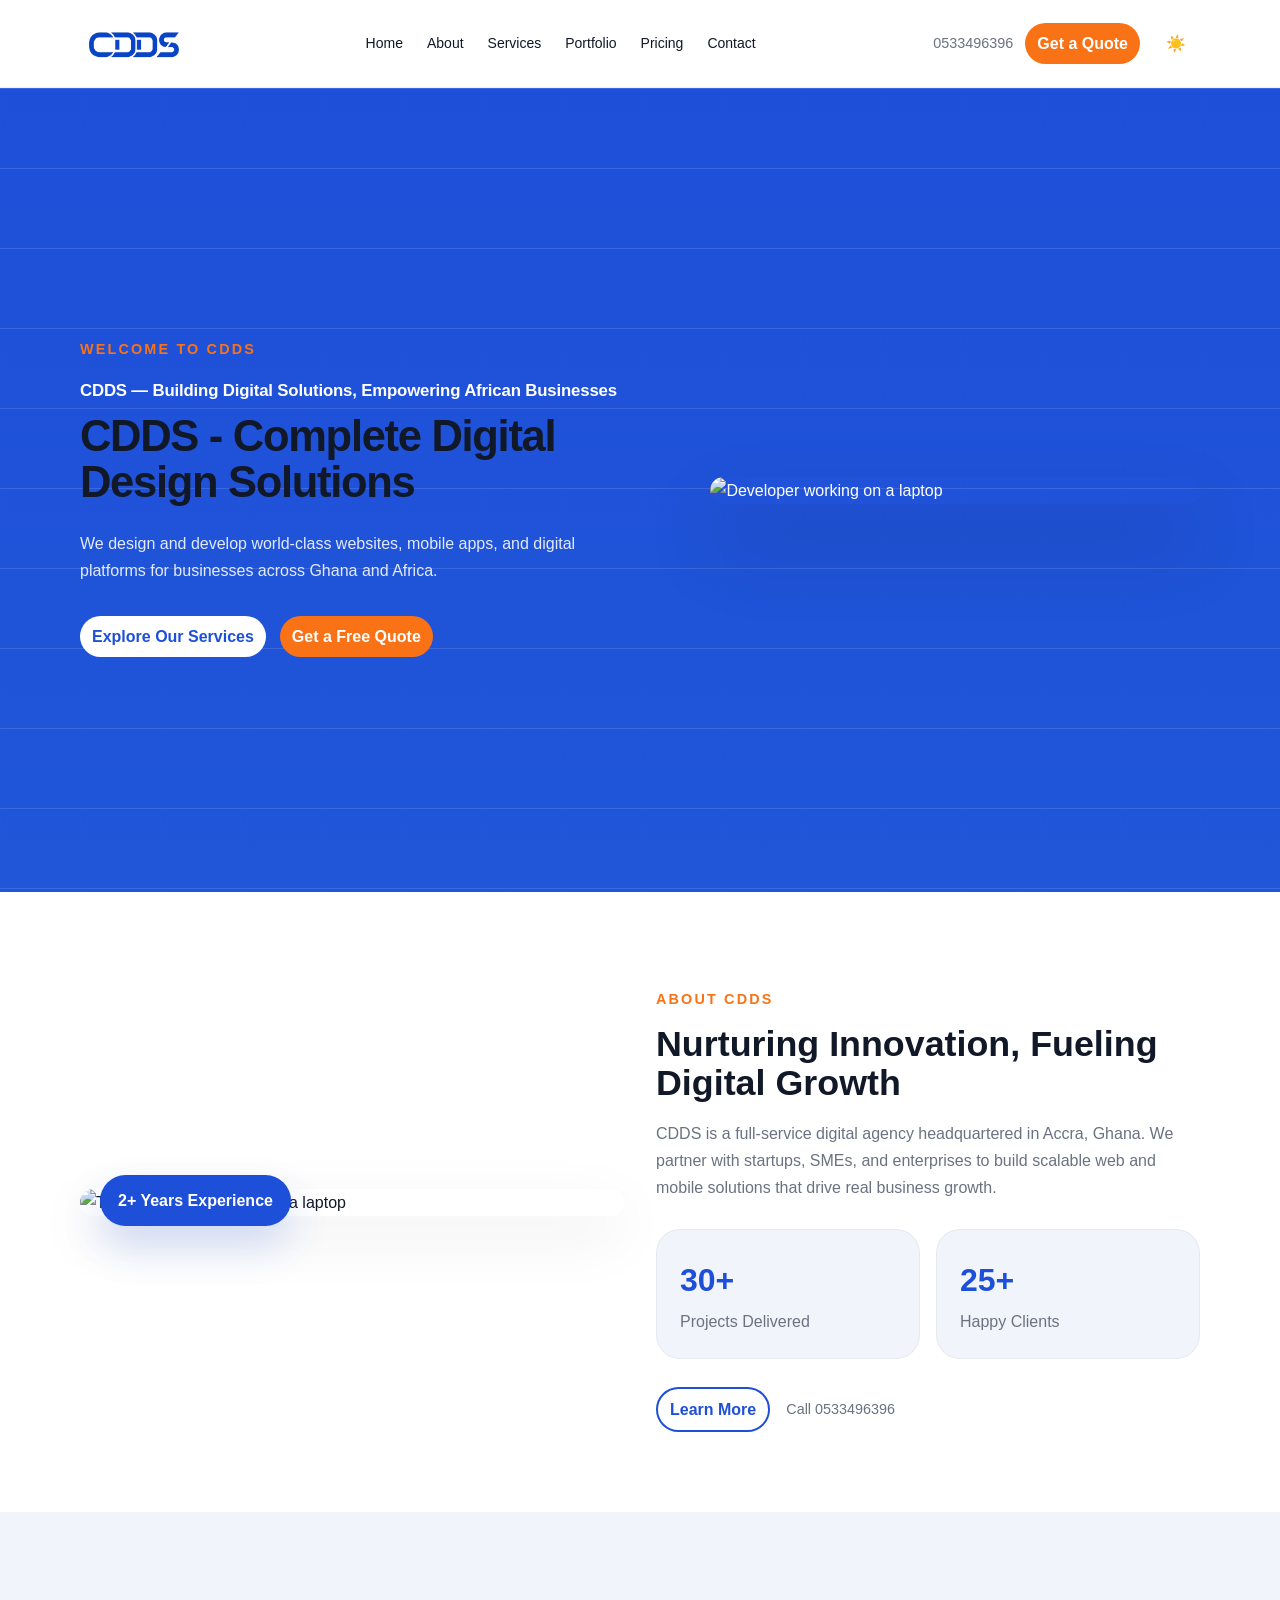
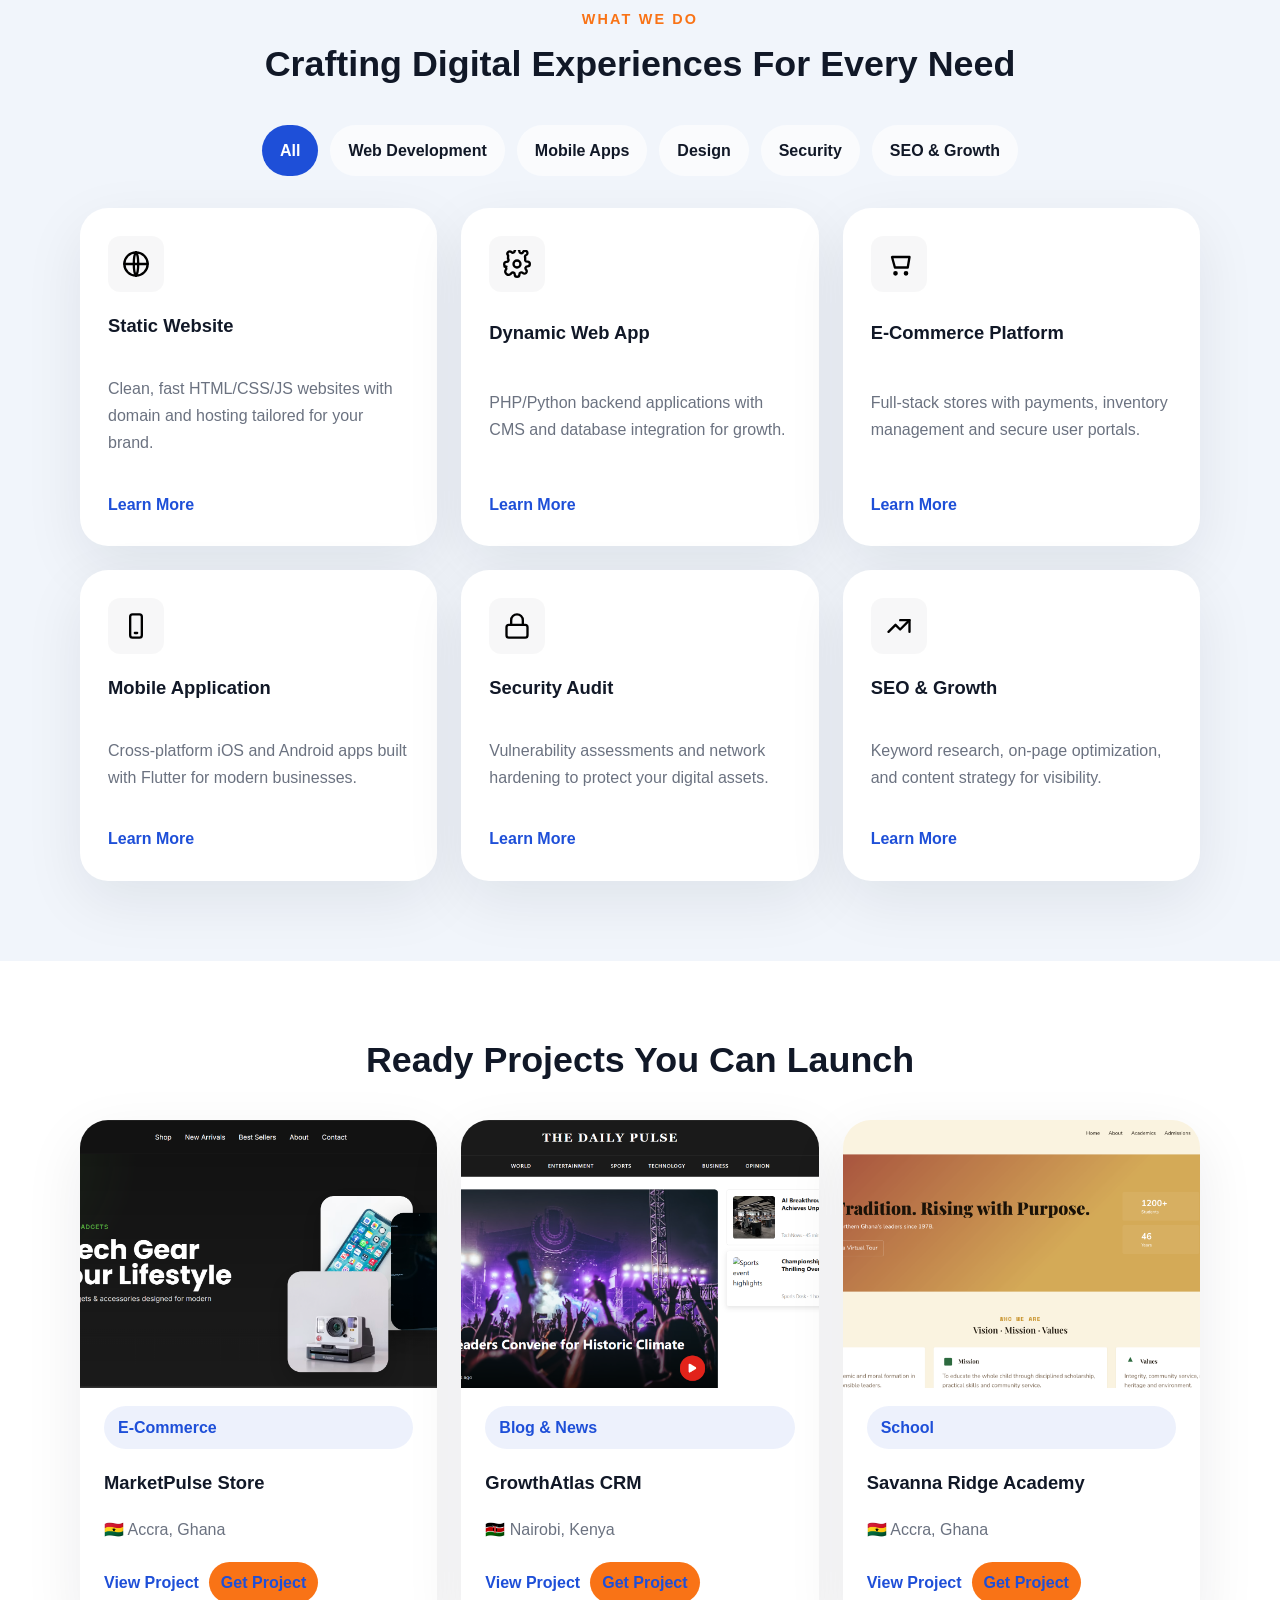
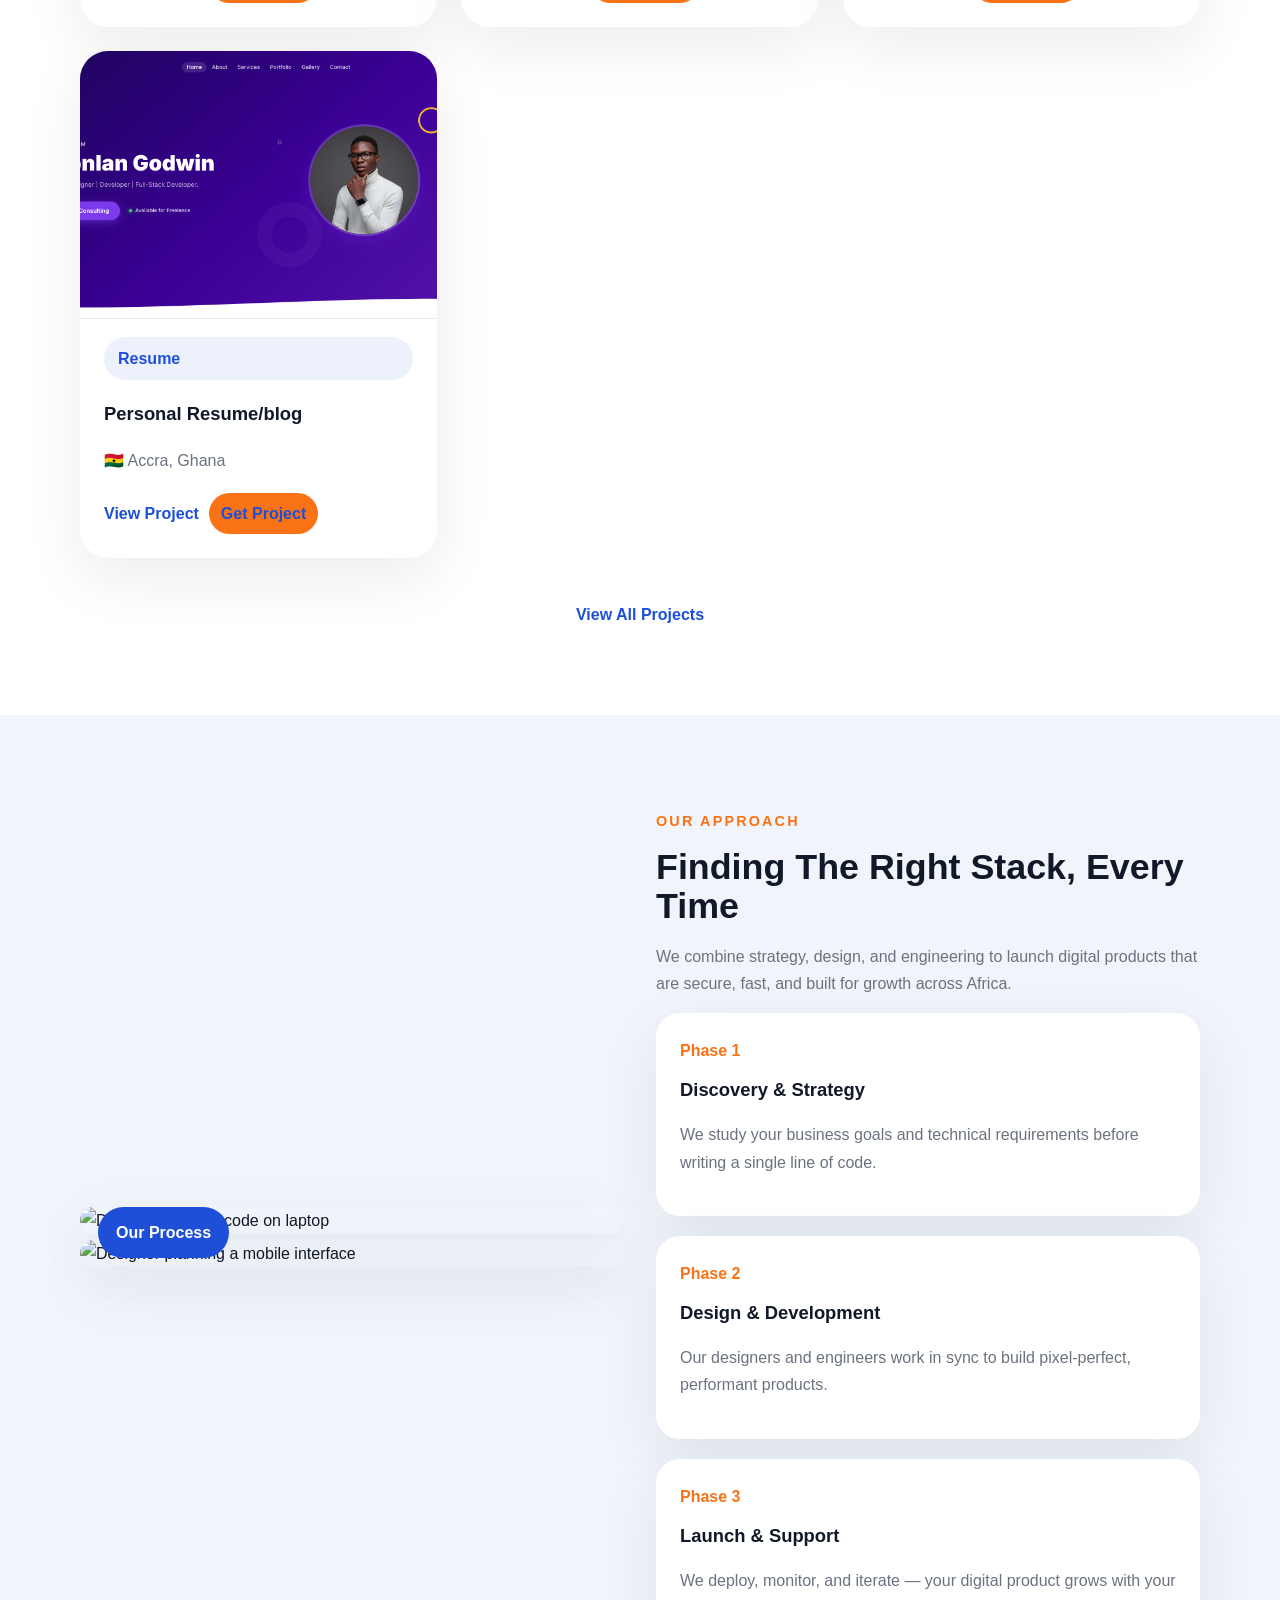
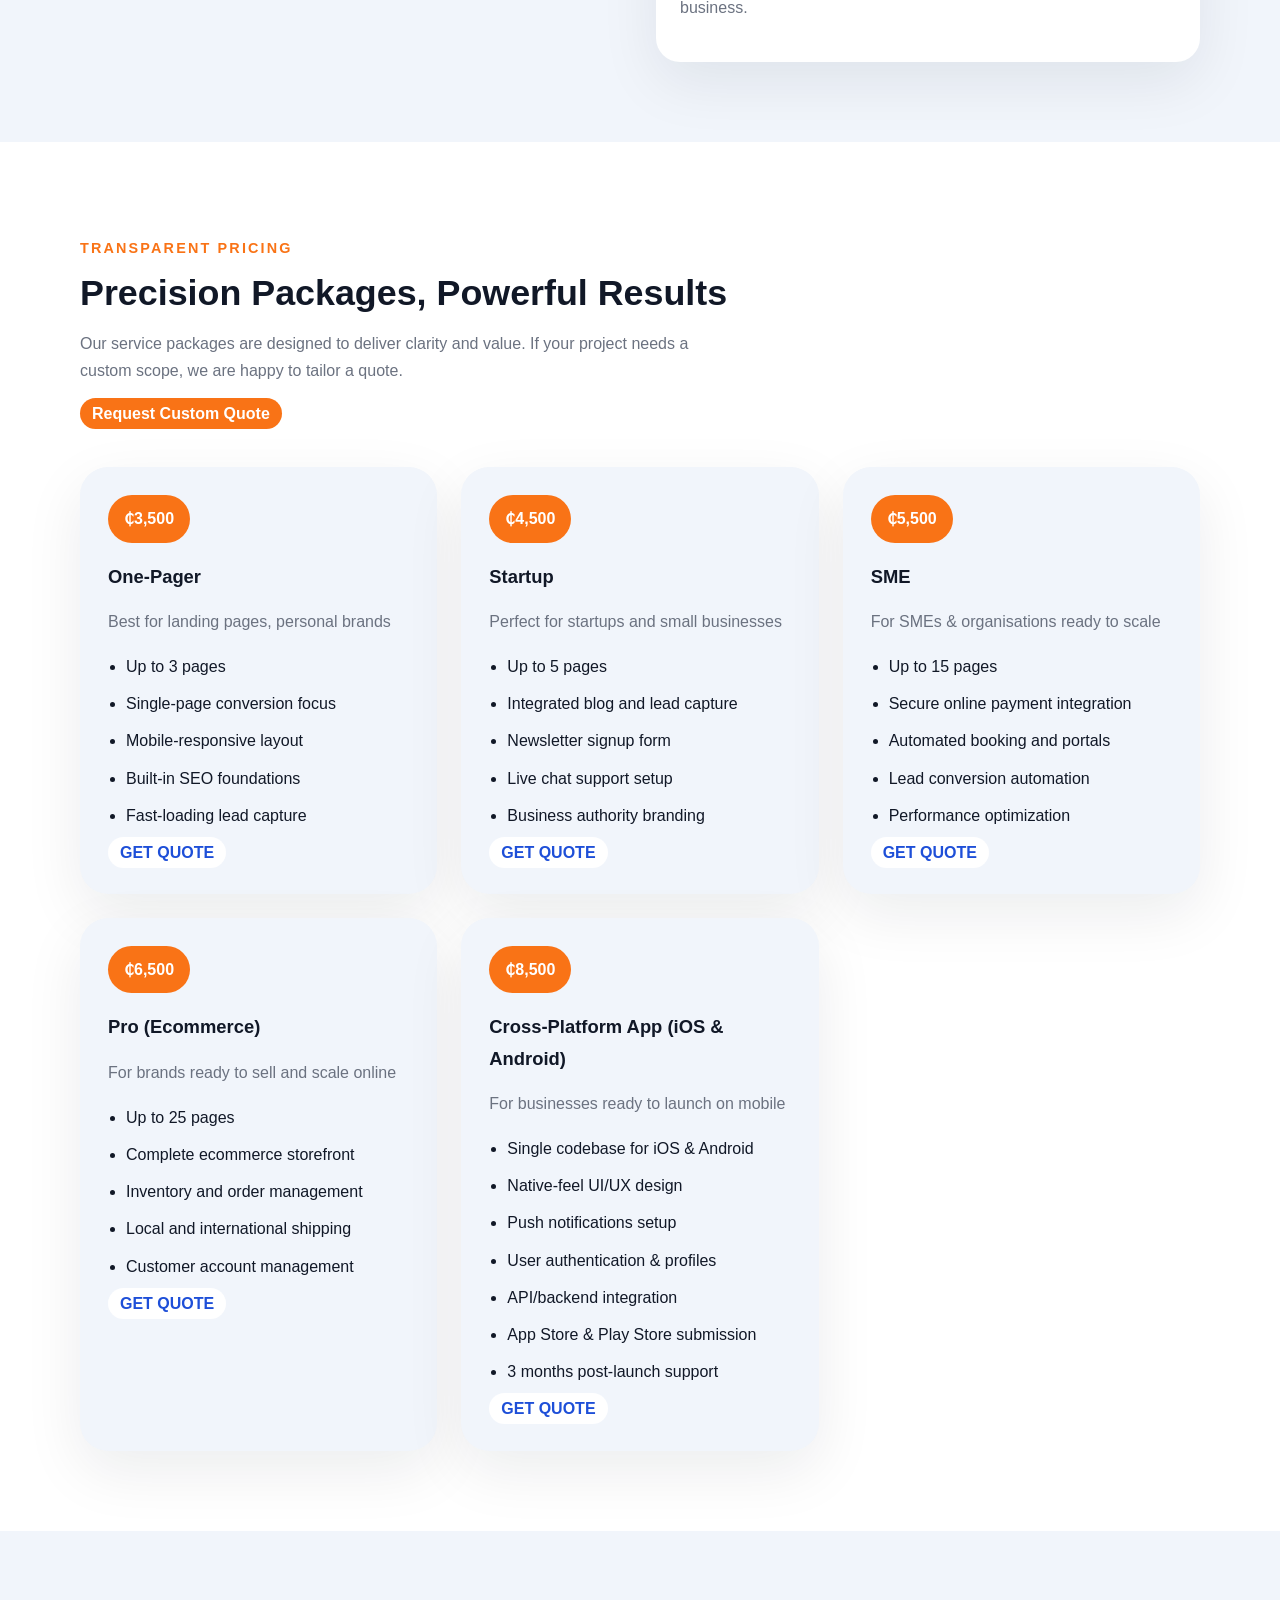
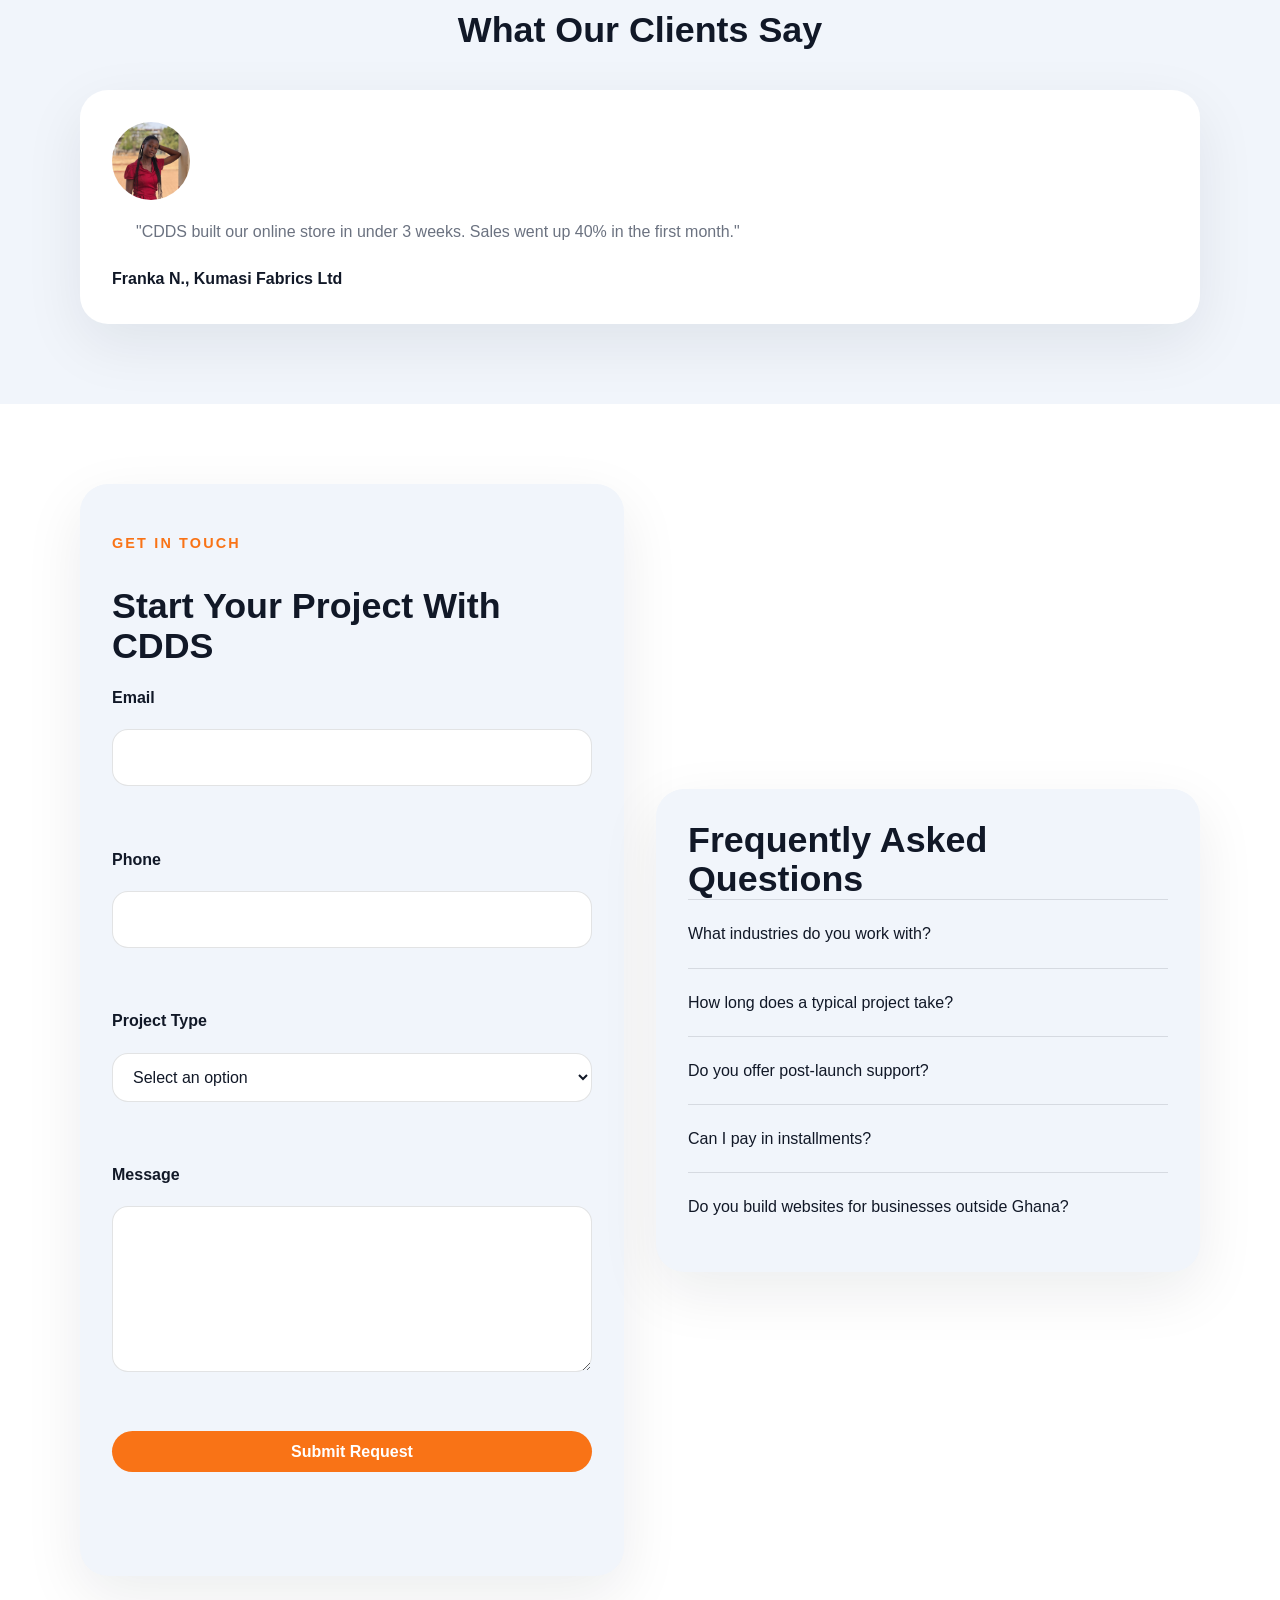
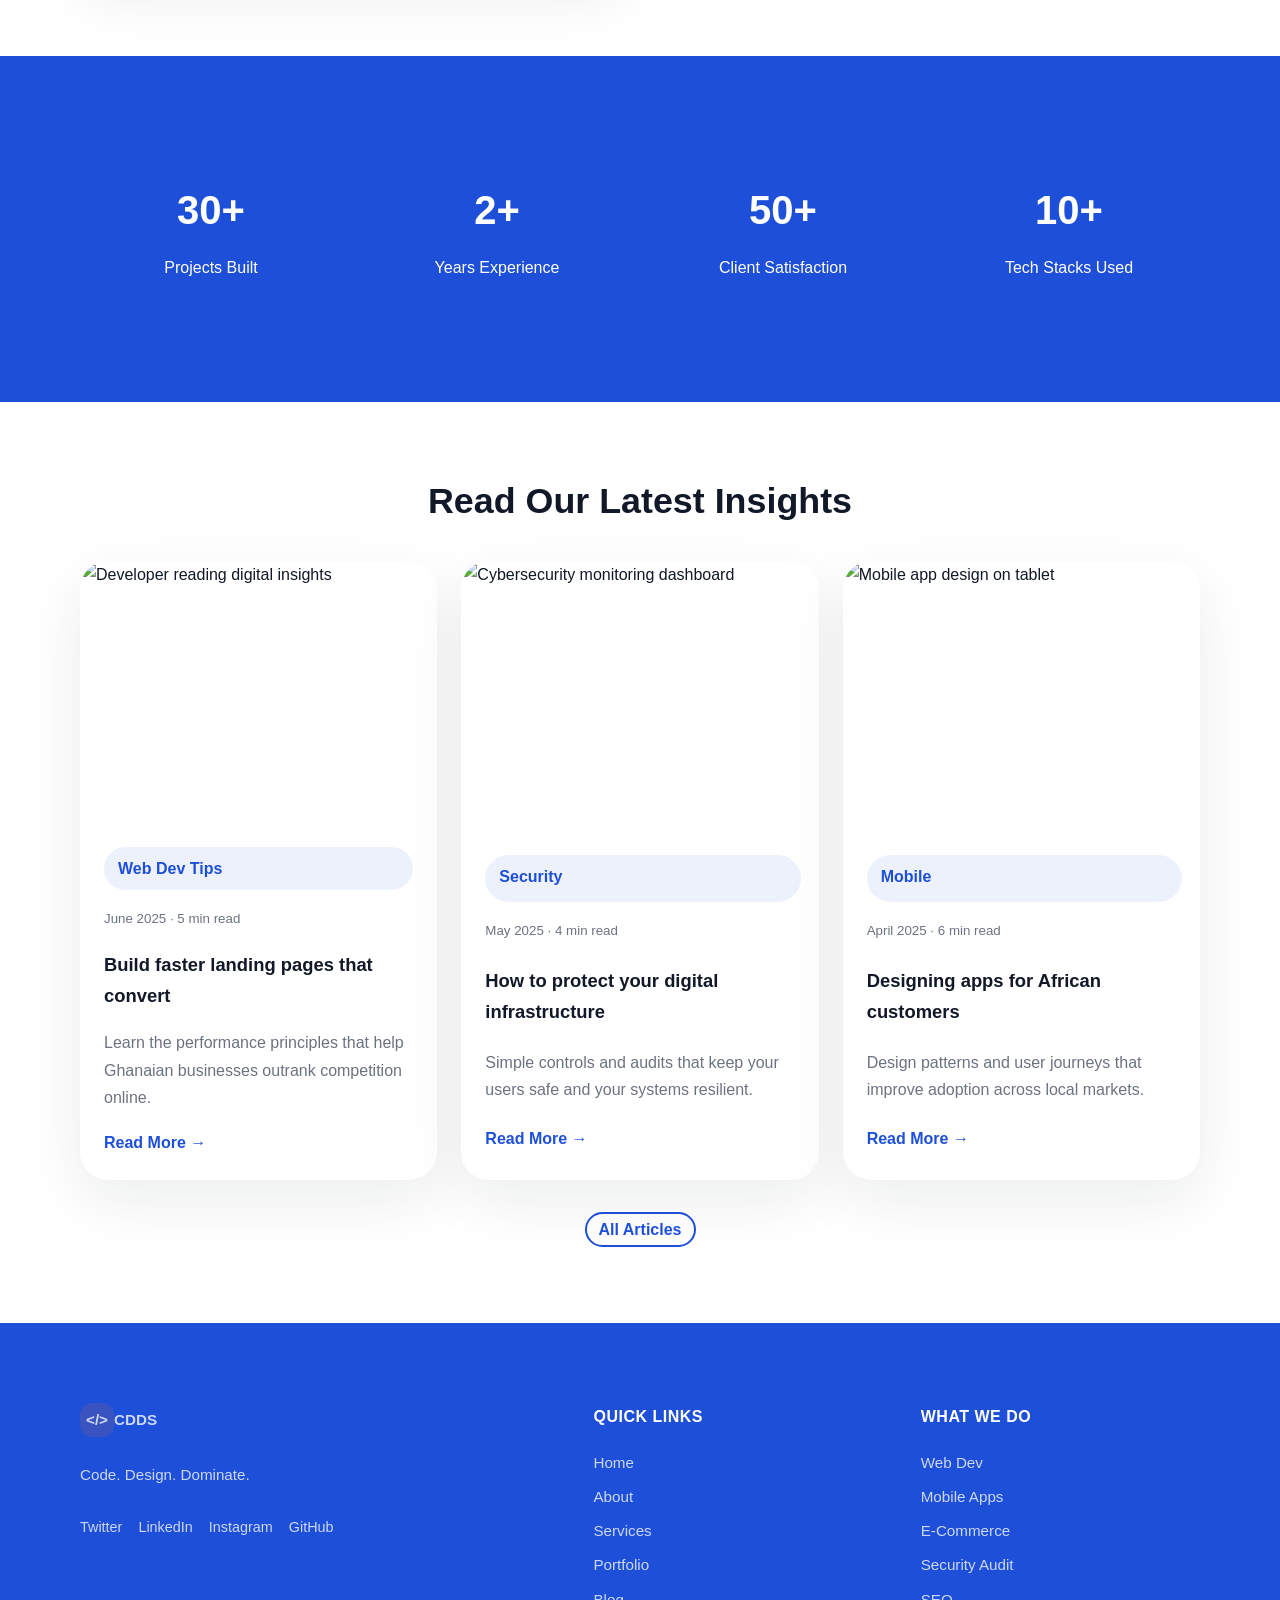
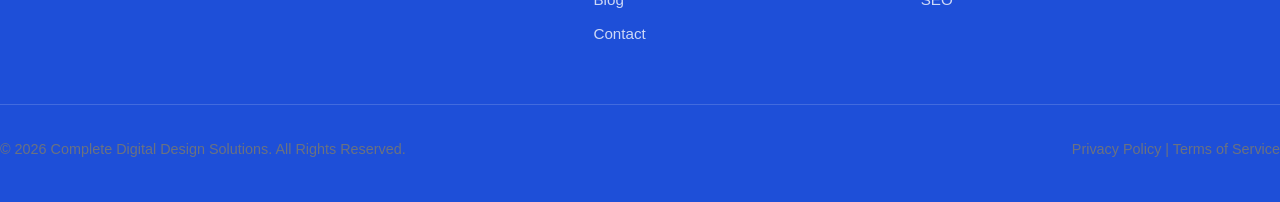
==== commit cef33bff: "feat: enhance contact form with modal, toast notifications, and improved validation - Implemented a " ====
--- a/index.html
+++ b/index.html
@@ -5,8 +5,7 @@
   <meta http-equiv="X-UA-Compatible" content="IE=edge">
   <meta name="viewport" content="width=device-width, initial-scale=1.0">
   <meta name="robots" content="index, follow">
-  <meta http-equiv="Content-Security-Policy" content="default-src 'self'; script-src 'self'; style-src 'self' https://fonts.googleapis.com; font-src https://fonts.gstatic.com; img-src 'self' https: data:; connect-src 'self'; frame-ancestors 'none';">
-  <meta http-equiv="X-Frame-Options" content="DENY">
+  <meta http-equiv="Content-Security-Policy" content="default-src 'self'; script-src 'self' 'unsafe-inline' https://embed.tawk.to https://tawk.to https://*.tawk.to https://*.tawkcdn.com; style-src 'self' 'unsafe-inline' https://fonts.googleapis.com https://embed.tawk.to https://tawk.to https://*.tawk.to https://*.tawkcdn.com; style-src-elem 'self' 'unsafe-inline' https://fonts.googleapis.com https://embed.tawk.to https://tawk.to https://*.tawk.to https://*.tawkcdn.com; font-src 'self' https://fonts.gstatic.com https://embed.tawk.to https://tawk.to https://*.tawk.to https://*.tawkcdn.com; img-src 'self' https: data: https://embed.tawk.to https://tawk.to https://*.tawk.to https://*.tawkcdn.com; connect-src 'self' https://formspree.io https://api.formspree.io https://embed.tawk.to https://tawk.to https://va.tawk.to https://*.tawk.to https://*.tawkcdn.com wss: wss://*.tawk.to wss://vsb*.tawk.to; frame-src https://embed.tawk.to https://tawk.to https://*.tawk.to https://*.tawkcdn.com;">
   <title>Complete Digital Design Solutions (CDDS) | Web & Mobile Development in Ghana</title>
   <meta name="description" content="Complete Digital Design Solutions delivers premium web, mobile and digital solutions from Accra, Ghana. Performance, security and growth for African businesses.">
   <link rel="canonical" href="https://www.cdds.com.gh/">
@@ -35,7 +34,7 @@
         "contactPoint": [
           {
             "@type": "ContactPoint",
-            "telephone": "+233 XX XXX XXXX",
+            "telephone": "0533496396",
             "contactType": "customer service",
             "areaServed": "GH",
             "availableLanguage": ["English"]
@@ -53,7 +52,7 @@
         "@type": "LocalBusiness",
         "name": "Complete Digital Design Solutions (CDDS)",
         "image": "https://images.unsplash.com/photo-1498050108023-c5249f4df085?w=1200",
-        "telephone": "+233 XX XXX XXXX",
+        "telephone": "0533496396",
         "priceRange": "GHS",
         "address": {
           "@type": "PostalAddress",
@@ -107,8 +106,9 @@
   <div class="preloader" id="preloader" aria-hidden="true">
     <div class="spinner" aria-label="Loading"></div>
   </div>
-
-  <header class="site-header" id="home">
+  <div id="toast-container" class="toast-container" aria-live="polite" aria-atomic="true"></div>
+
+  <header class="site-header">
     <div class="container header-inner">
       <a class="brand" href="#home">
         <img src="assets/logo.png" alt="CDDS logo" class="brand-logo" loading="lazy">
@@ -126,23 +126,26 @@
         <a href="#contact">Contact</a>
       </nav>
       <div class="header-actions">
-        <a class="contact-phone" href="tel:+233XX XXX XXXX">+233 XX XXX XXXX</a>
-        <a class="button button-secondary" href="#contact">Get a Quote</a>
+        <a class="contact-phone" href="tel:0533496396">0533496396</a>
+        <a class="button button-secondary" data-project="">Get a Quote</a>
         <button class="toggle-theme" type="button" aria-label="Toggle dark mode">☀️</button>
       </div>
     </div>
   </header>
 
+  <!-- Dedicated home anchor so in-page Home links scroll to top -->
+  <section id="home" class="home-anchor" aria-label="Home" role="region" tabindex="-1"></section>
   <main>
     <section class="hero section-hero" aria-labelledby="hero-heading">
       <div class="container hero-grid">
         <div class="hero-copy">
           <p class="eyebrow">Welcome to CDDS</p>
-          <h1 id="hero-heading">Building Digital Solutions, Empowering African Businesses</h1>
+          <h2 class="site-meaning">CDDS — Building Digital Solutions, Empowering African Businesses</h2>
+          <h1 id="hero-heading">CDDS - Complete Digital Design Solutions</h1>
           <p class="hero-text">We design and develop world-class websites, mobile apps, and digital platforms for businesses across Ghana and Africa.</p>
           <div class="hero-actions">
             <a class="button button-primary" href="#services">Explore Our Services</a>
-            <a class="button button-accent" href="#contact">Get a Free Quote</a>
+            <a class="button button-accent" data-project="">Get a Free Quote</a>
           </div>
         </div>
         <div class="hero-media">
@@ -155,7 +158,7 @@
       <div class="container split-grid">
         <div class="image-panel">
           <img src="https://images.unsplash.com/photo-1522071820081-009f0129c71c?w=900" alt="Team collaborating around a laptop" loading="lazy">
-          <div class="badge">5+ Years Experience</div>
+          <div class="badge">2+ Years Experience</div>
         </div>
         <div class="content-panel">
           <p class="eyebrow orange">About CDDS</p>
@@ -163,17 +166,17 @@
           <p>CDDS is a full-service digital agency headquartered in Accra, Ghana. We partner with startups, SMEs, and enterprises to build scalable web and mobile solutions that drive real business growth.</p>
           <div class="stat-grid">
             <div class="stat-card">
-              <strong>120+</strong>
+              <strong>30+</strong>
               <span>Projects Delivered</span>
             </div>
             <div class="stat-card">
-              <strong>50+</strong>
+              <strong>25+</strong>
               <span>Happy Clients</span>
             </div>
           </div>
           <div class="panel-actions">
             <a class="button button-outline" href="#portfolio">Learn More</a>
-            <a class="contact-phone" href="tel:+233XX XXX XXXX">Call +233 XX XXX XXXX</a>
+            <a class="contact-phone" href="tel:0533496396">Call 0533496396</a>
           </div>
         </div>
       </div>
@@ -197,37 +200,37 @@
           <div class="service-icon"><img src="assets/icons/globe.svg" alt="Static Website icon" loading="lazy"></div>
           <h3 id="service-1-title">Static Website</h3>
           <p>Clean, fast HTML/CSS/JS websites with domain and hosting tailored for your brand.</p>
-          <a href="#contact">Learn More</a>
+          <a href="#contact" data-project="static">Learn More</a>
         </article>
         <article class="service-card" data-category="web design" aria-labelledby="service-2-title">
           <div class="service-icon"><img src="assets/icons/cog.svg" alt="Dynamic Web App icon" loading="lazy"></div>
           <h3 id="service-2-title">Dynamic Web App</h3>
           <p>PHP/Python backend applications with CMS and database integration for growth.</p>
-          <a href="#contact">Learn More</a>
+          <a href="#contact" data-project="dynamic">Learn More</a>
         </article>
         <article class="service-card" data-category="web design" aria-labelledby="service-3-title">
           <div class="service-icon"><img src="assets/icons/cart.svg" alt="E-Commerce Platform icon" loading="lazy"></div>
           <h3 id="service-3-title">E-Commerce Platform</h3>
           <p>Full-stack stores with payments, inventory management and secure user portals.</p>
-          <a href="#contact">Learn More</a>
+          <a href="#contact" data-project="ecommerce">Learn More</a>
         </article>
         <article class="service-card" data-category="mobile" aria-labelledby="service-4-title">
           <div class="service-icon"><img src="assets/icons/mobile.svg" alt="Mobile Application icon" loading="lazy"></div>
           <h3 id="service-4-title">Mobile Application</h3>
           <p>Cross-platform iOS and Android apps built with Flutter for modern businesses.</p>
-          <a href="#contact">Learn More</a>
+          <a href="#contact" data-project="mobile">Learn More</a>
         </article>
         <article class="service-card" data-category="security" aria-labelledby="service-5-title">
           <div class="service-icon"><img src="assets/icons/lock.svg" alt="Security Audit icon" loading="lazy"></div>
           <h3 id="service-5-title">Security Audit</h3>
           <p>Vulnerability assessments and network hardening to protect your digital assets.</p>
-          <a href="#contact">Learn More</a>
+          <a href="#contact" data-project="security">Learn More</a>
         </article>
         <article class="service-card" data-category="seo" aria-labelledby="service-6-title">
           <div class="service-icon"><img src="assets/icons/chart-line.svg" alt="SEO & Growth icon" loading="lazy"></div>
           <h3 id="service-6-title">SEO & Growth</h3>
           <p>Keyword research, on-page optimization, and content strategy for visibility.</p>
-          <a href="#contact">Learn More</a>
+          <a href="#contact" data-project="seo">Learn More</a>
         </article>
       </div>
     </section>
@@ -236,31 +239,50 @@
       <div class="container section-header">
         <h2>Ready Projects You Can Launch</h2>
       </div>
-      <div class="container portfolio-grid">
+      <div class="container portfolio-grid collapsed" id="portfolio-grid">
         <article class="project-card">
-          <img src="https://images.unsplash.com/photo-1547658719-da2b51169166?w=600" alt="E-commerce dashboard on laptop screen" loading="lazy">
+          <img src="assets/project_pics/e_com.png" alt="E-commerce dashboard on laptop screen" loading="lazy">
           <span class="project-tag">E-Commerce</span>
           <h3>MarketPulse Store</h3>
           <p>🇬🇭 Accra, Ghana</p>
-          <a href="#contact">View Project</a>
+          <div class="project-actions">
+            <a href="https://glowman-kaygee.github.io/e-com/">View Project</a>
+            <a class="button button-accent" href="#contact" data-project="ecommerce" data-project-name="MarketPulse Store">Get Project</a>
+          </div>
         </article>
         <article class="project-card">
-          <img src="https://images.unsplash.com/photo-1551650975-87deedd944c3?w=600" alt="Team reviewing a SaaS platform design" loading="lazy">
-          <span class="project-tag">SaaS</span>
+          <img src="assets/project_pics/news_1.png" alt="Team reviewing a SaaS platform design" loading="lazy">
+          <span class="project-tag">Blog & News</span>
           <h3>GrowthAtlas CRM</h3>
           <p>🇰🇪 Nairobi, Kenya</p>
-          <a href="#contact">View Project</a>
+          <div class="project-actions">
+            <a href="assets/projects/news/index.html">View Project</a>
+            <a class="button button-accent" href="#contact" data-project="dynamic" data-project-name="GrowthAtlas CRM">Get Project</a>
+          </div>
         </article>
         <article class="project-card">
-          <img src="https://images.unsplash.com/photo-1460925895917-afdab827c52f?w=600" alt="Corporate website interface mockup" loading="lazy">
-          <span class="project-tag">Corporate</span>
-          <h3>Accra Enterprise</h3>
+          <img src="assets/project_pics/school.png" alt="Corporate website interface mockup" loading="lazy">
+          <span class="project-tag">School</span>
+          <h3>Savanna Ridge Academy</h3>
           <p>🇬🇭 Accra, Ghana</p>
-          <a href="#contact">View Project</a>
+          <div class="project-actions">
+            <a href="assets/projects/school/index.html">View Project</a>
+            <a class="button button-accent" href="#contact" data-project="static" data-project-name="Savanna Ridge Academy">Get Project</a>
+          </div>
+        </article>
+        <article class="project-card">
+          <img src="assets/project_pics/resume.png" alt="Personal resume/blog interface" loading="lazy">
+          <span class="project-tag">Resume</span>
+          <h3>Personal Resume/blog</h3>
+          <p>🇬🇭 Accra, Ghana</p>
+          <div class="project-actions">
+            <a href="https://kgodwin-jang.github.io/portfolio/" target="_blank">View Project</a>
+            <a class="button button-accent" href="#contact" data-project="dynamic" data-project-name="Personal Resume/blog">Get Project</a>
+          </div>
         </article>
       </div>
       <div class="container cta-center">
-        <a class="button button-primary" href="#contact">View All Projects</a>
+        <button id="view-all-projects" class="button button-primary" type="button" aria-expanded="false" aria-controls="portfolio-grid">View All Projects</button>
       </div>
     </section>
 
@@ -302,72 +324,80 @@
           <p class="eyebrow">Transparent Pricing</p>
           <h2>Precision Packages, Powerful Results</h2>
           <p>Our service packages are designed to deliver clarity and value. If your project needs a custom scope, we are happy to tailor a quote.</p>
-          <a class="button button-accent" href="#contact">Request Custom Quote</a>
+          <a class="button button-accent" data-project="">Request Custom Quote</a>
         </div>
       </div>
       <div class="container pricing-grid">
         <article class="price-card">
-          <span class="price-badge">3,000 GHS</span>
-          <h3>Static Website</h3>
+          <span class="price-badge">₵3,500</span>
+          <h3>One-Pager</h3>
+          <p class="price-tagline">Best for landing pages, personal brands</p>
           <ul>
-            <li>Fast landing pages</li>
-            <li>Responsive design</li>
-            <li>Hosting setup</li>
+            <li>Up to 3 pages</li>
+            <li>Single-page conversion focus</li>
+            <li>Mobile-responsive layout</li>
+            <li>Built-in SEO foundations</li>
+            <li>Fast-loading lead capture</li>
           </ul>
-        </article>
+          <div class="card-actions"><a class="button button-primary" data-project="static">GET QUOTE</a></div>
+        </article>
+
         <article class="price-card">
-          <span class="price-badge">5,500 GHS</span>
-          <h3>Dynamic Website</h3>
+          <span class="price-badge">₵4,500</span>
+          <h3>Startup</h3>
+          <p class="price-tagline">Perfect for startups and small businesses</p>
           <ul>
-            <li>CMS integration</li>
-            <li>Backend workflows</li>
-            <li>Performance tuned</li>
+            <li>Up to 5 pages</li>
+            <li>Integrated blog and lead capture</li>
+            <li>Newsletter signup form</li>
+            <li>Live chat support setup</li>
+            <li>Business authority branding</li>
           </ul>
-        </article>
+          <div class="card-actions"><a class="button button-primary" data-project="dynamic">GET QUOTE</a></div>
+        </article>
+
         <article class="price-card">
-          <span class="price-badge">8,500 GHS</span>
-          <h3>E-Commerce Platform</h3>
+          <span class="price-badge">₵5,500</span>
+          <h3>SME</h3>
+          <p class="price-tagline">For SMEs & organisations ready to scale</p>
           <ul>
-            <li>Payments & carts</li>
-            <li>Inventory tools</li>
-            <li>User accounts</li>
+            <li>Up to 15 pages</li>
+            <li>Secure online payment integration</li>
+            <li>Automated booking and portals</li>
+            <li>Lead conversion automation</li>
+            <li>Performance optimization</li>
           </ul>
-        </article>
+          <div class="card-actions"><a class="button button-primary" data-project="dynamic">GET QUOTE</a></div>
+        </article>
+
         <article class="price-card">
-          <span class="price-badge">12,000 GHS</span>
-          <h3>Mobile App</h3>
+          <span class="price-badge">₵6,500</span>
+          <h3>Pro (Ecommerce)</h3>
+          <p class="price-tagline">For brands ready to sell and scale online</p>
           <ul>
-            <li>iOS and Android</li>
-            <li>Cross-platform build</li>
-            <li>App store ready</li>
+            <li>Up to 25 pages</li>
+            <li>Complete ecommerce storefront</li>
+            <li>Inventory and order management</li>
+            <li>Local and international shipping</li>
+            <li>Customer account management</li>
           </ul>
-        </article>
+          <div class="card-actions"><a class="button button-primary" data-project="ecommerce">GET QUOTE</a></div>
+        </article>
+
         <article class="price-card">
-          <span class="price-badge">2,000 GHS</span>
-          <h3>Security Audit</h3>
+          <span class="price-badge">₵8,500</span>
+          <h3>Cross-Platform App (iOS &amp; Android)</h3>
+          <p class="price-tagline">For businesses ready to launch on mobile</p>
           <ul>
-            <li>Risk assessment</li>
-            <li>Hardening plan</li>
-            <li>Compliance review</li>
+            <li>Single codebase for iOS &amp; Android</li>
+            <li>Native-feel UI/UX design</li>
+            <li>Push notifications setup</li>
+            <li>User authentication &amp; profiles</li>
+            <li>API/backend integration</li>
+            <li>App Store &amp; Play Store submission</li>
+            <li>3 months post-launch support</li>
           </ul>
-        </article>
-        <article class="price-card">
-          <span class="price-badge">500 GHS/mo</span>
-          <h3>Monthly Maintenance</h3>
-          <ul>
-            <li>Updates & backups</li>
-            <li>Performance checks</li>
-            <li>Small fixes</li>
-          </ul>
-        </article>
-        <article class="price-card">
-          <span class="price-badge">1,500 GHS/mo</span>
-          <h3>SEO Package</h3>
-          <ul>
-            <li>Keyword strategy</li>
-            <li>Content optimization</li>
-            <li>Performance monitoring</li>
-          </ul>
+          <div class="card-actions"><a class="button button-primary" data-project="mobile">GET QUOTE</a></div>
         </article>
       </div>
     </section>
@@ -378,32 +408,36 @@
       </div>
       <div class="container testimonial-carousel" aria-live="polite">
         <article class="testimonial active" data-index="0">
-          <img src="https://images.unsplash.com/photo-1544005313-94ddf0286df2?w=150" alt="Portrait of Ama K" loading="lazy">
+          <img src="assets/testimonial_pics/Franka.jpg" alt="Portrait of Ama K" loading="lazy">
           <p>"CDDS built our online store in under 3 weeks. Sales went up 40% in the first month."</p>
-          <span class="testimonial-author">Ama K., Kumasi Fabrics Ltd</span>
+          <span class="testimonial-author">Franka N., Kumasi Fabrics Ltd</span>
         </article>
         <article class="testimonial" data-index="1">
-          <img src="https://images.unsplash.com/photo-1544723795-3fb6469f5b39?w=150" alt="Portrait of Kwame A" loading="lazy">
+          <img src="assets/testimonial_pics/jang.jpg" alt="Portrait of Kwame A" loading="lazy">
           <p>"The most professional team I've worked with in Ghana. Highly recommend for any serious business."</p>
-          <span class="testimonial-author">Kwame A., TechStart Ghana</span>
+          <span class="testimonial-author">Jang K., TechStart Ghana</span>
         </article>
         <article class="testimonial" data-index="2">
-          <img src="https://images.unsplash.com/photo-1544723795-3fb6469f5b39?w=150" alt="Portrait of Abena M" loading="lazy">
+          <img src="assets/testimonial_pics/sam.jpg" alt="Portrait of Abena M" loading="lazy">
           <p>"They redesigned our company website and our leads doubled. Worth every pesewa."</p>
-          <span class="testimonial-author">Abena M., MediCare Ghana</span>
+          <span class="testimonial-author">Mr.Samuel T., MediCare Ghana</span>
         </article>
       </div>
     </section>
 
     <section class="section faq-contact" id="contact">
       <div class="container split-grid">
-        <form class="contact-form" novalidate>
+        <form class="contact-form" action="https://formspree.io/f/mvznedpe" method="POST" novalidate>
+          <!-- Honeypot field to trap bots (should remain empty) -->
+          <input type="text" name="_gotcha" id="_gotcha" autocomplete="off" tabindex="-1" style="position:absolute;left:-9999px;top:auto;width:1px;height:1px;overflow:hidden;" aria-hidden="true">
           <p class="eyebrow orange">Get In Touch</p>
           <h2>Start Your Project With CDDS</h2>
-          <label for="name">Name</label>
-          <input id="name" name="name" type="text" required>
           <label for="email">Email</label>
           <input id="email" name="email" type="email" required>
+          <div class="field-error" id="error-email" aria-live="polite"></div>
+          <label for="phone">Phone</label>
+          <input id="phone" name="phone" type="tel" required>
+          <div class="field-error" id="error-phone" aria-live="polite"></div>
           <label for="project">Project Type</label>
           <select id="project" name="project" required>
             <option value="">Select an option</option>
@@ -414,8 +448,10 @@
             <option value="security">Security Audit</option>
             <option value="seo">SEO & Growth</option>
           </select>
+          <div class="field-error" id="error-project" aria-live="polite"></div>
           <label for="message">Message</label>
           <textarea id="message" name="message" rows="5" required></textarea>
+          <div class="field-error" id="error-message" aria-live="polite"></div>
           <!-- reCAPTCHA placeholder: integrate with your site key and backend validation -->
           <button class="button button-accent" type="submit">Submit Request</button>
           <p class="form-status" aria-live="polite"></p>
@@ -448,10 +484,10 @@
 
     <section class="section stats-bar">
       <div class="container stats-grid">
-        <div><strong class="count" data-target="120">0</strong><span>Projects Built</span></div>
-        <div><strong class="count" data-target="5">0</strong><span>Years Experience</span></div>
-        <div><strong class="count" data-target="99">0</strong><span>Client Satisfaction</span></div>
-        <div><strong class="count" data-target="15">0</strong><span>Tech Stacks Used</span></div>
+        <div><strong class="count" data-target="30">0</strong><span>Projects Built</span></div>
+        <div><strong class="count" data-target="2">0</strong><span>Years Experience</span></div>
+        <div><strong class="count" data-target="50">0</strong><span>Client Satisfaction</span></div>
+        <div><strong class="count" data-target="10">0</strong><span>Tech Stacks Used</span></div>
       </div>
     </section>
 
@@ -522,12 +558,80 @@
       </div>
     </div>
     <div class="footer-bottom">
-      <p>© 2025 Complete Digital Design Solutions. All Rights Reserved.</p>
+      <p>© <span id="copyright-year">2026</span> Complete Digital Design Solutions. All Rights Reserved.</p>
       <p><a href="#" rel="noopener noreferrer">Privacy Policy</a> | <a href="#" rel="noopener noreferrer">Terms of Service</a></p>
     </div>
   </footer>
 
   <button class="back-to-top" type="button" aria-label="Scroll back to top">↑</button>
   <script src="script.js" defer></script>
+  <!-- Tawk.to widget loaded from local file to satisfy CSP -->
+  <script src="assets/tawk.js"></script>
+
+  <!-- Fallback chat button shown when Tawk fails to load for visitors -->
+  <style>
+    #tawk-fallback {
+      position: fixed;
+      left: 22px; /* show fallback on bottom-left */
+      bottom: 90px;
+      z-index: 2147483646;
+      display: none;
+      background: var(--color-highlight);
+      color: var(--color-white);
+      border: none;
+      border-radius: 999px;
+      padding: 12px 16px;
+      font-weight: 700;
+      box-shadow: 0 12px 40px rgba(15,23,42,0.18);
+      cursor: pointer;
+    }
+  </style>
+
+  <button id="tawk-fallback" type="button">Chat with us</button>
+
+  <script>
+    // Show fallback if Tawk doesn't initialize within 4s
+    (function(){
+      const fallback = document.getElementById('tawk-fallback');
+      function showFallback(){
+        if (window.Tawk_API && typeof window.Tawk_API === 'object') {
+          // Tawk loaded — hide fallback
+          fallback.style.display = 'none';
+          return;
+        }
+        fallback.style.display = 'block';
+      }
+
+      // Attempt to hide fallback if Tawk becomes available later
+      let checks = 0;
+      const interval = setInterval(() => {
+        if (window.Tawk_API && typeof window.Tawk_API === 'object') {
+          fallback.style.display = 'none';
+          clearInterval(interval);
+        }
+        checks += 1;
+        if (checks >= 6) { // after ~6s show fallback and stop checking
+          showFallback();
+          clearInterval(interval);
+        }
+      }, 1000);
+
+      // Fallback action: scroll to contact form as alternative to chat
+      fallback.addEventListener('click', function(){
+        const contact = document.getElementById('contact');
+        if (contact) contact.scrollIntoView({behavior:'smooth'});
+      });
+    })();
+  </script>
+  <!-- Contact form modal (moved into view when opened) -->
+  <div id="contact-modal" class="modal-overlay" aria-hidden="true">
+    <div class="modal" role="dialog" aria-modal="true" aria-labelledby="contact-modal-title">
+      <button class="modal-close" aria-label="Close contact form">×</button>
+      <div class="modal-body">
+        <h2 id="contact-modal-title">Get a Quote</h2>
+        <!-- The contact form will be moved here when the modal opens -->
+      </div>
+    </div>
+  </div>
 </body>
 </html>
--- a/style.css
+++ b/style.css
@@ -564,6 +564,17 @@
   color: var(--color-primary);
 }
 
+/* Arrange project action links on one line */
+.project-actions {
+  display: flex;
+  gap: 10px;
+  align-items: center;
+  margin: 0 24px;
+}
+.project-actions > a {
+  margin: 0;
+}
+
 .cta-center {
   text-align: center;
   margin-top: 36px;
@@ -799,6 +810,14 @@
   min-height: 22px;
 }
 
+/* Inline field error text shown under inputs */
+.field-error {
+  color: var(--color-highlight);
+  font-size: 0.9rem;
+  min-height: 1.2em;
+  margin-top: 6px;
+}
+
 .accordion-item {
   border-top: 1px solid rgba(17,24,39,0.12);
 }
@@ -848,6 +867,11 @@
   margin-bottom: 10px;
 }
 
+.stats-grid span {
+  color: var(--color-white);
+  display: block;
+}
+
 .blog-grid {
   display: grid;
   grid-template-columns: repeat(3, minmax(0, 1fr));
@@ -897,36 +921,62 @@
 .site-footer {
   background: var(--color-primary);
   color: var(--color-white);
-  padding: 60px 0 32px;
+  padding: 80px 0 40px;
 }
 
 .footer-grid {
   display: grid;
-  grid-template-columns: repeat(4, minmax(0, 1fr));
-  gap: 24px;
+  grid-template-columns: 2fr 1.2fr 1.2fr;
+  gap: 48px;
+  margin-bottom: 48px;
+}
+
+.footer-grid > div:first-child {
+  display: flex;
+  flex-direction: column;
+  gap: 16px;
 }
 
 .footer-grid h3 {
-  margin-bottom: 18px;
+  margin: 0 0 20px 0;
+  font-size: 1rem;
+  font-weight: 600;
   color: var(--color-white);
+  letter-spacing: 0.5px;
+  text-transform: uppercase;
 }
 
 .footer-grid p,
 .footer-grid a,
 .footer-grid span {
-  color: rgba(255,255,255,0.82);
+  color: rgba(255,255,255,0.78);
+  font-size: 0.95rem;
+  line-height: 1.6;
+}
+
+.footer-grid p {
+  margin: 0;
 }
 
 .footer-grid a {
   display: block;
-  margin-bottom: 12px;
+  margin-bottom: 10px;
+  transition: color var(--transition);
+}
+
+.footer-grid a:hover {
+  color: var(--color-white);
 }
 
 .social-links {
   display: flex;
-  flex-wrap: wrap;
-  gap: 12px;
-  margin-top: 18px;
+  gap: 16px;
+  margin-top: 12px;
+}
+
+.social-links a {
+  margin-bottom: 0;
+  font-size: 0.9rem;
 }
 
 .subscribe-form {
@@ -937,22 +987,103 @@
 .subscribe-form input {
   width: 100%;
   border-radius: 16px;
+}
+
+/* Form field error state */
+input.input-error,
+select.input-error,
+textarea.input-error {
+  border: 1px solid var(--color-highlight);
+  box-shadow: 0 8px 24px rgba(249,115,22,0.12);
+  background: rgba(249,115,22,0.03);
+}
+
+/* Optional small helper when labels should indicate error */
+.contact-form label.error {
+  color: var(--color-highlight);
 }
 
 .footer-bottom {
   display: flex;
   flex-wrap: wrap;
   justify-content: space-between;
+  align-items: center;
+  gap: 24px;
+  border-top: 1px solid rgba(255,255,255,0.16);
+  padding-top: 32px;
+  font-size: 0.9rem;
+  color: rgba(255,255,255,0.7);
+}
+
+.footer-bottom p {
+  margin: 0;
+}
+
+.footer-bottom a {
+  transition: color var(--transition);
+}
+
+.footer-bottom a:hover {
+  color: var(--color-white);
+}
+
+.toast-container {
+  position: fixed;
+  z-index: 1000;
+  right: 20px;
+  top: 20px;
+  display: grid;
   gap: 12px;
-  margin-top: 40px;
-  border-top: 1px solid rgba(255,255,255,0.14);
-  padding-top: 20px;
+  width: min(360px, calc(100% - 40px));
+  pointer-events: none;
+}
+
+.toast {
+  display: flex;
+  align-items: center;
+  justify-content: space-between;
+  gap: 12px;
+  padding: 14px 18px;
+  border-radius: 16px;
+  box-shadow: 0 24px 48px rgba(15,23,42,0.15);
   font-size: 0.95rem;
+  color: var(--color-white);
+  opacity: 0;
+  transform: translateX(24px);
+  transition: opacity 250ms ease, transform 250ms ease;
+  pointer-events: auto;
+}
+
+.toast.visible {
+  opacity: 1;
+  transform: translateX(0);
+}
+
+.toast.toast-success {
+  background: #16a34a;
+}
+
+.toast.toast-error {
+  background: #dc2626;
+}
+
+.toast.toast-info {
+  background: rgba(15,23,42,0.92);
+}
+
+.toast button {
+  border: none;
+  background: transparent;
+  color: rgba(255,255,255,0.9);
+  cursor: pointer;
+  font-size: 1.1rem;
+  line-height: 1;
+  padding: 0;
 }
 
 .back-to-top {
   position: fixed;
-  right: 22px;
+  right: 92px; /* leave space for chat widget at bottom-right */
   bottom: 22px;
   border: none;
   border-radius: 50%;
@@ -978,6 +1109,38 @@
   z-index: 999;
 }
 
+/* Ensure Tawk.to chat widget remains visible above page content */
+#tawkchat-minified,
+.tawk-minified,
+.tawk-chat-widget,
+#TawkFrameContainer,
+iframe[id^="tawk"],
+iframe[src*="tawk.to"] {
+  display: block !important;
+  visibility: visible !important;
+  opacity: 1 !important;
+  z-index: 2147483647 !important;
+  position: fixed !important;
+  left: 22px !important; /* stick to bottom-left */
+  right: auto !important;
+  bottom: 22px !important;
+  top: auto !important;
+  transform: none !important;
+  transition: none !important;
+  pointer-events: auto !important;
+}
+
+/* Some injected Tawk elements may toggle classes or inline styles; ensure
+   common container and minified selectors are overridden as well. */
+.tawk-minified + div,
+#tawkchat-minified + div,
+.tawk-chat-widget * {
+  display: block !important;
+  visibility: visible !important;
+  opacity: 1 !important;
+  pointer-events: auto !important;
+}
+
 .spinner {
   width: 72px;
   height: 72px;
@@ -991,10 +1154,57 @@
   to { transform: rotate(360deg); }
 }
 
+/* Meaning heading for CDDS in hero */
+.site-meaning {
+  margin: 6px 0 14px;
+  font-size: 1.05rem;
+  font-weight: 600;
+  color: var(--color-white);
+  letter-spacing: -0.01em;
+}
+
 .reveal {
   opacity: 0;
   transform: translateY(32px);
   transition: opacity 450ms ease, transform 450ms ease;
+}
+
+/* Modal for contact form */
+.modal-overlay {
+  position: fixed;
+  inset: 0;
+  background: rgba(2,6,23,0.6);
+  display: none;
+  align-items: center;
+  justify-content: center;
+  z-index: 2147483647;
+  padding: 24px;
+}
+.modal-overlay.open {
+  display: flex;
+}
+.modal {
+  background: var(--color-white);
+  max-width: 760px;
+  width: 100%;
+  border-radius: 16px;
+  box-shadow: 0 40px 120px rgba(2,6,23,0.32);
+  padding: 20px;
+  position: relative;
+}
+.modal .modal-body {
+  max-height: calc(100vh - 160px);
+  overflow: auto;
+}
+.modal-close {
+  position: absolute;
+  right: 12px;
+  top: 10px;
+  border: none;
+  background: transparent;
+  font-size: 22px;
+  line-height: 1;
+  cursor: pointer;
 }
 
 .reveal-visible {
@@ -1033,6 +1243,27 @@
     gap: 18px;
   }
 
+
+  /* Collapsed portfolio shows a preview with a subtle gradient fade */
+  .portfolio-grid.collapsed {
+    max-height: 520px;
+    overflow: hidden;
+    position: relative;
+    transition: max-height 360ms ease;
+  }
+  .portfolio-grid.collapsed::after {
+    content: '';
+    position: absolute;
+    left: 0;
+    right: 0;
+    bottom: 0;
+    height: 120px;
+    background: linear-gradient(180deg, transparent, var(--color-bg));
+    pointer-events: none;
+  }
+  .portfolio-grid.expanded {
+    max-height: 9999px;
+  }
   .service-card {
     padding: 24px;
   }
@@ -1373,6 +1604,7 @@
 
   .stats-grid span {
     font-size: 0.85rem;
+    color: var(--color-white);
   }
 
   .blog-card {
